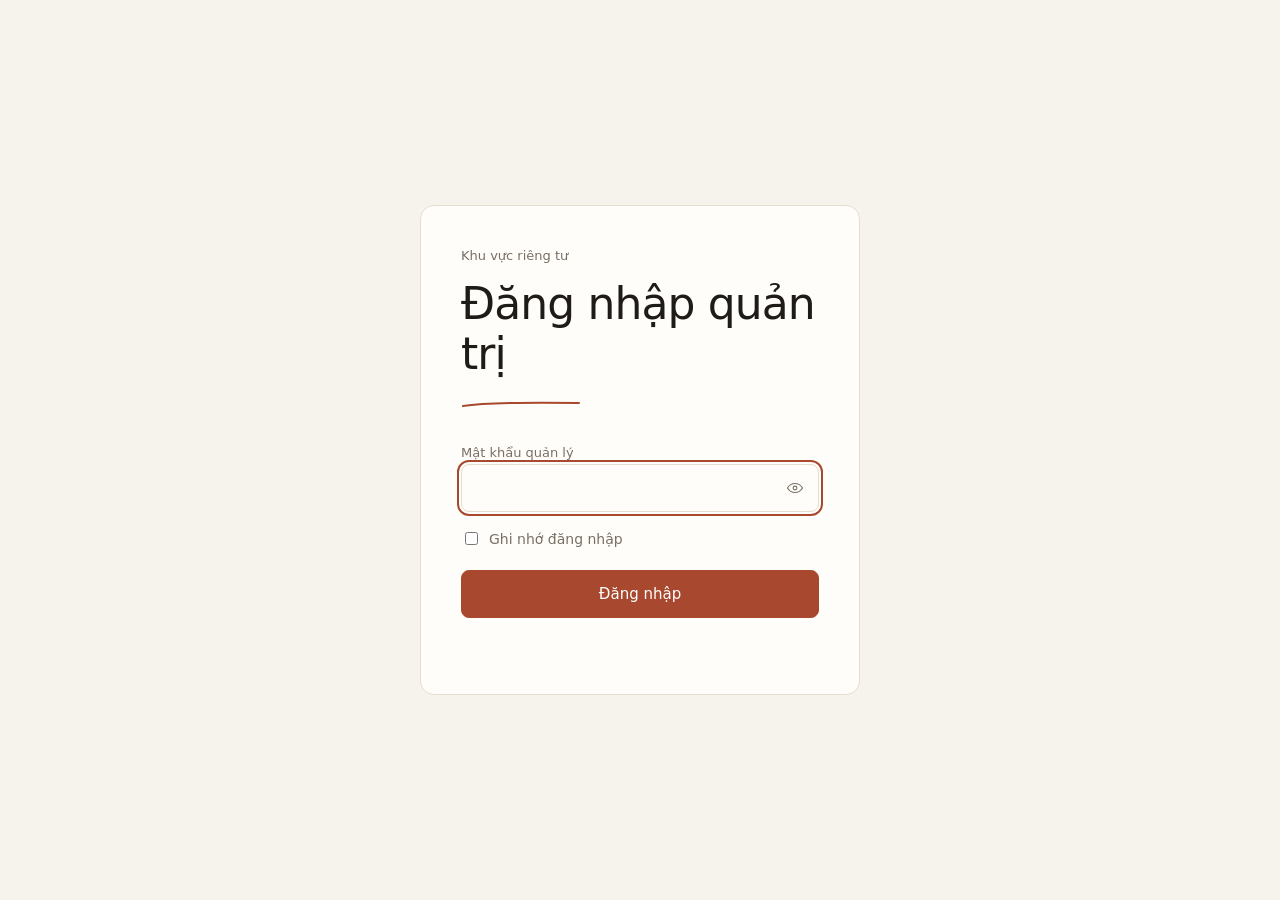
==== frontend/public/admin.html @ e9d1a4f6 "Fix remember-me token storage" ====
<!DOCTYPE html>
<html lang="vi">
<head>
<meta charset="UTF-8">
<meta name="viewport" content="width=device-width, initial-scale=1">
<meta name="robots" content="noindex, nofollow">
<title>Quản trị Inviteflow</title>
<link rel="stylesheet" href="assets/css/style.css">
<script>window.API_BASE = window.API_BASE || 'https://inviteflow-api2.onrender.com';</script>
</head>
<body>

<section class="login-screen" id="login">
  <div class="panel" style="max-width:440px;width:100%">
    <p class="eyebrow">Khu vực riêng tư</p>
    <h1>Đăng nhập quản trị</h1>
    <svg class="signature" viewBox="0 0 120 8" aria-hidden="true"><path d="M2 6c20-3 48-4 116-3" fill="none" stroke="currentColor" stroke-width="2" stroke-linecap="round"/></svg>
    <label class="eyebrow" for="password">Mật khẩu quản lý</label>
    <div class="field-wrap">
      <input class="field" type="password" id="password" autocomplete="current-password" style="padding-right:48px">
      <button type="button" class="eye-btn" id="togglePass" aria-label="Hiện mật khẩu">
        <svg viewBox="0 0 24 24" fill="none" stroke="currentColor" stroke-width="1.5"><path d="M2 12s3.5-6 10-6 10 6 10 6-3.5 6-10 6-10-6-10-6z"/><circle cx="12" cy="12" r="2.5"/></svg>
      </button>
    </div>
    <label class="remember"><input type="checkbox" id="remember"> Ghi nhớ đăng nhập</label>
    <div class="actions" style="margin-top:20px"><button type="button" class="btn btn-primary" id="loginBtn" style="width:100%">Đăng nhập</button></div>
    <p class="status" id="loginStatus" role="status"></p>
  </div>
</section>

<div class="admin-shell" id="shell" hidden>
  <aside class="sidebar">
    <span class="brand">Inviteflow</span>
    <nav class="nav" aria-label="Mục quản trị">
      <button type="button" class="nav-item active" data-section="overview"><span class="num">01</span>Tổng quan</button>
      <button type="button" class="nav-item" data-section="responses"><span class="num">02</span>Lượt trả lời</button>
    </nav>
    <div class="sidebar-foot">
      <span class="meta" id="roleLabel">—</span>
      <button type="button" class="btn" id="logoutBtn">Đăng xuất</button>
    </div>
  </aside>

  <div class="admin-main">
    <header class="admin-topbar">
      <h2 id="pageTitle">Tổng quan</h2>
      <div class="toolbar">
        <button type="button" class="btn" id="addBtn">Thêm lượt</button>
        <button type="button" class="btn" id="exportBtn">Xuất CSV</button>
        <button type="button" class="btn" id="refreshBtn">Làm mới</button>
      </div>
    </header>

    <div class="admin-content">
      <section class="section" id="overview">
        <div class="stat-grid">
          <div class="stat"><span class="stat-label">Tổng lượt</span><strong class="stat-value" id="statTotal">0</strong></div>
          <div class="stat stat-accent"><span class="stat-label">Đồng ý</span><strong class="stat-value" id="statYes">0</strong></div>
          <div class="stat"><span class="stat-label">Từ chối</span><strong class="stat-value" id="statNo">0</strong></div>
          <div class="stat"><span class="stat-label">Hôm nay</span><strong class="stat-value" id="statToday">0</strong></div>
        </div>

        <section class="chart-block">
          <div class="chart-head"><span class="stat-label">Lượt theo ngày</span><span class="meta" id="chartRange"></span></div>
          <div class="chart" id="chart"></div>
        </section>

        <div class="breakdown-grid">
          <div class="breakdown"><h3>Món được chọn nhiều</h3><div id="topFood"></div></div>
          <div class="breakdown"><h3>Nước được chọn nhiều</h3><div id="topDrink"></div></div>
          <div class="breakdown"><h3>Nơi được chọn nhiều</h3><div id="topPlace"></div></div>
        </div>
      </section>

      <section class="section" id="responses" hidden>
        <div class="panel" style="padding:24px">
          <div class="filters" style="margin-top:0">
            <input class="field grow" type="search" id="search" placeholder="Tìm món, nước, nơi, người…" aria-label="Tìm kiếm">
            <select class="field" id="consentFilter" aria-label="Lọc câu trả lời">
              <option value="">Tất cả</option>
              <option value="Vâng">Đồng ý</option>
              <option value="Không Nha">Từ chối</option>
            </select>
            <input class="field" type="date" id="dateFilter" aria-label="Lọc từ ngày">
          </div>
          <div class="table-wrap">
            <table>
              <thead><tr><th>Thời gian</th><th>Kết quả</th><th>Ngày hẹn</th><th>Món</th><th>Nước</th><th>Nơi</th><th>Vị trí</th><th></th></tr></thead>
              <tbody id="rows"></tbody>
            </table>
          </div>
          <p class="status" id="empty" hidden>Chưa có lượt trả lời nào</p>
          <p class="status" id="status" role="status"></p>
        </div>
      </section>
    </div>
  </div>
</div>

<aside class="drawer" id="drawer" hidden aria-label="Chi tiết lượt trả lời">
  <button type="button" class="btn drawer-close" id="drawerClose">Đóng</button>
  <div id="drawerView">
    <p class="eyebrow">Chi tiết lượt</p>
    <h2 id="detailTitle">—</h2>
    <div id="detailRows"></div>
    <div class="actions">
      <button type="button" class="btn btn-primary" id="editFromDetail">Sửa</button>
      <button type="button" class="btn" id="deleteFromDetail">Xóa</button>
    </div>
  </div>
  <form id="drawerForm" hidden>
    <p class="eyebrow" id="formMode">Sửa lượt</p>
    <h2 id="formTitle">—</h2>
    <div class="form-grid" style="margin-top:20px">
      <div class="full">
        <label for="fConsent">Câu trả lời</label>
        <select class="field" id="fConsent">
          <option value="Vâng">Đồng ý</option>
          <option value="Không Nha">Từ chối</option>
        </select>
      </div>
      <div class="full">
        <label for="fDay">Ngày hẹn</label>
        <input class="field" type="date" id="fDay">
      </div>
      <div>
        <label for="fFood">Món</label>
        <input class="field" id="fFood">
      </div>
      <div>
        <label for="fDrink">Nước</label>
        <input class="field" id="fDrink">
      </div>
      <div class="full">
        <label for="fPlace">Nơi</label>
        <input class="field" id="fPlace">
      </div>
    </div>
    <div class="actions">
      <button type="submit" class="btn btn-primary">Lưu</button>
      <button type="button" class="btn" id="formCancel">Hủy</button>
    </div>
    <p class="status" id="formStatus"></p>
  </form>
</aside>

<script type="module">
  import { adminRequest } from './assets/js/api.js';
  import { byId } from './assets/js/app.js';

  const API = String(window.API_BASE || '').replace(/\/$/, '');
  let role = 'viewer';
  let label = '';
  let all = [];
  let filtered = [];
  let editingId = null;

  const pageTitles = { overview: 'Tổng quan', responses: 'Lượt trả lời' };

  function getToken() {
    return sessionStorage.getItem('adminToken') || localStorage.getItem('adminToken') || '';
  }

  function clearAuth() {
    sessionStorage.removeItem('adminToken');
    localStorage.removeItem('adminToken');
  }

  function showLogin(message) {
    byId('shell').hidden = true;
    byId('drawer').hidden = true;
    byId('login').hidden = false;
    byId('loginStatus').textContent = message || '';
    byId('password').focus();
  }

  function locationOf(item) {
    return [item.city, item.region, item.country].filter(Boolean).join(', ') || '—';
  }

  function time(value) {
    const date = new Date(value);
    return Number.isNaN(date.getTime()) ? value : date.toLocaleString('vi-VN');
  }

  function escapeCsv(value) {
    const text = String(value ?? '');
    return /[",\n]/.test(text) ? `"${text.replace(/"/g, '""')}"` : text;
  }

  function stats() {
    const today = new Date().toISOString().slice(0, 10);
    byId('statTotal').textContent = all.length;
    byId('statYes').textContent = all.filter((item) => item.consent === 'Vâng').length;
    byId('statNo').textContent = all.filter((item) => item.consent === 'Không Nha').length;
    byId('statToday').textContent = all.filter((item) => String(item.created_at).startsWith(today)).length;
  }

  function chart() {
    const counts = new Map();
    filtered.forEach((item) => {
      const day = String(item.created_at || '').slice(0, 10);
      if (day) counts.set(day, (counts.get(day) || 0) + 1);
    });
    const days = [...counts.keys()].sort().slice(-14);
    byId('chartRange').textContent = days.length ? `${days[0]} → ${days[days.length - 1]}` : 'Không có dữ liệu';
    const host = byId('chart');
    host.textContent = '';
    const max = Math.max(1, ...days.map((day) => counts.get(day)));
    days.forEach((day) => {
      const count = counts.get(day);
      const column = document.createElement('div');
      column.className = 'chart-day';
      const value = document.createElement('span');
      value.className = 'chart-count';
      value.textContent = count;
      const bar = document.createElement('div');
      bar.className = 'chart-bar';
      bar.style.height = `${Math.max(2, Math.round((count / max) * 64))}px`;
      const name = document.createElement('span');
      name.className = 'chart-label';
      name.textContent = day.slice(5);
      column.append(value, bar, name);
      host.appendChild(column);
    });
  }

  function breakdown(field, hostId) {
    const counts = new Map();
    all.forEach((item) => {
      const value = item[field];
      if (!value) return;
      counts.set(value, (counts.get(value) || 0) + 1);
    });
    const top = [...counts.entries()].sort((a, b) => b[1] - a[1]).slice(0, 5);
    const host = byId(hostId);
    host.textContent = '';
    if (!top.length) {
      const empty = document.createElement('p');
      empty.className = 'muted';
      empty.textContent = 'Chưa có dữ liệu';
      host.appendChild(empty);
      return;
    }
    top.forEach(([name, count]) => {
      const row = document.createElement('div');
      row.className = 'breakdown-row';
      const left = document.createElement('span');
      left.textContent = name;
      const right = document.createElement('span');
      right.className = 'count';
      right.textContent = `${count} lượt`;
      row.append(left, right);
      host.appendChild(row);
    });
  }

  function applyFilters() {
    const term = byId('search').value.trim().toLowerCase();
    const consent = byId('consentFilter').value;
    const from = byId('dateFilter').value;
    filtered = all.filter((item) => {
      if (consent && item.consent !== consent) return false;
      if (from && String(item.created_at).slice(0, 10) < from) return false;
      if (!term) return true;
      return [item.food, item.drink, item.place, item.free_day, item.visitor_id,
        item.ip, item.country, item.region, item.city]
        .some((value) => String(value || '').toLowerCase().includes(term));
    });
    chart();
    render();
  }

  function render() {
    const rows = byId('rows');
    rows.textContent = '';
    byId('empty').hidden = filtered.length > 0;
    byId('status').textContent = '';

    filtered.forEach((item) => {
      const tr = document.createElement('tr');
      [time(item.created_at), item.consent, item.free_day || '—', item.food || '—',
        item.drink || '—', item.place || '—', locationOf(item)]
        .forEach((value) => {
          const td = document.createElement('td');
          td.textContent = value;
          tr.appendChild(td);
        });
      const action = document.createElement('td');
      const edit = document.createElement('button');
      edit.type = 'button';
      edit.className = 'btn';
      edit.textContent = 'Sửa';
      edit.addEventListener('click', () => openForm(item));
      const del = document.createElement('button');
      del.type = 'button';
      del.className = 'btn';
      del.textContent = 'Xóa';
      del.addEventListener('click', async () => {
        if (!confirm(`Xóa lượt trả lời ${item.id.slice(0, 8)}?`)) return;
        try {
          await adminRequest(`/api/responses/${encodeURIComponent(item.id)}`, { method: 'DELETE' });
          await load();
        } catch (error) { byId('status').textContent = error.message; }
      });
      const wrap = document.createElement('span');
      wrap.style.display = 'inline-flex';
      wrap.style.gap = '8px';
      wrap.append(edit, del);
      action.appendChild(wrap);
      tr.appendChild(action);
      tr.addEventListener('click', (event) => {
        if (event.target.closest('button')) return;
        openDetail(item);
      });
      rows.appendChild(tr);
    });
  }

  function openDetail(item) {
    editingId = item.id;
    byId('drawerView').hidden = false;
    byId('drawerForm').hidden = true;
    byId('detailTitle').textContent = time(item.created_at);
    const host = byId('detailRows');
    host.textContent = '';
    [
      ['Mã lượt', item.id], ['Câu trả lời', item.consent], ['Ngày hẹn', item.free_day],
      ['Món', item.food], ['Nước', item.drink], ['Nơi', item.place],
      ['Mã người', item.visitor_id], ['Ngôn ngữ', item.language],
      ['Múi giờ', item.timezone], ['IP', item.ip],
      ['Quốc gia', item.country], ['Khu vực', item.region], ['Thành phố', item.city],
      ['Thiết bị', item.user_agent]
    ].forEach(([name, value]) => {
      const row = document.createElement('div');
      row.className = 'drawer-row';
      const left = document.createElement('span');
      left.textContent = name;
      const right = document.createElement('span');
      right.textContent = value || '—';
      row.append(left, right);
      host.appendChild(row);
    });
    byId('drawer').hidden = false;
  }

  function openForm(item) {
    editingId = item ? item.id : null;
    byId('drawerView').hidden = true;
    byId('drawerForm').hidden = false;
    byId('formMode').textContent = item ? 'Sửa lượt' : 'Thêm lượt';
    byId('formTitle').textContent = item ? time(item.created_at) : 'Lượt mới';
    byId('fConsent').value = item ? item.consent : 'Vâng';
    byId('fDay').value = item && item.free_day ? item.free_day : '';
    byId('fFood').value = item && item.food ? item.food : '';
    byId('fDrink').value = item && item.drink ? item.drink : '';
    byId('fPlace').value = item && item.place ? item.place : '';
    byId('formStatus').textContent = '';
    byId('drawer').hidden = false;
  }

  async function saveForm(event) {
    event.preventDefault();
    const payload = {
      consent: byId('fConsent').value,
      free_day: byId('fDay').value || '',
      food: byId('fFood').value.trim() || '',
      drink: byId('fDrink').value.trim() || '',
      place: byId('fPlace').value.trim() || ''
    };
    try {
      if (editingId) {
        await adminRequest(`/api/responses/${encodeURIComponent(editingId)}`, {
          method: 'PATCH',
          body: JSON.stringify(payload)
        });
      } else {
        await adminRequest('/api/responses', { method: 'POST', body: JSON.stringify(payload) });
      }
      byId('formStatus').textContent = 'Đã lưu';
      byId('drawer').hidden = true;
      await load();
    } catch (error) {
      byId('formStatus').textContent = error.message;
    }
  }

  function exportCsv() {
    const header = ['id', 'created_at', 'consent', 'free_day', 'food', 'drink', 'place',
      'visitor_id', 'language', 'timezone', 'ip', 'country', 'region', 'city', 'user_agent'];
    const lines = [header.join(',')];
    filtered.forEach((item) => lines.push(header.map((key) => escapeCsv(item[key])).join(',')));
    const blob = new Blob([lines.join('\n')], { type: 'text/csv;charset=utf-8' });
    const link = document.createElement('a');
    link.href = URL.createObjectURL(blob);
    link.download = 'inviteflow-responses.csv';
    link.click();
    URL.revokeObjectURL(link.href);
  }

  async function load() {
    if (!getToken()) { showLogin(); return; }
    try {
      const profile = await adminRequest('/api/me');
      role = profile.role;
      label = profile.label;
      byId('roleLabel').textContent = `${label} · ${role}`;
      byId('addBtn').hidden = role === 'viewer';
      all = await adminRequest('/api/responses');
      stats();
      applyFilters();
      breakdown('food', 'topFood');
      breakdown('drink', 'topDrink');
      breakdown('place', 'topPlace');
    } catch (error) { showLogin(error.message); }
  }

  async function login(password, remember) {
    const response = await fetch(`${API}/api/login`, {
      method: 'POST',
      headers: { 'Content-Type': 'application/json' },
      body: JSON.stringify({ password })
    });
    const body = await response.json().catch(() => ({}));
    if (!response.ok) throw new Error(body.error || `Lỗi ${response.status}`);
    if (remember) {
      sessionStorage.removeItem('adminToken');
      localStorage.setItem('adminToken', body.token);
    } else {
      localStorage.removeItem('adminToken');
      sessionStorage.setItem('adminToken', body.token);
    }
  }

  byId('loginBtn').addEventListener('click', async () => {
    const password = byId('password').value;
    if (!password) { byId('loginStatus').textContent = 'Nhập mật khẩu'; return; }
    try {
      await login(password, byId('remember').checked);
      await load();
    } catch (error) { byId('loginStatus').textContent = error.message; }
  });
  byId('password').addEventListener('keydown', (event) => {
    if (event.key === 'Enter') byId('loginBtn').click();
  });
  byId('togglePass').addEventListener('click', () => {
    const input = byId('password');
    input.type = input.type === 'password' ? 'text' : 'password';
    byId('togglePass').setAttribute('aria-label', input.type === 'password' ? 'Hiện mật khẩu' : 'Ẩn mật khẩu');
  });
  byId('logoutBtn').addEventListener('click', () => {
    clearAuth();
    showLogin();
  });
  document.querySelectorAll('.nav-item').forEach((button) => {
    button.addEventListener('click', () => {
      document.querySelectorAll('.nav-item').forEach((item) => item.classList.remove('active'));
      button.classList.add('active');
      const section = button.dataset.section;
      byId('overview').hidden = section !== 'overview';
      byId('responses').hidden = section !== 'responses';
      byId('pageTitle').textContent = pageTitles[section];
    });
  });
  byId('refreshBtn').addEventListener('click', load);
  byId('addBtn').addEventListener('click', () => openForm(null));
  byId('exportBtn').addEventListener('click', exportCsv);
  byId('search').addEventListener('input', applyFilters);
  byId('consentFilter').addEventListener('change', applyFilters);
  byId('dateFilter').addEventListener('change', applyFilters);
  byId('drawerClose').addEventListener('click', () => { byId('drawer').hidden = true; });
  byId('editFromDetail').addEventListener('click', () => {
    const item = all.find((entry) => entry.id === editingId);
    if (item) openForm(item);
  });
  byId('deleteFromDetail').addEventListener('click', async () => {
    if (!confirm('Xóa lượt trả lời này?')) return;
    try {
      await adminRequest(`/api/responses/${encodeURIComponent(editingId)}`, { method: 'DELETE' });
      byId('drawer').hidden = true;
      await load();
    } catch (error) { byId('status').textContent = error.message; }
  });
  byId('formCancel').addEventListener('click', () => { byId('drawer').hidden = true; });
  byId('drawerForm').addEventListener('submit', saveForm);

  load();
</script>
</body>
</html>
---- frontend/public/assets/css/style.css ----
:root {
  --paper: #f6f3ed;
  --surface: #fffdfa;
  --ink: #1f1b16;
  --muted: #796f63;
  --line: #e6ddd1;
  --accent: #a8492f;
  --accent-ink: #8a3d28;
  --accent-soft: #f7eae3;
  --radius: 14px;
  --control: 8px;
  --ease: cubic-bezier(0.22, 1, 0.36, 1);
}

* { box-sizing: border-box; }

[hidden] { display: none !important; }

body {
  margin: 0;
  min-height: 100vh;
  background: var(--paper);
  color: var(--ink);
  font-family: system-ui, -apple-system, "Segoe UI", Roboto, sans-serif;
  font-size: 15px;
  line-height: 1.6;
}

.app {
  max-width: 1140px;
  margin: 0 auto;
  padding: 32px 24px 64px;
}

.topbar {
  display: flex;
  align-items: center;
  justify-content: space-between;
  gap: 24px;
  padding-bottom: 24px;
  border-bottom: 1px solid var(--line);
}

.brand { font-size: 16px; font-weight: 600; letter-spacing: -0.01em; }
.meta { color: var(--muted); font-size: 13px; }

.layout {
  display: grid;
  grid-template-columns: 200px minmax(0, 1fr);
  gap: 48px;
  margin-top: 48px;
}

.rail { padding-top: 8px; }
.step { display: flex; align-items: center; gap: 12px; padding: 8px 0; color: var(--muted); font-size: 13px; }
.step .num { width: 24px; font-variant-numeric: tabular-nums; }
.step.active { color: var(--ink); font-weight: 500; }
.step.active .num { color: var(--accent); }
.step.done .num { color: var(--accent-ink); }

.stage { min-width: 0; }

.panel {
  background: var(--surface);
  border: 1px solid var(--line);
  border-radius: var(--radius);
  padding: 40px;
}

.eyebrow { margin: 0 0 12px; color: var(--muted); font-size: 13px; }

h1 {
  margin: 0 0 16px;
  font-size: clamp(32px, 4vw, 44px);
  font-weight: 500;
  line-height: 1.15;
  letter-spacing: -0.02em;
}

.lead { margin: 0; max-width: 48ch; color: var(--muted); font-size: 16px; }
.signature { display: block; width: 120px; height: 8px; margin: 20px 0 32px; color: var(--accent); }

.split { display: grid; grid-template-columns: 1fr 0.9fr; gap: 48px; align-items: center; }
.hero-img { width: 100%; border: 1px solid var(--line); border-radius: var(--radius); }

.actions { display: flex; flex-wrap: wrap; gap: 12px; margin-top: 32px; }

.btn, .field {
  font-family: inherit;
  font-size: 15px;
  color: var(--ink);
  background: var(--surface);
  border: 1px solid var(--line);
  border-radius: var(--control);
  cursor: pointer;
  transition: background-color 140ms var(--ease), border-color 140ms var(--ease), transform 140ms var(--ease);
}

.btn { min-height: 48px; padding: 12px 24px; font-weight: 500; }
.btn:hover { background: var(--paper); }
.btn:active { transform: scale(0.98); }

.btn-primary { background: var(--accent); border-color: var(--accent); color: #fff; }
.btn-primary:hover { background: var(--accent-ink); border-color: var(--accent-ink); }

.btn:focus-visible, .choice:focus-visible, .field:focus-visible {
  outline: 2px solid var(--accent);
  outline-offset: 2px;
}

#no {
  position: relative;
  transition: transform 180ms var(--ease), background-color 180ms var(--ease);
}

.toast {
  position: fixed;
  left: 50%;
  bottom: 32px;
  z-index: 30;
  padding: 12px 20px;
  background: var(--ink);
  color: #fff;
  border-radius: var(--control);
  font-size: 14px;
  box-shadow: 0 8px 24px rgba(31, 27, 22, 0.16);
  animation: toast-in 200ms var(--ease) both;
}

@keyframes toast-in {
  from { opacity: 0; transform: translate(-50%, 8px); }
  to { opacity: 1; transform: translate(-50%, 0); }
}

.heart-field { position: fixed; inset: 0; z-index: 20; pointer-events: none; overflow: hidden; }
.heart { position: absolute; width: 18px; height: 18px; color: var(--accent); animation: float-up 2000ms var(--ease) forwards; }
.heart svg { width: 100%; height: 100%; display: block; }

@keyframes float-up {
  from { opacity: 0; transform: translateY(0) scale(0.8); }
  20% { opacity: 1; }
  to { opacity: 0; transform: translateY(-180px) scale(1.2); }
}

.scene3d {
  width: 100%;
  height: 360px;
  margin: 0 0 8px;
  border: 1px solid var(--line);
  border-radius: var(--radius);
  background: var(--accent-soft);
  overflow: hidden;
}

.scene3d canvas { display: block; width: 100%; height: 100%; }

.field { width: 100%; min-height: 48px; padding: 10px 14px; }

.choice-grid { display: grid; grid-template-columns: repeat(3, minmax(0, 1fr)); gap: 16px; }

.choice {
  display: flex;
  flex-direction: column;
  gap: 10px;
  padding: 8px;
  background: var(--surface);
  border: 1px solid var(--line);
  border-radius: 12px;
  text-align: left;
  cursor: pointer;
  transition: background-color 140ms var(--ease), border-color 140ms var(--ease), transform 140ms var(--ease);
}

.choice:hover { background: var(--paper); }
.choice:active { transform: scale(0.98); }
.choice img { width: 100%; aspect-ratio: 1; object-fit: cover; border-radius: 8px; background: var(--paper); }
.choice .label { font-size: 14px; font-weight: 500; }

.choice[aria-pressed="true"] { background: var(--accent-soft); border-color: var(--accent); }
.choice[aria-pressed="true"] .label { color: var(--accent-ink); }

.status { min-height: 20px; margin: 16px 0 0; color: var(--accent-ink); font-size: 13px; }

.receipt { margin-top: 32px; border-top: 1px solid var(--line); }
.receipt-row { display: flex; justify-content: space-between; gap: 24px; padding: 14px 0; border-bottom: 1px solid var(--line); }
.receipt-label { color: var(--muted); font-size: 13px; }
.receipt-value { font-weight: 500; }

.status-line { display: flex; align-items: center; gap: 8px; margin-top: 24px; color: var(--muted); font-size: 13px; }
.status-dot { width: 8px; height: 8px; border-radius: 50%; background: var(--line); }
.status-line.done { color: var(--accent-ink); }
.status-line.done .status-dot { background: var(--accent); }

.progress { display: flex; gap: 4px; margin-top: 24px; max-width: 280px; }
.progress span { height: 4px; flex: 1; border-radius: 2px; background: var(--line); }
.progress span.on { background: var(--accent); }

.table-wrap { overflow-x: auto; margin-top: 24px; }
.table-wrap table { width: 100%; min-width: 900px; border-collapse: collapse; font-size: 14px; font-variant-numeric: tabular-nums; }
.table-wrap th, .table-wrap td { padding: 10px 8px; border-bottom: 1px solid var(--line); text-align: left; white-space: nowrap; }
.table-wrap th { color: var(--muted); font-weight: 400; }
.table-wrap tbody tr:hover { background: var(--paper); }

.stat-grid { display: grid; grid-template-columns: repeat(4, minmax(0, 1fr)); gap: 12px; margin-top: 32px; }
.stat { padding: 16px 20px; background: var(--paper); border: 1px solid var(--line); border-radius: var(--radius); }
.stat-label { color: var(--muted); font-size: 13px; }
.stat-value { display: block; margin-top: 4px; font-size: 28px; font-weight: 500; line-height: 1.2; font-variant-numeric: tabular-nums; }
.stat-accent .stat-value { color: var(--accent-ink); }

.chart-block { margin-top: 24px; padding: 16px 20px; background: var(--paper); border: 1px solid var(--line); border-radius: var(--radius); }
.chart-head { display: flex; justify-content: space-between; gap: 16px; margin-bottom: 16px; }
.chart { display: flex; align-items: flex-end; gap: 8px; min-height: 96px; border-bottom: 1px solid var(--line); }
.chart-day { flex: 1 1 0; display: flex; flex-direction: column; align-items: center; gap: 6px; min-width: 0; }
.chart-bar { width: 100%; max-width: 32px; background: var(--accent); border-radius: 4px 4px 0 0; min-height: 2px; }
.chart-label { color: var(--muted); font-size: 11px; white-space: nowrap; }
.chart-count { font-size: 12px; font-variant-numeric: tabular-nums; }

.login-screen {
  min-height: 100vh;
  display: flex;
  align-items: center;
  justify-content: center;
  padding: 24px;
}

.admin-shell { display: grid; grid-template-columns: 240px minmax(0, 1fr); min-height: 100vh; }
.sidebar {
  position: sticky;
  top: 0;
  align-self: start;
  height: 100vh;
  display: flex;
  flex-direction: column;
  gap: 24px;
  padding: 28px 20px;
  background: var(--surface);
  border-right: 1px solid var(--line);
}
.sidebar .brand { display: block; }
.nav { display: flex; flex-direction: column; gap: 4px; }
.nav-item {
  display: flex;
  align-items: center;
  gap: 10px;
  min-height: 40px;
  padding: 8px 12px;
  border: 0;
  border-radius: var(--control);
  background: none;
  color: var(--muted);
  font: inherit;
  font-size: 14px;
  text-align: left;
  cursor: pointer;
}
.nav-item:hover { background: var(--paper); color: var(--ink); }
.nav-item.active { background: var(--accent-soft); color: var(--accent-ink); font-weight: 500; }
.nav-item .num { width: 20px; font-variant-numeric: tabular-nums; }
.sidebar-foot { margin-top: auto; display: flex; flex-direction: column; gap: 8px; }
.sidebar-foot .meta { font-size: 12px; }

.admin-main { display: flex; flex-direction: column; }
.admin-topbar {
  display: flex;
  align-items: center;
  justify-content: space-between;
  gap: 16px;
  padding: 20px 32px;
  border-bottom: 1px solid var(--line);
  background: var(--surface);
}
.admin-topbar h2 { margin: 0; }
.admin-content { padding: 32px; display: flex; flex-direction: column; gap: 24px; }
.toolbar { display: flex; flex-wrap: wrap; gap: 12px; }
.toolbar .spacer { flex: 1 1 auto; }
.breakdown-grid { display: grid; grid-template-columns: repeat(3, minmax(0, 1fr)); gap: 16px; }
.breakdown { padding: 16px 20px; background: var(--paper); border: 1px solid var(--line); border-radius: var(--radius); }
.breakdown h3 { margin: 0 0 12px; font: 500 15px/1.4 system-ui, -apple-system, "Segoe UI", sans-serif; }
.breakdown-row { display: flex; align-items: center; justify-content: space-between; gap: 12px; padding: 6px 0; font-size: 14px; }
.breakdown-row .count { color: var(--muted); font-variant-numeric: tabular-nums; }
.form-grid { display: grid; grid-template-columns: repeat(2, minmax(0, 1fr)); gap: 16px; }
.form-grid .full { grid-column: 1 / -1; }
.form-grid label { display: block; margin-bottom: 6px; color: var(--muted); font-size: 13px; }
.field-wrap { position: relative; }
.eye-btn {
  position: absolute;
  right: 8px;
  top: 50%;
  transform: translateY(-50%);
  width: 32px;
  height: 32px;
  display: flex;
  align-items: center;
  justify-content: center;
  border: 0;
  background: none;
  color: var(--muted);
  cursor: pointer;
}
.eye-btn:hover { color: var(--ink); }
.eye-btn svg { width: 18px; height: 18px; }
.remember { display: flex; align-items: center; gap: 8px; margin: 16px 0 0; color: var(--muted); font-size: 14px; cursor: pointer; }

@media (max-width: 900px) {
  .admin-shell { grid-template-columns: 1fr; }
  .sidebar { position: static; height: auto; flex-direction: row; align-items: center; flex-wrap: wrap; gap: 12px; padding: 16px; border-right: 0; border-bottom: 1px solid var(--line); }
  .nav { flex-direction: row; flex-wrap: wrap; }
  .sidebar-foot { margin-top: 0; flex-direction: row; align-items: center; margin-left: auto; }
  .admin-content { padding: 20px 14px; }
  .admin-topbar { padding: 16px 14px; }
  .breakdown-grid { grid-template-columns: 1fr; }
  .form-grid { grid-template-columns: 1fr; }
}

.filters { display: flex; flex-wrap: wrap; gap: 12px; margin-top: 24px; }
.filters .field { width: auto; min-width: 160px; min-height: 44px; }
.filters .field.grow { flex: 1 1 220px; }

.drawer {
  position: fixed;
  top: 0;
  right: 0;
  bottom: 0;
  width: min(420px, 100%);
  z-index: 40;
  padding: 32px 24px;
  background: var(--surface);
  border-left: 1px solid var(--line);
  box-shadow: -8px 0 24px rgba(31, 27, 22, 0.06);
  overflow-y: auto;
}
.drawer h2 { margin-bottom: 20px; }
.drawer-row { display: flex; justify-content: space-between; gap: 16px; padding: 10px 0; border-bottom: 1px solid var(--line); font-size: 14px; }
.drawer-row span:first-child { color: var(--muted); }
.drawer-row span:last-child { text-align: right; max-width: 60%; overflow-wrap: anywhere; }
.drawer pre { margin: 20px 0 0; padding: 12px; background: var(--paper); border: 1px solid var(--line); border-radius: var(--control); font-size: 12px; white-space: pre-wrap; overflow-wrap: anywhere; }
.drawer-close { float: right; }

@media (max-width: 900px) {
  .layout { grid-template-columns: 1fr; gap: 24px; }
  .rail { display: flex; gap: 16px; flex-wrap: wrap; padding-top: 0; }
  .step { padding: 4px 0; }
  .split { grid-template-columns: 1fr; gap: 32px; }
  .choice-grid { grid-template-columns: repeat(2, minmax(0, 1fr)); }
  .stat-grid { grid-template-columns: repeat(2, minmax(0, 1fr)); }
}

@media (max-width: 560px) {
  .app { padding: 20px 14px 40px; }
  .panel { padding: 24px 20px; }
  .choice-grid { grid-template-columns: 1fr; }
}

@media (prefers-reduced-motion: reduce) {
  .btn, .choice, #no { transition: none; }
  .toast, .heart { animation: none; }
}
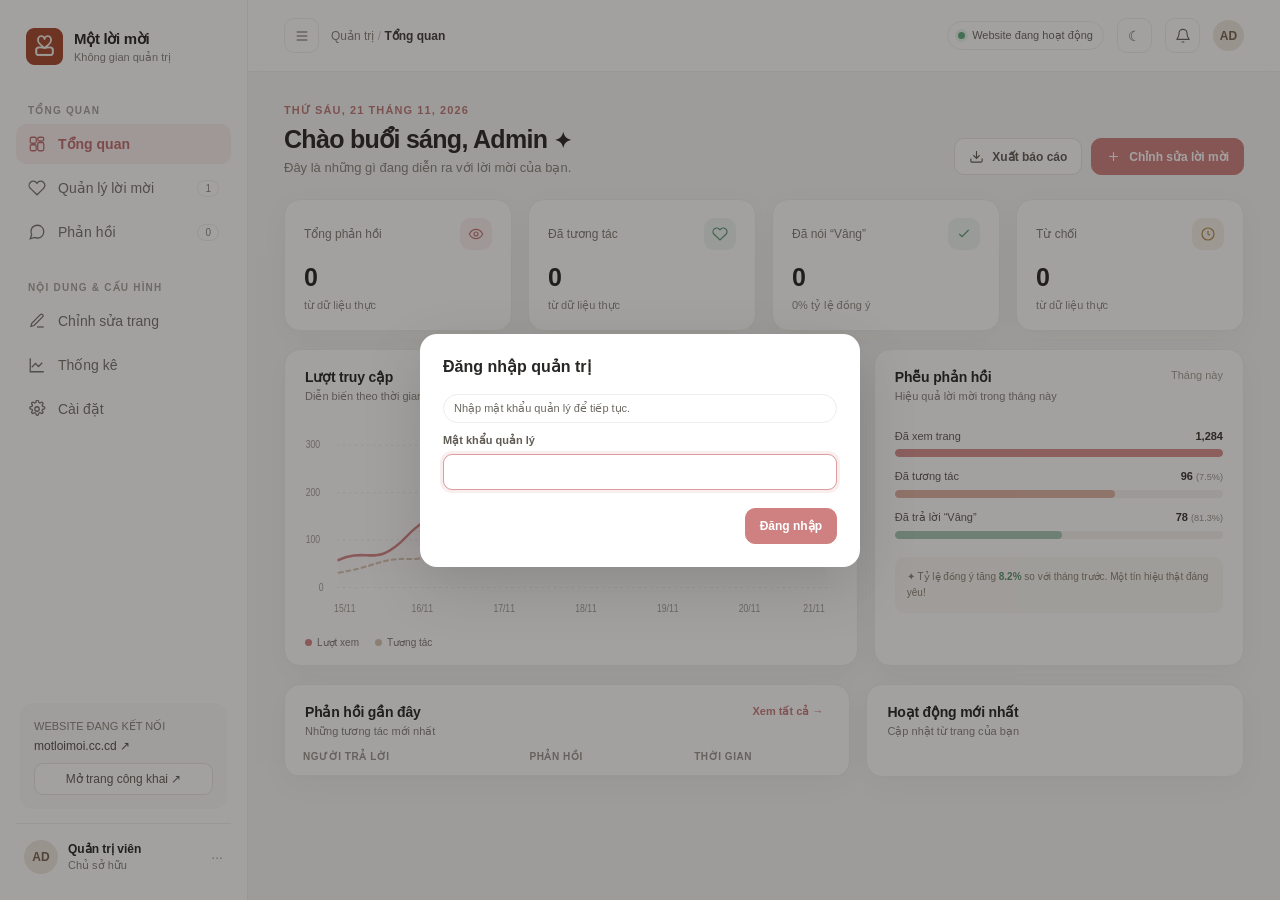
==== commit a3295c51: "Add content API, full admin editor, brand assets and backup script" ====
--- a/frontend/public/admin.html
+++ b/frontend/public/admin.html
@@ -1,490 +1,165 @@
-<!DOCTYPE html>
+<!doctype html>
 <html lang="vi">
 <head>
-<meta charset="UTF-8">
-<meta name="viewport" content="width=device-width, initial-scale=1">
+<meta charset="utf-8"><meta name="viewport" content="width=device-width,initial-scale=1">
 <meta name="robots" content="noindex, nofollow">
-<title>Quản trị Inviteflow</title>
-<link rel="stylesheet" href="assets/css/style.css">
-<script>window.API_BASE = window.API_BASE || 'https://inviteflow-api2.onrender.com';</script>
+<title>Một lời mời — Admin</title>
+<link rel="icon" type="image/png" href="assets/img/favicon.png">
+<script>window.API_BASE=window.API_BASE||'https://inviteflow-api2.onrender.com';</script>
+<style>
+:root{--bg:#f7f6f4;--paper:#fff;--ink:#292725;--muted:#88847e;--line:#efede9;--rose:#dd8f90;--rose2:#f8e9e8;--green:#5e9a7a;--greenbg:#eaf4ee;--amber:#c58d4c;--shadow:0 8px 28px rgba(46,39,34,.045);--radius:16px;font-family:Inter,-apple-system,BlinkMacSystemFont,"Segoe UI",sans-serif}*{box-sizing:border-box}body{margin:0;background:var(--bg);color:var(--ink);font-size:14px}button,input,select,textarea{font:inherit}button{cursor:pointer}.shell{min-height:100vh}.sidebar{position:fixed;inset:0 auto 0 0;width:248px;background:#fff;border-right:1px solid var(--line);padding:24px 16px;display:flex;flex-direction:column;z-index:5}.brand{display:flex;align-items:center;gap:11px;padding:4px 10px 28px}.brandmark{height:37px;width:37px;display:grid;place-items:center;flex-shrink:0}.brandmark img{width:37px;height:37px;display:block}.brand strong{display:block;font-size:15px;letter-spacing:-.3px}.brand small{display:block;color:var(--muted);font-size:11px;margin-top:3px}.navlabel{font-size:10px;letter-spacing:1.2px;color:#a6a19b;padding:12px 12px 8px;font-weight:700}.nav{display:grid;gap:4px}.nav button{display:flex;align-items:center;gap:12px;width:100%;border:0;background:transparent;text-align:left;padding:11px 12px;border-radius:10px;color:#77736d;transition:.2s}.nav button:hover{background:#faf8f6;color:var(--ink)}.nav button.active{background:#fbefee;color:#bd6e70;font-weight:650}.nav svg{width:18px;height:18px;stroke:currentColor;fill:none;stroke-width:1.7}.nav .count{margin-left:auto;background:#fff;border:1px solid var(--line);border-radius:20px;padding:2px 7px;font-size:10px;color:#8d8882}.side-bottom{margin-top:auto}.site-card{margin:8px 4px 14px;padding:14px;background:#faf9f7;border-radius:13px}.site-card small{color:var(--muted);font-size:11px}.site-url{font-size:12px;margin:6px 0 10px;color:#55504a}.visit{width:100%;border:1px solid #e9e5df;background:#fff;border-radius:9px;padding:8px;color:#625c55;font-size:12px}.profile{border-top:1px solid var(--line);padding:16px 8px 2px;display:flex;align-items:center;gap:10px}.avatar{width:34px;height:34px;border-radius:50%;background:#efe7df;color:#78624f;display:grid;place-items:center;font-size:12px;font-weight:700}.profile b{font-size:12px;display:block}.profile small{color:var(--muted);font-size:11px}.more{margin-left:auto;color:#aaa}.main{margin-left:248px;min-height:100vh}.topbar{height:72px;background:rgba(255,255,255,.82);border-bottom:1px solid var(--line);display:flex;align-items:center;justify-content:space-between;padding:0 36px;position:sticky;top:0;z-index:4;backdrop-filter:blur(12px)}.crumb{color:var(--muted);font-size:12px}.crumb b{color:#403d39;font-weight:600}.topright{display:flex;align-items:center;gap:13px}.status{display:flex;align-items:center;gap:7px;border:1px solid var(--line);padding:7px 10px;border-radius:20px;font-size:11px;color:#6c6862;background:#fff}.status:empty{display:none}.dot{width:7px;height:7px;border-radius:50%;background:#64ac80;box-shadow:0 0 0 3px #e8f4ec}.iconbtn{width:35px;height:35px;border:1px solid var(--line);border-radius:10px;background:#fff;color:#68635d;display:grid;place-items:center}.iconbtn svg{width:16px;height:16px;stroke:currentColor;fill:none;stroke-width:1.7}.content{max-width:1380px;margin:auto;padding:32px 36px 48px}.page{display:none;animation:fade .22s ease}.page.show{display:block}@keyframes fade{from{opacity:.4;transform:translateY(3px)}to{opacity:1;transform:none}}.heading{display:flex;justify-content:space-between;align-items:flex-end;margin-bottom:24px}.eyebrow{color:#be7a78;font-size:11px;font-weight:700;letter-spacing:1.1px;text-transform:uppercase;margin-bottom:8px}.heading h1{font-size:25px;letter-spacing:-.7px;margin:0 0 6px}.heading p{margin:0;color:var(--muted);font-size:13px}.actions{display:flex;gap:9px}.btn{border:1px solid #e8e3dd;background:#fff;color:#625c55;padding:10px 14px;border-radius:10px;font-size:12px;font-weight:600;display:inline-flex;align-items:center;gap:8px;transition:.2s}.btn:hover{transform:translateY(-1px);box-shadow:var(--shadow)}.btn.primary{background:#cf8181;color:#fff;border-color:#cf8181}.btn.primary:hover{background:#bb7071}.btn svg{width:15px;height:15px;stroke:currentColor;fill:none;stroke-width:1.8}.grid{display:grid;gap:16px}.stats{grid-template-columns:repeat(4,1fr);margin-bottom:18px}.card{background:var(--paper);border:1px solid #f0eeea;border-radius:var(--radius);box-shadow:var(--shadow)}.stat{padding:18px 19px}.stat-top{display:flex;justify-content:space-between;align-items:center;color:#817c75;font-size:12px}.stat-icon{height:32px;width:32px;border-radius:10px;background:#fbefee;color:#c3797a;display:grid;place-items:center}.stat-icon svg{width:16px;height:16px;stroke:currentColor;fill:none;stroke-width:1.8}.stat-value{font-size:25px;font-weight:700;letter-spacing:-.7px;margin:13px 0 7px}.stat-foot{font-size:11px;color:#918c86}.positive{color:#599573;font-weight:650}.overview-grid{grid-template-columns:1.55fr 1fr;margin-bottom:18px}.card-head{padding:19px 20px 0;display:flex;justify-content:space-between;align-items:flex-start}.card-head h3{margin:0 0 5px;font-size:14px;letter-spacing:-.2px}.card-head p{margin:0;font-size:11px;color:var(--muted)}.select{border:1px solid var(--line);border-radius:8px;background:#fff;color:#706b64;padding:7px 9px;font-size:11px}.chart{padding:16px 19px 18px;height:234px}.chart svg{width:100%;height:100%;overflow:visible}.chart text{font-family:inherit;font-size:10px;fill:#a39e97}.chart .gridline{stroke:#f0eeea;stroke-dasharray:3 4}.chart .area{fill:url(#fill)}.chart .line{fill:none;stroke:#d48787;stroke-width:2.5;stroke-linecap:round;stroke-linejoin:round}.chart .line2{fill:none;stroke:#d8c6b2;stroke-width:2;stroke-dasharray:5 4;stroke-linecap:round}.chart circle{fill:white;stroke:#d48787;stroke-width:2}.mini-legend{display:flex;gap:16px;padding:0 20px 17px;color:#817c75;font-size:10px}.legend-dot{display:inline-block;width:7px;height:7px;border-radius:50%;background:#d48787;margin-right:5px}.legend-dot.b{background:#d8c6b2}.funnel{padding:14px 20px 20px}.funnel-item{margin:13px 0}.funnel-label{display:flex;justify-content:space-between;font-size:11px;color:#625d57;margin-bottom:7px}.funnel-label span:last-child{font-weight:650;color:#37332f}.track{height:8px;background:#f4f1ed;border-radius:8px;overflow:hidden}.bar{height:100%;border-radius:8px;background:#d99191}.bar.b2{background:#dfb3a4}.bar.b3{background:#a8c8b5}.bottom-grid{grid-template-columns:1.2fr .8fr}.table-wrap{overflow:auto}.table{width:100%;border-collapse:collapse;text-align:left}.table th{color:#9a958e;font-size:10px;text-transform:uppercase;letter-spacing:.55px;font-weight:650;padding:13px 18px;border-bottom:1px solid #f1efec;white-space:nowrap}.table td{padding:13px 18px;border-bottom:1px solid #f4f2ef;font-size:12px;color:#625d57;white-space:nowrap}.table tr:last-child td{border-bottom:0}.table td:first-child{font-weight:600;color:#37332f}.badge{display:inline-flex;align-items:center;gap:5px;border-radius:20px;padding:5px 8px;font-size:10px;font-weight:650}.badge.green{background:#ebf4ee;color:#58866a}.badge.gray{background:#f3f1ee;color:#88827c}.badge.rose{background:#fbefee;color:#bd7474}.badge:before{content:'';width:5px;height:5px;border-radius:50%;background:currentColor}.viewall{color:#c77d7d;font-size:11px;background:none;border:0;font-weight:650}.activity{padding:9px 20px 13px}.activity-row{display:flex;gap:11px;padding:12px 0;border-bottom:1px solid #f4f2ef}.activity-row:last-child{border:0}.activity-symbol{width:29px;height:29px;flex-shrink:0;border-radius:9px;background:#edf5ef;color:#5d9977;display:grid;place-items:center;font-size:13px}.activity-symbol.no{background:#fbefee;color:#c47a7a}.activity-copy{font-size:11px;color:#65605a;line-height:1.45;flex:1}.activity-copy b{color:#3b3733}.activity-copy small{display:block;color:#a19b94;margin-top:3px;font-size:10px}.section-card{padding:20px;margin-bottom:16px}.toolbar{display:flex;align-items:center;gap:9px}.search{position:relative}.search input{height:36px;width:210px;border:1px solid var(--line);border-radius:9px;padding:0 12px 0 34px;outline:none;font-size:11px;background:white}.search input:focus,.field input:focus,.field textarea:focus,.field select:focus{border-color:#d99b9b;box-shadow:0 0 0 3px #f9eeee}.search svg{position:absolute;left:11px;top:10px;width:15px;height:15px;stroke:#aaa39a;fill:none;stroke-width:1.8}.row-title{display:flex;align-items:center;gap:9px}.row-title .thumb{width:30px;height:30px;border-radius:9px;background:#faeceb;display:grid;place-items:center;color:#c27a7b}.row-title small{display:block;color:#a49f98;font-weight:400;margin-top:3px;font-size:10px}.table .act{display:flex;gap:5px}.tiny{border:1px solid #ebe8e4;background:#fff;border-radius:7px;height:27px;width:28px;color:#817b74;display:grid;place-items:center}.tiny:hover{color:#bd7474;background:#fcf4f3}.tiny svg{width:13px;height:13px;stroke:currentColor;fill:none;stroke-width:1.7}.pagination{display:flex;align-items:center;justify-content:space-between;color:#99938c;padding:14px 18px 0;font-size:10px}.pages{display:flex;gap:5px}.pages button{height:26px;min-width:26px;border:1px solid var(--line);border-radius:7px;background:#fff;color:#777;font-size:10px}.pages button.current{background:#faeceb;border-color:#f3dada;color:#b96e6f}.editor-grid{grid-template-columns:1.2fr .8fr;align-items:start}.form-card{padding:22px}.form-card h3{font-size:14px;margin:0 0 4px}.form-card>p{font-size:11px;color:var(--muted);margin:0 0 21px}.field{margin-bottom:16px}.item-edit{display:grid;grid-template-columns:1.2fr 1.4fr 1.6fr auto auto;gap:8px;align-items:end;padding-top:8px;border-top:1px solid var(--line)}.item-edit .field{margin:0}.item-edit label{margin-bottom:4px;font-size:12px}.field label{display:block;font-size:11px;font-weight:650;color:#605b55;margin-bottom:7px}.field input,.field textarea,.field select{width:100%;border:1px solid #eae7e2;border-radius:9px;padding:10px 11px;outline:none;font-size:12px;color:#38342f;background:#fff;transition:.2s}.field textarea{min-height:76px;resize:vertical}.hint{color:#a29c95;font-size:10px;margin-top:6px}.two-col{display:grid;grid-template-columns:1fr 1fr;gap:12px}.switchline{display:flex;justify-content:space-between;align-items:center;padding:12px 0;border-top:1px solid #f1efec}.switchline b{display:block;font-size:11px}.switchline small{display:block;color:#99938c;font-size:10px;margin-top:4px}.switch{position:relative;width:36px;height:20px}.switch input{opacity:0;width:0;height:0}.slider{position:absolute;inset:0;background:#d7d2cc;border-radius:20px;transition:.2s}.slider:before{content:'';position:absolute;height:14px;width:14px;left:3px;top:3px;background:#fff;border-radius:50%;transition:.2s}.switch input:checked+.slider{background:#cf8585}.switch input:checked+.slider:before{transform:translateX(16px)}.preview-card{padding:18px;position:sticky;top:92px}.preview-head{display:flex;justify-content:space-between;align-items:center;margin-bottom:14px}.preview-head b{font-size:12px}.live{font-size:10px;color:#5c9673}.live:before{content:'';display:inline-block;width:6px;height:6px;background:#65aa80;border-radius:50%;margin-right:5px}.preview{min-height:330px;border-radius:13px;background:linear-gradient(155deg,#fffaf8,#f7eeee);display:flex;align-items:center;justify-content:center;text-align:center;padding:28px;color:#46403b}.preview-inner{max-width:280px}.preview .spark{font-size:24px;color:#d98a8c;margin-bottom:10px}.preview h2{font-family:Georgia,serif;font-size:27px;font-weight:500;line-height:1.18;margin:0 0 11px}.preview p{font-family:Georgia,serif;font-size:13px;color:#81746d;line-height:1.6;margin:0 auto 20px}.preview-actions{display:flex;justify-content:center;gap:8px}.preview-actions span{border-radius:30px;background:#d48989;color:white;padding:8px 16px;font-size:11px}.preview-actions span+span{background:#fff;color:#81746d;border:1px solid #eee5df}.preview-note{font-size:10px;color:#aaa29b;text-align:center;margin-top:11px}.swatches{display:flex;gap:9px}.swatch{width:29px;height:29px;border-radius:9px;border:2px solid white;box-shadow:0 0 0 1px #e8e3dd}.swatch.selected{box-shadow:0 0 0 2px #c97c7c}.response-kpis{grid-template-columns:repeat(3,1fr);margin-bottom:16px}.metric{padding:16px}.metric small{font-size:10px;color:#969089}.metric strong{font-size:20px;display:block;margin-top:7px}.settings-grid{grid-template-columns:1fr 1fr}.settings-card{padding:21px}.settings-card h3{font-size:14px;margin:0 0 4px}.settings-card>p{font-size:11px;color:var(--muted);margin:0 0 18px}.danger{border-color:#f1dddd}.danger h3{color:#b96363}.empty{display:none;padding:32px;text-align:center;color:#999}.toast{position:fixed;right:24px;bottom:24px;background:#302d2a;color:white;padding:12px 17px;border-radius:11px;box-shadow:0 8px 30px #0002;font-size:12px;z-index:20;opacity:0;transform:translateY(10px);transition:.25s;pointer-events:none}.toast.on{opacity:1;transform:translateY(0)}.modalback{display:none;position:fixed;inset:0;background:#17141266;z-index:15;align-items:center;justify-content:center;padding:20px}.modalback.open{display:flex}.modal{background:#fff;border-radius:17px;width:min(440px,100%);padding:23px;box-shadow:0 20px 60px #0002}.modal.wide{width:min(860px,100%);max-height:calc(100vh - 40px);overflow-y:auto}.modal-top{display:flex;justify-content:space-between;align-items:center;margin-bottom:18px}.modal h3{margin:0;font-size:16px}.close{border:0;background:#f5f3f0;border-radius:8px;width:29px;height:29px;color:#777}.modal-actions{display:flex;justify-content:flex-end;gap:8px;margin-top:18px}.mobile-menu{display:grid}
+body.dark{--bg:#171817;--paper:#212321;--ink:#eeeae5;--muted:#a8a39c;--line:#343634;--shadow:0 8px 28px rgba(0,0,0,.18);color-scheme:dark}body.dark .sidebar,body.dark .topbar{background:rgba(31,33,31,.94)}body.dark .nav button{color:#b5b1aa}body.dark .nav button.active{background:#3a2c2d;color:#e2a0a0}body.dark .nav button:hover,body.dark .site-card{background:#292b29}body.dark .site-url,body.dark .crumb b,body.dark .table td:first-child,body.dark .funnel-label span:last-child,body.dark .activity-copy b{color:#eeeae5}body.dark .visit,body.dark .iconbtn,body.dark .status,body.dark .btn,body.dark .select,body.dark .search input,body.dark .field input,body.dark .field textarea,body.dark .field select,body.dark .tiny,body.dark .pages button{background:#282a28;color:#ddd8d1;border-color:#3b3d3b}body.dark .card{border-color:#323432}body.dark .table th,body.dark .table td,body.dark .activity-row,body.dark .switchline{border-color:#353735}body.dark .track{background:#363836}body.dark .preview{background:linear-gradient(155deg,#342d2b,#302527);color:#eeeae5}body.dark .preview p{color:#d2c2b8}body.dark .preview-actions span+span{background:#292b29;color:#ddd;border-color:#48413d}body.dark .modal{background:#242624;color:#eeeae5}body.dark .close{background:#353735;color:#ddd}body.dark .funnel>div[style*="background:#faf7f3"]{background:#302c28!important}
+.sidebar-scrim{display:none}.sidebar-close{display:none;border:0;background:#f7f4f1;color:#756e67;border-radius:8px;width:30px;height:30px;font-size:18px;margin-left:auto}.sidebar-collapsed .sidebar{width:76px;padding:24px 10px}.sidebar-collapsed .main{margin-left:76px}.sidebar-collapsed .brand{justify-content:center;padding-left:0;padding-right:0}.sidebar-collapsed .brand>div:nth-child(2),.sidebar-collapsed .navlabel,.sidebar-collapsed .site-card,.sidebar-collapsed .profile>div:not(.avatar),.sidebar-collapsed .profile .more{display:none}.sidebar-collapsed .nav button{font-size:0;justify-content:center;padding:12px 0}.sidebar-collapsed .nav .count{display:none}.sidebar-collapsed .profile{justify-content:center;padding:16px 0 2px}.sidebar-collapsed .side-bottom{display:flex;flex-direction:column;align-items:center}
+@media(max-width:1020px){.sidebar{width:216px}.main{margin-left:216px}.content{padding:25px 23px}.topbar{padding:0 23px}.stats{grid-template-columns:repeat(2,1fr)}.overview-grid{grid-template-columns:1fr}.bottom-grid{grid-template-columns:1fr}}
+@media(max-width:760px){.sidebar{width:260px;padding:20px 15px;overflow-y:auto;transform:translateX(-105%);transition:transform .25s ease;box-shadow:none}.sidebar.open{width:260px;transform:translateX(0);box-shadow:14px 0 35px rgba(30,25,20,.12);border-right:1px solid var(--line)}.sidebar .brand{padding-bottom:22px}.sidebar-close{display:block}.sidebar.open~.sidebar-scrim{display:block;position:fixed;inset:0;background:rgba(25,22,20,.38);z-index:4}.sidebar-collapsed .sidebar{width:260px;padding:20px 15px;transform:translateX(-105%)}.sidebar-collapsed .main{margin-left:0}.sidebar-collapsed .sidebar.open{transform:translateX(0)}.main{margin-left:0}.topbar{height:62px;padding:0 16px}.content{padding:23px 15px}.mobile-menu{display:grid}.heading{align-items:flex-start;gap:12px;flex-direction:column}.heading h1{font-size:22px}.actions{width:100%}.actions .btn{flex:1;justify-content:center}.stats{gap:10px}.stat{padding:14px}.stat-value{font-size:22px}.overview-grid,.editor-grid,.settings-grid{grid-template-columns:1fr}.preview-card{position:static}.toolbar{flex-wrap:wrap}.search{flex:1}.search input{width:100%}.table th,.table td{padding:12px 13px}.response-kpis{gap:8px}.metric{padding:12px}.metric strong{font-size:17px}.status{display:none}.item-edit{grid-template-columns:1fr}}
+</style>
 </head>
 <body>
+<div class="shell">
+<aside class="sidebar" id="sidebar">
+ <div class="brand"><div class="brandmark"><img src="assets/img/logo-mark.png" width="37" height="37" alt=""></div><div><strong>Một lời mời</strong><small>Không gian quản trị</small></div><button class="sidebar-close" onclick="closeSidebar()" aria-label="Đóng thanh bên">×</button></div>
+ <div class="navlabel">TỔNG QUAN</div><nav class="nav">
+ <button class="active" data-page="overview" title="Tổng quan"><svg viewBox="0 0 24 24"><rect x="3" y="3" width="8" height="8" rx="2"/><rect x="13" y="3" width="8" height="5" rx="2"/><rect x="13" y="10" width="8" height="11" rx="2"/><rect x="3" y="13" width="8" height="8" rx="2"/></svg>Tổng quan</button>
+ <button data-page="invitations" title="Quản lý lời mời"><svg viewBox="0 0 24 24"><path d="M20.8 4.6a5.5 5.5 0 0 0-7.8 0L12 5.7l-1.1-1.1a5.5 5.5 0 0 0-7.8 7.8l1.1 1.1L12 21l7.8-7.5 1.1-1.1a5.5 5.5 0 0 0-.1-7.8Z"/></svg>Quản lý lời mời<span class="count" id="inviteCount">1</span></button>
+ <button data-page="responses" title="Phản hồi"><svg viewBox="0 0 24 24"><path d="M21 11.5a8.4 8.4 0 0 1-.9 3.8 8.5 8.5 0 0 1-7.6 4.7 8.4 8.4 0 0 1-3.8-.9L3 21l1.9-5.7a8.4 8.4 0 0 1-.9-3.8 8.5 8.5 0 0 1 4.7-7.6 8.4 8.4 0 0 1 3.8-.9h.5a8.5 8.5 0 0 1 8 8v.5Z"/></svg>Phản hồi<span class="count" id="responseCount">0</span></button>
+ </nav>
+ <div class="navlabel" style="margin-top:18px">NỘI DUNG &amp; CẤU HÌNH</div><nav class="nav">
+ <button data-page="editor" title="Chỉnh sửa trang"><svg viewBox="0 0 24 24"><path d="M12 20h9"/><path d="M16.5 3.5a2.1 2.1 0 0 1 3 3L8 18l-4 1 1-4Z"/></svg>Chỉnh sửa trang</button>
+ <button data-page="analytics" title="Thống kê"><svg viewBox="0 0 24 24"><path d="M3 3v18h18"/><path d="m19 9-5 5-4-4-5 5"/></svg>Thống kê</button>
+ <button data-page="settings" title="Cài đặt"><svg viewBox="0 0 24 24"><circle cx="12" cy="12" r="3"/><path d="m19.4 15 .1.1a1.7 1.7 0 0 1-2.4 2.4l-.1-.1a1.7 1.7 0 0 0-2.9 1.2v.2a1.7 1.7 0 0 1-3.4 0v-.2a1.7 1.7 0 0 0-2.9-1.2l-.1.1a1.7 1.7 0 0 1-2.4-2.4l.1-.1a1.7 1.7 0 0 0-1.2-2.9H4a1.7 1.7 0 0 1 0-3.4h.2a1.7 1.7 0 0 0 1.2-2.9l-.1-.1a1.7 1.7 0 0 1 2.4-2.4l.1.1a1.7 1.7 0 0 0 2.9-1.2V2a1.7 1.7 0 0 1 3.4 0v.2a1.7 1.7 0 0 0 2.9 1.2l.1-.1a1.7 1.7 0 0 1 2.4 2.4l-.1.1a1.7 1.7 0 0 0 1.2 2.9h.2a1.7 1.7 0 0 1 0 3.4h-.2a1.7 1.7 0 0 0-1.2 2.9Z"/></svg>Cài đặt</button>
+ </nav>
+ <div class="side-bottom"><div class="site-card"><small>WEBSITE ĐANG KẾT NỐI</small><div class="site-url">motloimoi.cc.cd ↗</div><button class="visit" onclick="window.open('https://motloimoi.cc.cd','_blank')">Mở trang công khai ↗</button></div><div class="profile"><div class="avatar">AD</div><div><b>Quản trị viên</b><small id="roleLabel">Chủ sở hữu</small></div><span class="more">···</span></div></div>
+</aside><div class="sidebar-scrim" id="sidebarScrim" onclick="closeSidebar()"></div>
+<main class="main">
+<header class="topbar"><div style="display:flex;align-items:center;gap:12px"><button class="iconbtn mobile-menu" title="Thu gọn / mở thanh điều hướng" onclick="toggleSidebar()"><svg viewBox="0 0 24 24"><path d="M4 6h16M4 12h16M4 18h16"/></svg></button><div class="crumb">Quản trị <span style="color:#cbc6bf">/</span> <b id="crumb">Tổng quan</b></div></div><div class="topright"><span class="status"><span class="dot"></span>Website đang hoạt động</span><button class="iconbtn" id="themeToggle" title="Đổi giao diện sáng/tối" onclick="toggleTheme()"><span id="themeIcon">☾</span></button><button class="iconbtn" title="Thông báo" onclick="toast('Bạn đã xem hết thông báo mới')"><svg viewBox="0 0 24 24"><path d="M18 8a6 6 0 0 0-12 0c0 7-3 7-3 9h18c0-2-3-2-3-9M10 21h4"/></svg></button><div class="avatar" style="width:31px;height:31px">AD</div></div></header>
+<div class="content">
+<section class="page show" id="page-overview">
+ <div class="heading"><div><div class="eyebrow">Thứ Sáu, 21 tháng 11, 2026</div><h1>Chào buổi sáng, Admin <span style="font-size:21px">✦</span></h1><p>Đây là những gì đang diễn ra với lời mời của bạn.</p></div><div class="actions"><button class="btn" onclick="exportCSV()"><svg viewBox="0 0 24 24"><path d="M21 15v4a2 2 0 0 1-2 2H5a2 2 0 0 1-2-2v-4M7 10l5 5 5-5M12 15V3"/></svg>Xuất báo cáo</button><button class="btn primary" onclick="navigate('editor')"><svg viewBox="0 0 24 24"><path d="M12 5v14M5 12h14"/></svg>Chỉnh sửa lời mời</button></div></div>
+ <div class="grid stats">
+ <div class="card stat"><div class="stat-top">Tổng phản hồi <span class="stat-icon"><svg viewBox="0 0 24 24"><path d="M2 12s3.6-7 10-7 10 7 10 7-3.6 7-10 7-10-7-10-7Z"/><circle cx="12" cy="12" r="3"/></svg></span></div><div class="stat-value" id="statViews">0</div><div class="stat-foot" id="footViews">từ dữ liệu thực</div></div>
+ <div class="card stat"><div class="stat-top">Đã tương tác <span class="stat-icon" style="background:#edf5ef;color:#619778"><svg viewBox="0 0 24 24"><path d="M20.8 4.6a5.5 5.5 0 0 0-7.8 0L12 5.7l-1.1-1.1a5.5 5.5 0 0 0-7.8 7.8L12 21l8.9-8.6a5.5 5.5 0 0 0-.1-7.8Z"/></svg></span></div><div class="stat-value" id="statTouches">0</div><div class="stat-foot" id="footTouches">từ dữ liệu thực</div></div>
+ <div class="card stat"><div class="stat-top">Đã nói “Vâng” <span class="stat-icon" style="background:#edf5ef;color:#619778"><svg viewBox="0 0 24 24"><path d="m5 12 4 4L19 6"/></svg></span></div><div class="stat-value" id="statYes">0</div><div class="stat-foot" id="footYes">0% tỷ lệ đồng ý</div></div>
+ <div class="card stat"><div class="stat-top">Từ chối <span class="stat-icon" style="background:#f6f0e6;color:#b28b50"><svg viewBox="0 0 24 24"><circle cx="12" cy="12" r="9"/><path d="M12 7v5l3 2"/></svg></span></div><div class="stat-value" id="statWait">0</div><div class="stat-foot" id="footWait">từ dữ liệu thực</div></div>
+ </div>
+ <div class="grid overview-grid">
+ <div class="card"><div class="card-head"><div><h3>Lượt truy cập</h3><p>Diễn biến theo thời gian</p></div><select class="select" id="range" onchange="toast('Đã cập nhật khoảng thời gian')"><option>7 ngày qua</option><option>30 ngày qua</option><option>90 ngày qua</option></select></div><div class="chart"><svg viewBox="0 0 620 190" preserveAspectRatio="none"><defs><linearGradient id="fill" x1="0" x2="0" y1="0" y2="1"><stop offset="0" stop-color="#d48787" stop-opacity=".22"/><stop offset="1" stop-color="#d48787" stop-opacity="0"/></linearGradient></defs><line class="gridline" x1="38" y1="25" x2="610" y2="25"/><line class="gridline" x1="38" y1="70" x2="610" y2="70"/><line class="gridline" x1="38" y1="115" x2="610" y2="115"/><line class="gridline" x1="38" y1="160" x2="610" y2="160"/><text x="2" y="28">300</text><text x="2" y="73">200</text><text x="2" y="118">100</text><text x="17" y="163">0</text><path class="area" d="M40 134 C75 121 83 143 120 111 S170 100 200 112 S246 71 285 88 S333 56 365 73 S415 79 445 47 S491 67 520 43 S563 38 607 18 L607 160 L40 160Z"/><path class="line" d="M40 134 C75 121 83 143 120 111 S170 100 200 112 S246 71 285 88 S333 56 365 73 S415 79 445 47 S491 67 520 43 S563 38 607 18"/><path class="line2" d="M40 146 C80 141 90 132 120 133 S168 122 200 130 S250 117 285 121 S334 101 365 110 S415 101 445 93 S487 97 520 83 S566 86 607 68"/><circle cx="607" cy="18" r="4"/><text x="35" y="183">15/11</text><text x="125" y="183">16/11</text><text x="220" y="183">17/11</text><text x="315" y="183">18/11</text><text x="410" y="183">19/11</text><text x="505" y="183">20/11</text><text x="580" y="183">21/11</text></svg></div><div class="mini-legend"><span><i class="legend-dot"></i>Lượt xem</span><span><i class="legend-dot b"></i>Tương tác</span></div></div>
+ <div class="card"><div class="card-head"><div><h3>Phễu phản hồi</h3><p>Hiệu quả lời mời trong tháng này</p></div><span style="font-size:11px;color:#a39d96">Tháng này</span></div><div class="funnel"><div class="funnel-item"><div class="funnel-label"><span>Đã xem trang</span><span>1,284</span></div><div class="track"><div class="bar" style="width:100%"></div></div></div><div class="funnel-item"><div class="funnel-label"><span>Đã tương tác</span><span>96 <small style="font-weight:400;color:#9a948c">(7.5%)</small></span></div><div class="track"><div class="bar b2" style="width:67%"></div></div></div><div class="funnel-item"><div class="funnel-label"><span>Đã trả lời “Vâng”</span><span>78 <small style="font-weight:400;color:#9a948c">(81.3%)</small></span></div><div class="track"><div class="bar b3" style="width:51%"></div></div></div><div style="margin-top:18px;padding:12px;background:#faf7f3;border-radius:10px;color:#8e8175;font-size:10px;line-height:1.6">✦ Tỷ lệ đồng ý tăng <b style="color:#5e9270">8.2%</b> so với tháng trước. Một tín hiệu thật đáng yêu!</div></div></div>
+ </div>
+ <div class="grid bottom-grid"><div class="card"><div class="card-head"><div><h3>Phản hồi gần đây</h3><p>Những tương tác mới nhất</p></div><button class="viewall" onclick="navigate('responses')">Xem tất cả →</button></div><div class="table-wrap"><table class="table"><thead><tr><th>Người trả lời</th><th>Phản hồi</th><th>Thời gian</th></tr></thead><tbody id="recentRows"></tbody></table></div></div><div class="card"><div class="card-head"><div><h3>Hoạt động mới nhất</h3><p>Cập nhật từ trang của bạn</p></div></div><div class="activity" id="activityRows"></div></div></div>
+</section>
+<section class="page" id="page-invitations"><div class="heading"><div><div class="eyebrow">Nội dung</div><h1>Quản lý lời mời</h1><p>Tạo, chỉnh sửa và theo dõi các lời mời của bạn.</p></div><div class="actions"><button class="btn primary" onclick="openModal()"><svg viewBox="0 0 24 24"><path d="M12 5v14M5 12h14"/></svg>Tạo lời mời mới</button></div></div><div class="card section-card"><div class="toolbar" style="justify-content:space-between;margin-bottom:14px"><div class="search"><svg viewBox="0 0 24 24"><circle cx="11" cy="11" r="7"/><path d="m20 20-4-4"/></svg><input placeholder="Tìm lời mời..." oninput="filterTable(this,'inviteTable')"></div><div class="toolbar"><select class="select" onchange="filterStatus(this,'inviteTable')"><option value="">Tất cả trạng thái</option><option>Đang hoạt động</option><option>Bản nháp</option><option>Đã kết thúc</option></select><button class="btn" onclick="exportCSV()">Xuất CSV</button></div></div><div class="table-wrap"><table class="table" id="inviteTable"><thead><tr><th>Tên lời mời</th><th>Liên kết</th><th>Trạng thái</th><th>Lượt xem</th><th>Phản hồi</th><th>Cập nhật</th><th></th></tr></thead><tbody id="inviteRows"></tbody></table></div><div class="pagination"><span id="invitePager">Hiển thị 1 trên 1 lời mời</span><div class="pages"><button class="current">1</button><button onclick="toast('Bạn đang xem tất cả lời mời')">→</button></div></div></div></section>
+<section class="page" id="page-responses"><div class="heading"><div><div class="eyebrow">Tương tác</div><h1>Phản hồi</h1><p>Xem những người đã trả lời lời mời của bạn.</p></div><div class="actions"><button class="btn" onclick="openResponseModal()"><svg viewBox="0 0 24 24"><path d="M12 5v14M5 12h14"/></svg>Thêm phản hồi</button><button class="btn" onclick="exportCSV()"><svg viewBox="0 0 24 24"><path d="M21 15v4a2 2 0 0 1-2 2H5a2 2 0 0 1-2-2v-4M7 10l5 5 5-5M12 15V3"/></svg>Xuất danh sách</button></div></div><div class="grid response-kpis"><div class="card metric"><small>Tổng phản hồi</small><strong id="kpiTotal">0</strong></div><div class="card metric"><small>Đồng ý</small><strong style="color:#5e9876" id="kpiYes">0</strong></div><div class="card metric"><small>Từ chối</small><strong style="color:#c47b7b" id="kpiNo">0</strong></div></div><div class="card section-card"><div class="toolbar" style="justify-content:space-between;margin-bottom:14px"><div class="search"><svg viewBox="0 0 24 24"><circle cx="11" cy="11" r="7"/><path d="m20 20-4-4"/></svg><input placeholder="Tìm tên, món, nước, nơi..." oninput="filterTable(this,'responseTable')"></div><div class="toolbar"><select class="select" onchange="filterStatus(this,'responseTable')"><option value="">Tất cả phản hồi</option><option>Vâng</option><option>Không nha</option></select></div></div><div class="table-wrap"><table class="table" id="responseTable"><thead><tr><th>Người trả lời</th><th>Phản hồi</th><th>Lời mời</th><th>Ghi chú</th><th>Thời gian</th><th></th></tr></thead><tbody id="responseRows"></tbody></table></div><div class="pagination"><span id="responsePager">Hiển thị 0 trên 0 phản hồi</span><div class="pages" id="responsePages"></div></div></div></section>
+<section class="page" id="page-editor"><div class="heading"><div><div class="eyebrow">Tùy biến</div><h1>Chỉnh sửa trang</h1><p>Cá nhân hóa lời mời và xem trước thay đổi ngay lập tức.</p></div><div class="actions"><button class="btn" onclick="resetEditor()">Đặt lại</button><button class="btn primary" onclick="saveEditor()"><svg viewBox="0 0 24 24"><path d="M19 21H5a2 2 0 0 1-2-2V5a2 2 0 0 1 2-2h11l5 5v11a2 2 0 0 1-2 2Z"/><path d="M17 21v-8H7v8M7 3v5h8"/></svg>Lưu thay đổi</button></div></div><div class="grid editor-grid"><div class="card form-card"><h3>Nội dung lời mời</h3><p>Viết lời mời thật tự nhiên theo cách của bạn.</p><div class="field"><label for="titleInput">Tiêu đề trang</label><input id="titleInput" value="Một lời mời" oninput="updatePreview()"></div><div class="field"><label for="headlineInput">Câu hỏi chính</label><input id="headlineInput" value="Làm người yêu anh nhé?" oninput="updatePreview()"></div><div class="field"><label for="descInput">Lời nhắn</label><textarea id="descInput" oninput="updatePreview()">Mình cùng nhau đi chơi nha. Một buổi chiều, một ly nước, và một câu hỏi.</textarea><div class="hint">Gợi ý: viết ngắn gọn để hiển thị đẹp trên điện thoại.</div></div><div class="two-col"><div class="field"><label>Nút đồng ý</label><input id="yesInput" value="Vâng" oninput="updatePreview()"></div><div class="field"><label>Nút từ chối</label><input id="noInput" value="Không Nha" oninput="updatePreview()"></div></div><div class="field"><label>Màu chủ đạo</label><div class="swatches"><button class="swatch selected" data-color="#d48989" style="background:#d48989" onclick="pickColor('#d48989',this)"></button><button class="swatch" data-color="#839c85" style="background:#839c85" onclick="pickColor('#839c85',this)"></button><button class="swatch" data-color="#8298ae" style="background:#8298ae" onclick="pickColor('#8298ae',this)"></button><button class="swatch" data-color="#c69a61" style="background:#c69a61" onclick="pickColor('#c69a61',this)"></button><input type="color" id="colorInput" value="#d48989" style="height:29px;width:35px;border:0;padding:0;background:none" onchange="pickColor(this.value,this)"></div></div><div class="switchline"><div><b>Hiển thị hiệu ứng trái tim</b><small>Thêm chút lãng mạn khi mở trang</small></div><label class="switch"><input type="checkbox" id="heartsSwitch" checked onchange="toast('Đã cập nhật hiệu ứng')"><span class="slider"></span></label></div><div class="switchline"><div><b>Cho phép khách để lại lời nhắn</b><small>Hiển thị ô ghi chú sau khi trả lời</small></div><label class="switch"><input type="checkbox" id="noteSwitch" checked><span class="slider"></span></label></div><div style="margin-top:20px;border-top:1px solid var(--line);padding-top:4px"><div class="eyebrow">Nội dung website</div><div class="table-wrap"><table class="table"><thead><tr><th>Trang</th><th>Tiêu đề</th><th>Chi tiết</th><th></th></tr></thead><tbody id="contentRows"></tbody></table></div></div></div><div><div class="card preview-card"><div class="preview-head"><b>Xem trước trang</b><span class="live">Trực tiếp</span></div><div class="preview"><div class="preview-inner"><div class="spark">♡</div><h2 id="prevHeadline">Làm người yêu anh nhé?</h2><p id="prevDesc">Mình cùng nhau đi chơi nha. Một buổi chiều, một ly nước, và một câu hỏi.</p><div class="preview-actions"><span id="prevYes">Vâng</span><span id="prevNo">Không Nha</span></div></div></div><div class="preview-note">Bản xem trước mô phỏng giao diện trên trang công khai</div></div><div class="card section-card" style="margin-top:15px"><div class="field" style="margin:0"><label>URL trang công khai</label><div style="display:flex;gap:8px"><input id="publicUrl" value="https://motloimoi.cc.cd" readonly><button class="btn" onclick="copyLink()">Sao chép</button></div></div></div></div></div></section>
+<section class="page" id="page-analytics"><div class="heading"><div><div class="eyebrow">Dữ liệu</div><h1>Thống kê chi tiết</h1><p>Hiểu rõ hơn về lượt truy cập và hiệu quả lời mời.</p></div><div class="actions"><select class="select" onchange="toast('Đã cập nhật dữ liệu thống kê')"><option>30 ngày qua</option><option>7 ngày qua</option><option>90 ngày qua</option></select><button class="btn" onclick="exportCSV()">Tải báo cáo</button></div></div><div class="grid stats"><div class="card stat"><div class="stat-top">Tổng lượt xem<span class="stat-icon">◉</span></div><div class="stat-value" id="anaViews">0</div><div class="stat-foot"><span class="positive" id="anaViewFoot">0</span> phản hồi ghi nhận</div></div><div class="card stat"><div class="stat-top">Khách truy cập duy nhất<span class="stat-icon" style="background:#edf5ef;color:#619778">♙</span></div><div class="stat-value" id="anaUnique">0</div><div class="stat-foot" id="anaUniqueFoot">theo mã người ghé thăm</div></div><div class="card stat"><div class="stat-top">Tỷ lệ tương tác<span class="stat-icon" style="background:#f6f0e6;color:#b28b50">↗</span></div><div class="stat-value" id="anaRate">0%</div><div class="stat-foot" id="anaRateFoot">0 phản hồi</div></div><div class="card stat"><div class="stat-top">Tỷ lệ đồng ý<span class="stat-icon" style="background:#edf5ef;color:#619778">♡</span></div><div class="stat-value" id="anaYesRate">0%</div><div class="stat-foot" id="anaYesFoot">0 câu trả lời “Vâng”</div></div></div><div class="grid overview-grid"><div class="card"><div class="card-head"><div><h3>Lượt truy cập theo ngày</h3><p>Xu hướng 7 ngày gần nhất</p></div></div><div class="chart"><svg viewBox="0 0 620 190" preserveAspectRatio="none"><line class="gridline" x1="38" y1="25" x2="610" y2="25"/><line class="gridline" x1="38" y1="70" x2="610" y2="70"/><line class="gridline" x1="38" y1="115" x2="610" y2="115"/><line class="gridline" x1="38" y1="160" x2="610" y2="160"/><text x="2" y="28">300</text><text x="2" y="73">200</text><text x="2" y="118">100</text><text x="17" y="163">0</text><path class="area" d="M40 134 C75 121 83 143 120 111 S170 100 200 112 S246 71 285 88 S333 56 365 73 S415 79 445 47 S491 67 520 43 S563 38 607 18 L607 160 L40 160Z"/><path class="line" d="M40 134 C75 121 83 143 120 111 S170 100 200 112 S246 71 285 88 S333 56 365 73 S415 79 445 47 S491 67 520 43 S563 38 607 18"/><text x="35" y="183">15/11</text><text x="125" y="183">16/11</text><text x="220" y="183">17/11</text><text x="315" y="183">18/11</text><text x="410" y="183">19/11</text><text x="505" y="183">20/11</text><text x="580" y="183">21/11</text></svg></div></div><div class="card"><div class="card-head"><div><h3>Thiết bị truy cập</h3><p>Phân bổ theo thiết bị</p></div></div><div class="funnel"><div class="funnel-item"><div class="funnel-label"><span>Điện thoại</span><b>72%</b></div><div class="track"><div class="bar" style="width:72%"></div></div></div><div class="funnel-item"><div class="funnel-label"><span>Máy tính</span><b>23%</b></div><div class="track"><div class="bar b2" style="width:23%"></div></div></div><div class="funnel-item"><div class="funnel-label"><span>Máy tính bảng</span><b>5%</b></div><div class="track"><div class="bar b3" style="width:5%"></div></div></div><div style="margin-top:22px;color:#999;font-size:10px">Phân tích dựa trên 1,284 lượt truy cập ghi nhận.</div></div></div></div><div class="card section-card"><h3 style="font-size:14px;margin:0 0 14px">Nguồn truy cập hàng đầu</h3><div class="table-wrap"><table class="table"><thead><tr><th>Nguồn</th><th>Lượt truy cập</th><th>Tỷ trọng</th><th>Thay đổi</th></tr></thead><tbody><tr><td>Chia sẻ trực tiếp</td><td>526</td><td>41%</td><td class="positive">↗ 12.4%</td></tr><tr><td>Facebook / Messenger</td><td>398</td><td>31%</td><td class="positive">↗ 8.1%</td></tr><tr><td>Zalo</td><td>231</td><td>18%</td><td class="positive">↗ 15.2%</td></tr><tr><td>Khác</td><td>129</td><td>10%</td><td style="color:#999">—</td></tr></tbody></table></div></div></section>
+<section class="page" id="page-settings"><div class="heading"><div><div class="eyebrow">Tùy chỉnh</div><h1>Cài đặt</h1><p>Quản lý thông tin trang web và tùy chọn của bạn.</p></div><div class="actions"><button class="btn primary" onclick="saveSettings()">Lưu cài đặt</button></div></div><div class="grid settings-grid"><div class="card settings-card"><h3>Thông tin website</h3><p>Thông tin cơ bản hiển thị trên trang.</p><div class="field"><label>Tên website</label><input id="setName" value="Một lời mời"></div><div class="field"><label>Địa chỉ website</label><input id="setUrl" value="https://motloimoi.cc.cd" readonly></div><div class="field"><label>Mô tả ngắn</label><textarea id="setDesc">Một lời mời nhỏ, một câu hỏi chân thành.</textarea></div><div class="field"><label>Ngôn ngữ mặc định</label><select id="setLang"><option>Tiếng Việt</option><option>English</option></select></div></div><div class="card settings-card"><h3>Thông báo</h3><p>Chọn cách bạn muốn được cập nhật.</p><div class="switchline"><div><b>Phản hồi mới</b><small>Thông báo khi có người trả lời</small></div><label class="switch"><input type="checkbox" id="setNotifyNew" checked><span class="slider"></span></label></div><div class="switchline"><div><b>Báo cáo hàng tuần</b><small>Tóm tắt lượt xem và tương tác</small></div><label class="switch"><input type="checkbox" id="setNotifyWeek" checked><span class="slider"></span></label></div><div class="switchline"><div><b>Cảnh báo hoạt động bất thường</b><small>Phát hiện lưu lượng truy cập đột biến</small></div><label class="switch"><input type="checkbox" id="setNotifyAlert"><span class="slider"></span></label></div></div><div class="card settings-card"><h3>Quyền riêng tư</h3><p>Kiểm soát cách thu thập và hiển thị dữ liệu.</p><div class="switchline"><div><b>Cho phép phản hồi ẩn danh</b><small>Khách có thể trả lời mà không cần tên</small></div><label class="switch"><input type="checkbox" id="setAnon" checked><span class="slider"></span></label></div><div class="switchline"><div><b>Ghi nhận thống kê truy cập</b><small>Giúp bạn hiểu hiệu quả trang</small></div><label class="switch"><input type="checkbox" id="setTrack" checked><span class="slider"></span></label></div><div class="field" style="margin-top:15px"><label>Thời gian lưu phản hồi</label><select id="setRetention"><option>Lưu vô thời hạn</option><option>12 tháng</option><option>6 tháng</option></select></div></div><div class="card settings-card"><h3>Tài khoản quản trị</h3><p>Quản lý quyền truy cập vào trang admin.</p><div class="field"><label>Email quản trị</label><input id="setEmail" value="admin@motloimoi.cc.cd"></div><div class="field"><label>Múi giờ</label><select id="setTz"><option>(GMT+07:00) Bangkok, Hanoi, Jakarta</option><option>(GMT+00:00) UTC</option></select></div><button class="btn" onclick="toast('Đổi mật khẩu cần cập nhật trên máy chủ')">Đổi mật khẩu</button></div><div class="card settings-card danger" style="grid-column:1/-1"><h3>Khu vực nguy hiểm</h3><p>Các thao tác dưới đây không thể hoàn tác.</p><div style="display:flex;justify-content:space-between;align-items:center;gap:18px"><div><b style="font-size:12px">Xóa toàn bộ dữ liệu phản hồi</b><div style="font-size:10px;color:#9a928b;margin-top:4px">Tải dữ liệu xuống trước khi xóa để tránh mất thông tin.</div></div><button class="btn" style="color:#bb6262;border-color:#efdbdb" onclick="clearAll()">Xóa dữ liệu</button></div></div></div></section>
+</div></main></div>
+<div class="toast" id="toast"></div>
+<div class="modalback" id="modalback" onclick="if(event.target===this)closeModal()"><div class="modal"><div class="modal-top"><h3>Tạo lời mời mới</h3><button class="close" onclick="closeModal()">×</button></div><div class="field"><label>Tên lời mời</label><input id="newInvite" placeholder="Ví dụ: Đi chơi cuối tuần nhé?"></div><div class="field"><label>Trạng thái ban đầu</label><select id="newStatus"><option>Bản nháp</option><option>Đang hoạt động</option></select></div><div class="modal-actions"><button class="btn" onclick="closeModal()">Hủy</button><button class="btn primary" onclick="createInvite()">Tạo lời mời</button></div></div></div>
+<div class="modalback" id="responseback" onclick="if(event.target===this)closeResponseModal()"><div class="modal"><div class="modal-top"><h3 id="responseModalTitle">Thêm phản hồi</h3><button class="close" onclick="closeResponseModal()">×</button></div><div class="field"><label>Câu trả lời</label><select id="rConsent"><option>Vâng</option><option>Không nha</option></select></div><div class="two-col"><div class="field"><label>Ngày hẹn</label><input type="date" id="rDay"></div><div class="field"><label>Người ghé thăm</label><input id="rVisitor" placeholder="Ẩn danh"></div></div><div class="two-col"><div class="field"><label>Món</label><input id="rFood"></div><div class="field"><label>Nước</label><input id="rDrink"></div></div><div class="field"><label>Nơi</label><input id="rPlace"></div><p class="status" id="responseStatus" role="status"></p><div class="modal-actions"><button class="btn" onclick="closeResponseModal()">Hủy</button><button class="btn primary" onclick="saveResponse()">Lưu phản hồi</button></div></div></div>
+<div class="modalback" id="contentback" onclick="if(event.target===this)closeContentModal()"><div class="modal wide"><div class="modal-top"><h3 id="contentModalTitle">Chỉnh sửa nội dung</h3><button class="close" onclick="closeContentModal()">×</button></div><div id="contentModalBody"></div><p class="status" id="contentModalStatus" role="status"></p><div class="modal-actions"><button class="btn" onclick="closeContentModal()">Hủy</button><button class="btn primary" onclick="saveContentEntry()">Lưu nội dung</button></div></div></div>
+<div class="modalback" id="loginback"><div class="modal"><div class="modal-top"><h3>Đăng nhập quản trị</h3></div><p class="status" id="loginMsg">Nhập mật khẩu quản lý để tiếp tục.</p><div class="field"><label>Mật khẩu quản lý</label><input type="password" id="loginPass" autocomplete="current-password"></div><div class="modal-actions"><button class="btn primary" onclick="doLogin()">Đăng nhập</button></div></div></div>
+<script>
+const API=(window.API_BASE||location.origin).replace(/\/$/,'');
+const PUB='https://motloimoi.cc.cd';
+const labels={overview:'Tổng quan',invitations:'Quản lý lời mời',responses:'Phản hồi',editor:'Chỉnh sửa trang',analytics:'Thống kê',settings:'Cài đặt'};
+const DEFAULT_HOME={eyebrow:'Một lời mời',title:'Làm người yêu anh nhé?',lead:'Mình cùng nhau đi chơi nha. Một buổi chiều, một ly nước, và một câu hỏi.',yes:'Vâng',no:'Không Nha',color:'#d48989',pageTitle:'Một lời mời',hearts:true,allowNote:true};
+const it=(name,image,message,special=false)=>({name,image,message,special});
+const DEFAULT_LISTS={
+ home:{images:['https://i.pinimg.com/originals/54/22/99/54229922820d7c505a7ab53d783b310b.gif','https://i.pinimg.com/originals/44/06/b8/4406b868368695db27f93d9780e67f6b.gif','https://i.pinimg.com/736x/a1/9c/1a/a19c1a969a8a82f5cde6a7848feaa807.jpg','https://i.pinimg.com/736x/b8/d1/ae/b8d1ae6b9861b6e625b95e3b89bf9313.jpg']},
+ thanks:{title:'Cảm ơn bạn đã bấm nút',lead:'Chọn một ngày mình cùng rảnh, rồi tính tiếp nhé.',spam:['Bấm đi mà','Click đi','Thử đi','Đừng ngại','Bấm mạnh vào']},
+ date:{title:'Em rảnh vào hàm nè',lead:'Ngày nào: chọn một ngày nha'},
+ food:{title:'Em muốn ăn món gì?',items:[it('Cơm','https://i.pinimg.com/736x/ac/f2/14/acf21487e6638097f8e8922b153c1ffa.jpg','Một Cơm sẽ được phục vụ'),it('Bún Bò','https://i.pinimg.com/736x/f4/41/e4/f441e4d163c5cc83ce64f29098ad34fa.jpg','Một Bún Bò sẽ được phục vụ'),it('Phở Cuốn','https://i.pinimg.com/736x/6e/06/fe/6e06fe0a41b99505ebd6eec9175251f8.jpg','Một Phở Cuốn sẽ được phục vụ'),it('Nem Nướng','https://i.pinimg.com/736x/dc/c9/c2/dcc9c227c62d5146b7f4785d5788dc35.jpg','Một Nem Nướng sẽ được phục vụ'),it('Bún Cá','https://i.pinimg.com/736x/b8/ae/1e/b8ae1e54f6f0a340c9ab911c55983f07.jpg','Một Bún Cá sẽ được phục vụ'),it('Mì Cay','https://i.pinimg.com/736x/4e/a7/c2/4ea7c29e0afdbed1ac53d914a617a7fc.jpg','Một Mì Cay sẽ được phục vụ'),it('Ăn Gì Cũng Được','https://i.pinimg.com/736x/15/c5/36/15c536783014eb6fa4bbc953021b3eb6.jpg','Ăn gì cho em tự chọn nha. Không nữa thì ăn anh nè',true)]},
+ drink:{title:'Em muốn uống gì?',items:[it('Trà Sữa','https://i.pinimg.com/736x/87/2a/09/872a0953896df1c6e757fd54b845da23.jpg','Một ly Trà Sữa tuyệt vời sắp được phục vụ'),it('Cafe Sữa Đá','https://i.pinimg.com/736x/1f/c8/72/1fc872840630055919672fce03723af9.jpg','Một ly Cafe Sữa Đá tuyệt vời sắp được phục vụ'),it('Nước Ép Cam','https://i.pinimg.com/736x/3b/5c/fc/3b5cfc41457081509f53f280020e6cd9.jpg','Một ly Nước Ép Cam tuyệt vời sắp được phục vụ'),it('Sinh Tố Bơ','https://i.pinimg.com/736x/00/d4/29/00d4296dc338a1b18c6d15ba68d9d0d3.jpg','Một ly Sinh Tố Bơ tuyệt vời sắp được phục vụ'),it('Nước Dừa','https://i.pinimg.com/736x/f7/46/76/f74676e64d0ccd46daf08d419c0fbe5d.jpg','Một ly Nước Dừa tuyệt vời sắp được phục vụ'),it('Trà Chanh','https://i.pinimg.com/736x/c6/4d/26/c64d26e91c7c1a09916bcc3223da561b.jpg','Một ly Trà Chanh tuyệt vời sắp được phục vụ'),it('Uống Gì Cũng Được','https://i.pinimg.com/736x/6f/36/c8/6f36c874861a46b8e4208454157a1d6b.jpg','Cho em chọn nhé :33',true)]},
+ place:{title:'Xong em muốn đi chơi đâu nữa nà?',items:[it('Công Viên','https://i.pinimg.com/736x/c9/64/58/c9645891fc4c84d400a93c00c8dc42a2.jpg','Một buổi đi chơi Công Viên thật tuyệt vời nhé'),it('Rạp Phim','https://i.pinimg.com/736x/1f/5e/cc/1f5ecca4b80819393a320a95d14c51d0.jpg','Một buổi đi chơi Rạp Phim thật tuyệt vời nhé'),it('Quán Cafe','https://i.pinimg.com/736x/c7/b8/fc/c7b8fcfc09f0c709458ba1e657405c15.jpg','Một buổi đi chơi Quán Cafe thật tuyệt vời nhé'),it('Nhà Ma','https://dulich9.com/wp-content/uploads/2024/01/Dia-chi-cac-nha-ma-o-Ha-Noi-03.webp','Một buổi đi chơi Nhà Ma thật tuyệt vời nhé'),it('Dạo Quanh VNUA','https://www.vnua.edu.vn/DATA/0/IMAGES/2017/07/hocvien/2017-2707hocvien004.JPG','Một buổi đi chơi Dạo Quanh VNUA thật tuyệt vời nhé'),it('Nơi Có Chúng Ta','https://i.pinimg.com/736x/b6/08/3c/b6083cc8a66ab145ec71efce64ad96b2.jpg','Đi đâu miễn đi cùng em là được',true)]},
+ done:{title:'Hẹn gặp bạn',closing:'Đi đâu miễn đi cùng em là được'}
+};
+const PAGE_SIZE=6;
+let responses=[],content=null,role='',pageNo=1,editingResponseId=null,chosenColor='#d48989',toastTimer;
+const $=id=>document.getElementById(id);
+const esc=v=>String(v??'').replace(/[&<>"']/g,c=>({'&':'&amp;','<':'&lt;','>':'&gt;','"':'&quot;',"'":'&#39;'}[c]));
+const fmt=v=>{const d=new Date(v);return Number.isNaN(d.getTime())?String(v||'—'):d.toLocaleString('vi-VN')};
+const token=()=>sessionStorage.getItem('inviteflow_admin_token')||'';
+const pct=(a,b)=>b?Math.round((a/b)*100):0;
 
-<section class="login-screen" id="login">
-  <div class="panel" style="max-width:440px;width:100%">
-    <p class="eyebrow">Khu vực riêng tư</p>
-    <h1>Đăng nhập quản trị</h1>
-    <svg class="signature" viewBox="0 0 120 8" aria-hidden="true"><path d="M2 6c20-3 48-4 116-3" fill="none" stroke="currentColor" stroke-width="2" stroke-linecap="round"/></svg>
-    <label class="eyebrow" for="password">Mật khẩu quản lý</label>
-    <div class="field-wrap">
-      <input class="field" type="password" id="password" autocomplete="current-password" style="padding-right:48px">
-      <button type="button" class="eye-btn" id="togglePass" aria-label="Hiện mật khẩu">
-        <svg viewBox="0 0 24 24" fill="none" stroke="currentColor" stroke-width="1.5"><path d="M2 12s3.5-6 10-6 10 6 10 6-3.5 6-10 6-10-6-10-6z"/><circle cx="12" cy="12" r="2.5"/></svg>
-      </button>
-    </div>
-    <label class="remember"><input type="checkbox" id="remember"> Ghi nhớ đăng nhập</label>
-    <div class="actions" style="margin-top:20px"><button type="button" class="btn btn-primary" id="loginBtn" style="width:100%">Đăng nhập</button></div>
-    <p class="status" id="loginStatus" role="status"></p>
-  </div>
-</section>
+async function raw(path,opt={}){const r=await fetch(API+path,{...opt,headers:{'Content-Type':'application/json',...(opt.headers||{})}});const b=await r.json().catch(()=>({}));if(!r.ok)throw new Error(b.error||('Lỗi '+r.status));return b}
+async function api(path,opt={}){const r=await fetch(API+path,{...opt,headers:{'Content-Type':'application/json',Authorization:'Bearer '+token(),...(opt.headers||{})}});if(r.status===401){sessionStorage.removeItem('inviteflow_admin_token');openLogin('Phiên đăng nhập hết hạn, nhập lại mật khẩu');throw new Error('Cần đăng nhập lại')}const b=await r.json().catch(()=>({}));if(!r.ok)throw new Error(b.error||('Lỗi '+r.status));return b}
+async function publicContent(){const r=await fetch(API+'/api/content');if(!r.ok)throw new Error('Không tải được nội dung');return r.json()}
+async function saveContent(next){await api('/api/content',{method:'PUT',body:JSON.stringify(next)});content=next;return next}
+async function reload(){responses=await api('/api/responses');content=await publicContent();renderAll()}
 
-<div class="admin-shell" id="shell" hidden>
-  <aside class="sidebar">
-    <span class="brand">Inviteflow</span>
-    <nav class="nav" aria-label="Mục quản trị">
-      <button type="button" class="nav-item active" data-section="overview"><span class="num">01</span>Tổng quan</button>
-      <button type="button" class="nav-item" data-section="responses"><span class="num">02</span>Lượt trả lời</button>
-    </nav>
-    <div class="sidebar-foot">
-      <span class="meta" id="roleLabel">—</span>
-      <button type="button" class="btn" id="logoutBtn">Đăng xuất</button>
-    </div>
-  </aside>
+function toast(msg){const t=$('toast');t.textContent=msg;t.classList.add('on');clearTimeout(toastTimer);toastTimer=setTimeout(()=>t.classList.remove('on'),2600)}
+function navigate(page){document.querySelectorAll('.page').forEach(x=>x.classList.remove('show'));$('page-'+page).classList.add('show');document.querySelectorAll('.nav button').forEach(b=>b.classList.toggle('active',b.dataset.page===page));$('crumb').textContent=labels[page];$('sidebar').classList.remove('open');window.scrollTo({top:0,behavior:'smooth'});history.replaceState(null,'','#'+page)}
+document.querySelectorAll('.nav button').forEach(b=>b.addEventListener('click',()=>navigate(b.dataset.page)));
+function toggleSidebar(){const side=$('sidebar');if(matchMedia('(max-width: 760px)').matches)side.classList.toggle('open');else document.body.classList.toggle('sidebar-collapsed')}
+function closeSidebar(){$('sidebar').classList.remove('open')}
+function toggleTheme(){document.body.classList.toggle('dark');const dark=document.body.classList.contains('dark');$('themeIcon').textContent=dark?'☀':'☾';toast(dark?'Đã bật giao diện tối':'Đã bật giao diện sáng')}
+function filterTable(input,id){const q=input.value.toLowerCase();document.querySelectorAll('#'+id+' tbody tr').forEach(r=>r.style.display=r.innerText.toLowerCase().includes(q)?'':'none')}
+function filterStatus(sel,id){document.querySelectorAll('#'+id+' tbody tr').forEach(r=>r.style.display=(!sel.value||r.innerText.includes(sel.value))?'':'none')}
+function openModal(){$('modalback').classList.add('open');$('newInvite').focus()}
+function closeModal(){$('modalback').classList.remove('open')}
+function openLogin(msg){if(msg)$('loginMsg').textContent=msg;$('loginback').classList.add('open');$('loginPass').focus()}
+function closeLogin(){if(token())$('loginback').classList.remove('open')}
+async function doLogin(){const password=$('loginPass').value.trim();if(!password){$('loginMsg').textContent='Nhập mật khẩu';return}try{const b=await raw('/api/login',{method:'POST',body:JSON.stringify({password})});sessionStorage.setItem('inviteflow_admin_token',b.token);role=b.role;$('loginPass').value='';$('roleLabel').textContent=b.label+' · '+b.role;closeLogin();await reload();toast('Đăng nhập thành công')}catch(e){$('loginMsg').textContent=e.message}}
+$('loginPass').addEventListener('keydown',e=>{if(e.key==='Enter')doLogin()});
 
-  <div class="admin-main">
-    <header class="admin-topbar">
-      <h2 id="pageTitle">Tổng quan</h2>
-      <div class="toolbar">
-        <button type="button" class="btn" id="addBtn">Thêm lượt</button>
-        <button type="button" class="btn" id="exportBtn">Xuất CSV</button>
-        <button type="button" class="btn" id="refreshBtn">Làm mới</button>
-      </div>
-    </header>
+function who(r){return r.visitor_id?('Ẩn danh #'+String(r.visitor_id).slice(-3).toUpperCase()):'Ẩn danh'}
+function badge(v){return v==='Vâng'?'<span class="badge green">Vâng</span>':'<span class="badge rose">Không nha</span>'}
+function inviteName(){return (content&&content.home&&content.home.title)||DEFAULT_HOME.title}
 
-    <div class="admin-content">
-      <section class="section" id="overview">
-        <div class="stat-grid">
-          <div class="stat"><span class="stat-label">Tổng lượt</span><strong class="stat-value" id="statTotal">0</strong></div>
-          <div class="stat stat-accent"><span class="stat-label">Đồng ý</span><strong class="stat-value" id="statYes">0</strong></div>
-          <div class="stat"><span class="stat-label">Từ chối</span><strong class="stat-value" id="statNo">0</strong></div>
-          <div class="stat"><span class="stat-label">Hôm nay</span><strong class="stat-value" id="statToday">0</strong></div>
-        </div>
+function renderOverview(){const yes=responses.filter(r=>r.consent==='Vâng').length,no=responses.filter(r=>r.consent==='Không Nha').length;$('statViews').textContent=responses.length;$('statTouches').textContent=yes+no;$('statYes').textContent=yes;$('statWait').textContent=no;$('footYes').textContent=pct(yes,responses.length)+'% tỷ lệ đồng ý';$('footTouches').textContent=pct(yes+no,responses.length)+'% lượt phản hồi';$('responseCount').textContent=responses.length;
+ const recent=responses.slice(-3).reverse();$('recentRows').innerHTML=recent.length?recent.map(r=>`<tr><td>${esc(who(r))}</td><td>${badge(r.consent)}</td><td>${esc(fmt(r.created_at))}</td></tr>`).join(''):'<tr><td colspan="3" style="color:#999">Chưa có phản hồi nào</td></tr>';
+ $('activityRows').innerHTML=recent.length?recent.map(r=>`<div class="activity-row"><div class="activity-symbol ${r.consent==='Vâng'?'':'no'}">${r.consent==='Vâng'?'♡':'↗'}</div><div class="activity-copy"><b>${esc(who(r))}</b> đã trả lời lời mời<small>${esc(fmt(r.created_at))} · ${esc(r.consent)}</small></div></div>`).join(''):'<div class="activity-row"><div class="activity-copy">Chưa có hoạt động nào</div></div>'}
 
-        <section class="chart-block">
-          <div class="chart-head"><span class="stat-label">Lượt theo ngày</span><span class="meta" id="chartRange"></span></div>
-          <div class="chart" id="chart"></div>
-        </section>
+function renderInvitations(){const name=inviteName();$('inviteRows').innerHTML=`<tr><td><div class="row-title"><span class="thumb">♡</span><span>${esc(name)}<small>Chính · Một lời mời</small></span></div></td><td>motloimoi.cc.cd</td><td><span class="badge green">Đang hoạt động</span></td><td>—</td><td>${responses.length}</td><td>${responses.length?esc(String(responses[responses.length-1].created_at||'').slice(0,10)):'—'}</td><td><div class="act"><button class="tiny" title="Chỉnh sửa" onclick="navigate('editor')"><svg viewBox="0 0 24 24"><path d="M12 20h9M16.5 3.5a2.1 2.1 0 0 1 3 3L8 18l-4 1 1-4Z"/></svg></button><button class="tiny" title="Sao chép liên kết" onclick="copyLink()"><svg viewBox="0 0 24 24"><rect x="8" y="8" width="13" height="13" rx="2"/><path d="M16 8V5a2 2 0 0 0-2-2H5a2 2 0 0 0-2 2v9a2 2 0 0 0 2 2h3"/></svg></button><button class="tiny" title="Xóa" onclick="deleteInvite()"><svg viewBox="0 0 24 24"><path d="M3 6h18M8 6V4h8v2m3 0-1 14H6L5 6m4 4v6m6-6v6"/></svg></button></div></td></tr>`;$('inviteCount').textContent='1';$('invitePager').textContent='Hiển thị 1 trên 1 lời mời'}
 
-        <div class="breakdown-grid">
-          <div class="breakdown"><h3>Món được chọn nhiều</h3><div id="topFood"></div></div>
-          <div class="breakdown"><h3>Nước được chọn nhiều</h3><div id="topDrink"></div></div>
-          <div class="breakdown"><h3>Nơi được chọn nhiều</h3><div id="topPlace"></div></div>
-        </div>
-      </section>
+function renderResponses(){const yes=responses.filter(r=>r.consent==='Vâng').length,no=responses.filter(r=>r.consent==='Không Nha').length;$('kpiTotal').textContent=responses.length;$('kpiYes').innerHTML=yes+' <small style="font-size:11px">('+pct(yes,responses.length)+'%)</small>';$('kpiNo').innerHTML=no+' <small style="font-size:11px">('+pct(no,responses.length)+'%)</small>';
+ const pages=Math.max(1,Math.ceil(responses.length/PAGE_SIZE));pageNo=Math.min(pageNo,pages);const slice=responses.slice((pageNo-1)*PAGE_SIZE,pageNo*PAGE_SIZE);
+ $('responseRows').innerHTML=slice.length?slice.map(r=>`<tr><td>${esc(who(r))}<small style="display:block;color:#a49e97;font-weight:400;margin-top:3px">${esc(r.visitor_id||'không có mã')}</small></td><td>${badge(r.consent)}</td><td>${esc(inviteName())}</td><td>${esc([r.food,r.drink,r.place].filter(Boolean).join(' · ')||'—')}</td><td>${esc(fmt(r.created_at))}</td><td><div class="act"><button class="tiny" title="Sửa" onclick="editResponse('${esc(r.id)}')"><svg viewBox="0 0 24 24"><path d="M12 20h9M16.5 3.5a2.1 2.1 0 0 1 3 3L8 18l-4 1 1-4Z"/></svg></button><button class="tiny" title="Xóa" onclick="deleteResponse('${esc(r.id)}')"><svg viewBox="0 0 24 24"><path d="M3 6h18M8 6V4h8v2m3 0-1 14H6L5 6m4 4v6m6-6v6"/></svg></button></div></td></tr>`).join(''):'<tr><td colspan="6" style="color:#999">Chưa có phản hồi nào</td></tr>';
+ $('responsePager').textContent=`Hiển thị ${slice.length} trên ${responses.length} phản hồi`;$('responsePages').innerHTML=Array.from({length:pages},(_,i)=>`<button class="${i+1===pageNo?'current':''}" onclick="gotoPage(${i+1})">${i+1}</button>`).join('')}
 
-      <section class="section" id="responses" hidden>
-        <div class="panel" style="padding:24px">
-          <div class="filters" style="margin-top:0">
-            <input class="field grow" type="search" id="search" placeholder="Tìm món, nước, nơi, người…" aria-label="Tìm kiếm">
-            <select class="field" id="consentFilter" aria-label="Lọc câu trả lời">
-              <option value="">Tất cả</option>
-              <option value="Vâng">Đồng ý</option>
-              <option value="Không Nha">Từ chối</option>
-            </select>
-            <input class="field" type="date" id="dateFilter" aria-label="Lọc từ ngày">
-          </div>
-          <div class="table-wrap">
-            <table>
-              <thead><tr><th>Thời gian</th><th>Kết quả</th><th>Ngày hẹn</th><th>Món</th><th>Nước</th><th>Nơi</th><th>Vị trí</th><th></th></tr></thead>
-              <tbody id="rows"></tbody>
-            </table>
-          </div>
-          <p class="status" id="empty" hidden>Chưa có lượt trả lời nào</p>
-          <p class="status" id="status" role="status"></p>
-        </div>
-      </section>
-    </div>
-  </div>
-</div>
+function gotoPage(n){pageNo=n;renderResponses()}
+function openResponseModal(item){editingResponseId=item?item.id:null;$('responseModalTitle').textContent=item?'Sửa phản hồi':'Thêm phản hồi';$('rConsent').value=item?item.consent:'Vâng';$('rDay').value=item?(item.free_day||''):'';$('rVisitor').value=item?(item.visitor_id||''):'';$('rFood').value=item?(item.food||''):'';$('rDrink').value=item?(item.drink||''):'';$('rPlace').value=item?(item.place||''):'';$('responseStatus').textContent='';$('responseback').classList.add('open')}
+function closeResponseModal(){$('responseback').classList.remove('open')}
+function editResponse(id){const item=responses.find(r=>r.id===id);if(item)openResponseModal(item)}
+async function saveResponse(){const payload={consent:$('rConsent').value,free_day:$('rDay').value,food:$('rFood').value.trim(),drink:$('rDrink').value.trim(),place:$('rPlace').value.trim(),visitor_id:$('rVisitor').value.trim()||undefined};try{if(editingResponseId)await api('/api/responses/'+encodeURIComponent(editingResponseId),{method:'PATCH',body:JSON.stringify(payload)});else await api('/api/responses',{method:'POST',body:JSON.stringify(payload)});closeResponseModal();await reload();toast(editingResponseId?'Đã cập nhật phản hồi':'Đã thêm phản hồi')}catch(e){$('responseStatus').textContent=e.message}}
+async function deleteResponse(id){if(!confirm('Xóa phản hồi này?'))return;try{await api('/api/responses/'+encodeURIComponent(id),{method:'DELETE'});await reload();toast('Đã xóa phản hồi')}catch(e){toast(e.message)}}
 
-<aside class="drawer" id="drawer" hidden aria-label="Chi tiết lượt trả lời">
-  <button type="button" class="btn drawer-close" id="drawerClose">Đóng</button>
-  <div id="drawerView">
-    <p class="eyebrow">Chi tiết lượt</p>
-    <h2 id="detailTitle">—</h2>
-    <div id="detailRows"></div>
-    <div class="actions">
-      <button type="button" class="btn btn-primary" id="editFromDetail">Sửa</button>
-      <button type="button" class="btn" id="deleteFromDetail">Xóa</button>
-    </div>
-  </div>
-  <form id="drawerForm" hidden>
-    <p class="eyebrow" id="formMode">Sửa lượt</p>
-    <h2 id="formTitle">—</h2>
-    <div class="form-grid" style="margin-top:20px">
-      <div class="full">
-        <label for="fConsent">Câu trả lời</label>
-        <select class="field" id="fConsent">
-          <option value="Vâng">Đồng ý</option>
-          <option value="Không Nha">Từ chối</option>
-        </select>
-      </div>
-      <div class="full">
-        <label for="fDay">Ngày hẹn</label>
-        <input class="field" type="date" id="fDay">
-      </div>
-      <div>
-        <label for="fFood">Món</label>
-        <input class="field" id="fFood">
-      </div>
-      <div>
-        <label for="fDrink">Nước</label>
-        <input class="field" id="fDrink">
-      </div>
-      <div class="full">
-        <label for="fPlace">Nơi</label>
-        <input class="field" id="fPlace">
-      </div>
-    </div>
-    <div class="actions">
-      <button type="submit" class="btn btn-primary">Lưu</button>
-      <button type="button" class="btn" id="formCancel">Hủy</button>
-    </div>
-    <p class="status" id="formStatus"></p>
-  </form>
-</aside>
+function updatePreview(){$('prevHeadline').textContent=$('headlineInput').value||'Câu hỏi của bạn';$('prevDesc').textContent=$('descInput').value;$('prevYes').textContent=$('yesInput').value;$('prevNo').textContent=$('noInput').value;document.title=($('titleInput').value||'Một lời mời')+' — Admin'}
+function pickColor(color,el){chosenColor=color;document.querySelectorAll('.swatch').forEach(x=>x.classList.remove('selected'));if(el.classList.contains('swatch'))el.classList.add('selected');document.querySelector('.preview-actions span').style.background=color;document.querySelector('.preview .spark').style.color=color;const pick=$('colorInput');if(pick&&/^#[0-9a-f]{6}$/i.test(color))pick.value=color}
+function renderEditor(){const home=(content&&content.home)||DEFAULT_HOME;$('titleInput').value=home.pageTitle||'Một lời mời';$('headlineInput').value=home.title||'';$('descInput').value=home.lead||'';$('yesInput').value=home.yes||'Vâng';$('noInput').value=home.no||'Không Nha';$('heartsSwitch').checked=home.hearts!==false;$('noteSwitch').checked=home.allowNote!==false;chosenColor=/^#[0-9a-f]{6}$/i.test(home.color||'')?home.color:'#d48989';document.querySelectorAll('.swatch').forEach(x=>x.classList.toggle('selected',(x.dataset.color||'').toLowerCase()===chosenColor.toLowerCase()));$('colorInput').value=chosenColor;updatePreview();document.querySelector('.preview-actions span').style.background=chosenColor;renderContentList()}
+function contentField(page,key,label,area){const wrap=document.createElement('div');wrap.className='field';const lab=document.createElement('label');lab.textContent=label;const input=document.createElement(area?'textarea':'input');input.value=(content[page]&&content[page][key])||'';input.dataset.page=page;input.dataset.key=key;wrap.append(lab,input);return wrap}
+function textList(page,key,label,max,placeholder){const wrap=document.createElement('div');wrap.className='field';const lab=document.createElement('label');lab.textContent=label;wrap.appendChild(lab);const rows=document.createElement('div');rows.style.display='grid';rows.style.gap='8px';((content[page]&&content[page][key])||[]).forEach((value,index)=>{const line=document.createElement('div');line.style.display='flex';line.style.gap='8px';const input=document.createElement('input');input.value=value;input.placeholder=placeholder;input.dataset.page=page;input.dataset.listKey=key;input.dataset.index=String(index);const del=document.createElement('button');del.type='button';del.className='tiny';del.textContent='×';del.dataset.removeList='1';del.dataset.page=page;del.dataset.key=key;del.dataset.index=String(index);line.append(input,del);rows.appendChild(line)});const add=document.createElement('button');add.type='button';add.className='btn';add.textContent='Thêm';add.dataset.addList='1';add.dataset.page=page;add.dataset.key=key;add.dataset.max=String(max);wrap.append(rows,add);return wrap}
+function itemRow(page,item,index){const row=document.createElement('div');row.className='item-edit';[['name','Tên'],['image','Ảnh (URL)'],['message','Tin nhắn']].forEach(([field,label])=>{const box=document.createElement('div');box.className='field';const lab=document.createElement('label');lab.textContent=label;const input=document.createElement('input');input.value=item[field]||'';input.dataset.itemPage=page;input.dataset.index=String(index);input.dataset.field=field;box.append(lab,input);row.appendChild(box)});const sw=document.createElement('div');sw.className='field';const swl=document.createElement('label');swl.textContent='Đặc biệt';const chk=document.createElement('input');chk.type='checkbox';chk.checked=!!item.special;chk.dataset.itemPage=page;chk.dataset.index=String(index);chk.dataset.field='special';sw.append(swl,chk);row.appendChild(sw);const del=document.createElement('button');del.type='button';del.className='tiny';del.textContent='×';del.dataset.removeItem='1';del.dataset.page=page;del.dataset.index=String(index);row.appendChild(del);return row}
+function itemBlock(page,label){const wrap=document.createElement('div');wrap.className='field';const h=document.createElement('label');h.textContent=label;wrap.appendChild(h);const host=document.createElement('div');host.style.display='grid';host.style.gap='8px';host.dataset.itemsFor=page;((content[page]&&content[page].items)||[]).forEach((item,index)=>host.appendChild(itemRow(page,item,index)));const add=document.createElement('button');add.type='button';add.className='btn';add.textContent='Thêm lựa chọn';add.dataset.addItem='1';add.dataset.page=page;wrap.append(host,add);return wrap}
+const CONTENT_ENTRIES=[['home','Trang mở đầu'],['thanks','Trang cảm ơn'],['date','Chọn ngày'],['food','Danh sách món ăn'],['drink','Danh sách nước uống'],['place','Danh sách địa điểm'],['done','Trang kết thúc']];
+let currentContentKey=null,contentBefore=null;
+function renderContentList(){const host=$('contentRows');if(!host||!content)return;host.innerHTML=CONTENT_ENTRIES.map(([key,label])=>{const page=content[key]||{};const detail=Array.isArray(page.items)?(page.items.length+' lựa chọn'):Array.isArray(page.spam)?(page.spam.length+' câu chố'):Array.isArray(page.images)?(page.images.length+' ảnh'):String(page.lead||page.closing||'').slice(0,48);return '<tr><td><div class="row-title"><span class="thumb">✎</span><span>'+esc(label)+'<small>'+esc(key)+'</small></span></div></td><td>'+esc(page.title||page.pageTitle||'—')+'</td><td>'+esc(detail||'—')+'</td><td><button class="tiny" title="Chỉnh sửa" onclick="openContentEntry(\''+key+'\')"><svg viewBox="0 0 24 24"><path d="M12 20h9M16.5 3.5a2.1 2.1 0 0 1 3 3L8 18l-4 1 1-4Z"/></svg></button></td></tr>'}).join('')}
+function renderContentModalBody(){const host=$('contentModalBody');if(!host||!content)return;const key=currentContentKey;host.textContent='';if(key==='home'){[['pageTitle','Tiêu đề trang'],['eyebrow','Dòng nhỏ'],['title','Câu hỏi chính'],['lead','Lời nhắn',true],['yes','Nút đồng ý'],['no','Nút từ chối']].forEach(([k,l,a])=>host.appendChild(contentField(key,k,l,a)));const color=document.createElement('div');color.className='field';const cl=document.createElement('label');cl.textContent='Màu chủ đạo';const ci=document.createElement('input');ci.type='color';ci.dataset.page=key;ci.dataset.key='color';ci.value=/^#[0-9a-f]{6}$/i.test(content.home.color||'')?content.home.color:'#d48989';color.append(cl,ci);host.appendChild(color);[['hearts','Hiển thị hiệu ứng trái tim'],['allowNote','Cho phép khách để lại lời nhắn']].forEach(([k,l])=>{const line=document.createElement('div');line.className='switchline';const box=document.createElement('div');const b=document.createElement('b');b.textContent=l;box.appendChild(b);const sw=document.createElement('label');sw.className='switch';const cb=document.createElement('input');cb.type='checkbox';cb.checked=content.home[k]!==false;cb.dataset.page=key;cb.dataset.key=k;const sl=document.createElement('span');sl.className='slider';sw.append(cb,sl);line.append(box,sw);host.appendChild(line)});host.appendChild(textList('home','images','Ảnh trang chủ (mỗi dòng một URL)',8,'https://…'));return}const fields=key==='thanks'?[['title','Tiêu đề'],['lead','Lời mở đầu',true]]:key==='date'?[['title','Tiêu đề'],['lead','Lời mở đầu',true]]:key==='done'?[['title','Tiêu đề'],['closing','Câu kết',true]]:[['title','Tiêu đề']];fields.forEach(([k,l,a])=>host.appendChild(contentField(key,k,l,a)));if(key==='thanks')host.appendChild(textList('thanks','spam','Câu chố (mỗi dòng một)',10,'Câu chố'));if(['food','drink','place'].includes(key))host.appendChild(itemBlock(key,'Lựa chọn'))}
+function openContentEntry(key){if(!content)return;contentBefore=JSON.stringify(content);content=JSON.parse(contentBefore);currentContentKey=key;$('contentModalTitle').textContent=(CONTENT_ENTRIES.find(x=>x[0]===key)||[key,key])[1];$('contentModalStatus').textContent='';renderContentModalBody();$('contentback').classList.add('open')}
+function closeContentModal(){if(contentBefore){content=JSON.parse(contentBefore);contentBefore=null;currentContentKey=null;renderAll()}$('contentback').classList.remove('open')}
+async function saveContentEntry(){const err=validateLists();if(err){$('contentModalStatus').textContent=err;return}try{await saveContent(content);contentBefore=null;currentContentKey=null;$('contentback').classList.remove('open');renderAll();toast('Đã lưu nội dung')}catch(e){$('contentModalStatus').textContent=e.message}}
+function onContentInput(e){if(!content)return;const t=e.target;if(t.dataset.page&&t.dataset.key){content[t.dataset.page][t.dataset.key]=t.type==='checkbox'?t.checked:t.value;return}if(t.dataset.listKey){const arr=content[t.dataset.page][t.dataset.listKey];if(arr)arr[Number(t.dataset.index)]=t.value;return}if(t.dataset.itemPage){const item=content[t.dataset.itemPage].items[Number(t.dataset.index)];if(item)item[t.dataset.field]=t.type==='checkbox'?t.checked:t.value}}
+function onContentClick(e){if(!content)return;const b=e.target.closest('button');if(!b)return;if(b.dataset.addList){const key=b.dataset.key,max=Number(b.dataset.max),arr=content[b.dataset.page][key]||[];if(arr.length>=max){toast('Đã đạt giới hạn');return}arr.push('');content[b.dataset.page][key]=arr;renderContentModalBody();return}if(b.dataset.removeList){content[b.dataset.page][b.dataset.key].splice(Number(b.dataset.index),1);renderContentModalBody();return}if(b.dataset.addItem){const arr=content[b.dataset.page].items||[];if(arr.length>=30){toast('Tối đa 30 lựa chọn');return}arr.push(it('Lựa chọn mới','','Tin nhắn mới'));content[b.dataset.page].items=arr;renderContentModalBody();return}if(b.dataset.removeItem){const arr=content[b.dataset.page].items;if(arr.length<=1){toast('Cần ít nhất 1 lựa chọn');return}arr.splice(Number(b.dataset.index),1);renderContentModalBody();return}}
+function validateLists(){for(const page of ['food','drink','place']){const arr=(content[page]&&content[page].items)||[];if(!arr.length)return 'Cần ít nhất 1 lựa chọn cho '+page;if(arr.length>30)return 'Tối đa 30 lựa chọn';for(const item of arr){if(!String(item.name||'').trim())return 'Tên lựa chọn không được trống';if(String(item.name).length>100)return 'Tên lựa chọn quá dài';if(String(item.image||'').length>500)return 'URL ảnh quá dài';if(String(item.message||'').length>200)return 'Tin nhắn quá dài'}}if(((content.thanks&&content.thanks.spam)||[]).length>10)return 'Tối đa 10 câu chố';if(((content.home&&content.home.images)||[]).length>8)return 'Tối đa 8 ảnh';return ''}
+async function saveEditor(){if(!/^#[0-9a-f]{6}$/i.test(chosenColor)){toast('Màu không hợp lệ');return}const listError=validateLists();if(listError){toast(listError);return}const next={...content,home:{...((content&&content.home)||{}),pageTitle:$('titleInput').value.trim()||'Một lời mời',title:$('headlineInput').value.trim(),lead:$('descInput').value.trim(),yes:$('yesInput').value.trim()||'Vâng',no:$('noInput').value.trim()||'Không Nha',color:chosenColor,hearts:$('heartsSwitch').checked,allowNote:$('noteSwitch').checked}};try{await saveContent(next);renderInvitations();toast('Đã lưu thay đổi')}catch(e){toast(e.message)}}
+async function resetEditor(){if(!confirm('Khôi phục nội dung mẫu?'))return;const defaults=JSON.parse(JSON.stringify(DEFAULT_LISTS));const next={...content,...defaults,home:{...defaults.home,...DEFAULT_HOME}};try{await saveContent(next);renderEditor();renderInvitations();toast('Đã khôi phục nội dung mẫu')}catch(e){toast(e.message)}}
 
-<script type="module">
-  import { adminRequest } from './assets/js/api.js';
-  import { byId } from './assets/js/app.js';
+function renderAnalytics(){const yes=responses.filter(r=>r.consent==='Vâng').length,unique=new Set(responses.map(r=>r.visitor_id).filter(Boolean)).size;$('anaViews').textContent=responses.length;$('anaViewFoot').textContent=responses.length;$('anaUnique').textContent=unique||responses.length;$('anaUniqueFoot').textContent='theo mã người ghé thăm';$('anaRate').textContent='100%';$('anaRateFoot').textContent=responses.length+' phản hồi';$('anaYesRate').textContent=pct(yes,responses.length)+'%';$('anaYesFoot').textContent=yes+' câu trả lời “Vâng”'}
+function renderSettings(){const s=(content&&content.settings)||{};$('setName').value=s.name||'Một lời mời';$('setDesc').value=s.description||'Một lời mời nhỏ, một câu hỏi chân thành.';$('setLang').value=s.language||'Tiếng Việt';$('setNotifyNew').checked=s.notifyNew!==false;$('setNotifyWeek').checked=s.notifyWeek!==false;$('setNotifyAlert').checked=!!s.notifyAlert;$('setAnon').checked=s.anon!==false;$('setTrack').checked=s.track!==false;$('setRetention').value=s.retention||'Lưu vô thời hạn';$('setEmail').value=s.email||'admin@motloimoi.cc.cd';$('setTz').value=s.timezone||'(GMT+07:00) Bangkok, Hanoi, Jakarta'}
+async function saveSettings(){const settings={name:$('setName').value.trim(),description:$('setDesc').value.trim(),language:$('setLang').value,notifyNew:$('setNotifyNew').checked,notifyWeek:$('setNotifyWeek').checked,notifyAlert:$('setNotifyAlert').checked,anon:$('setAnon').checked,track:$('setTrack').checked,retention:$('setRetention').value,email:$('setEmail').value.trim(),timezone:$('setTz').value};try{await saveContent({...content,settings});toast('Đã lưu cài đặt')}catch(e){toast(e.message)}}
+async function clearAll(){if(!confirm('Xóa toàn bộ phản hồi? Hành động này không thể hoàn tác.'))return;try{await api('/api/responses',{method:'DELETE'});await reload();toast('Đã xóa toàn bộ phản hồi')}catch(e){toast(e.message)}}
 
-  const API = String(window.API_BASE || '').replace(/\/$/, '');
-  let role = 'viewer';
-  let label = '';
-  let all = [];
-  let filtered = [];
-  let editingId = null;
+async function createInvite(){const name=$('newInvite').value.trim();if(!name){toast('Bạn hãy nhập tên lời mời trước nhé');return}const next={...content,home:{...((content&&content.home)||{}),title:name}};try{await saveContent(next);closeModal();$('newInvite').value='';renderAll();toast('Đã tạo lời mời mới')}catch(e){toast(e.message)}}
+async function deleteInvite(){if(!confirm('Xóa lời mời hiện tại và khôi phục nội dung mẫu?'))return;const next={...content,home:{...DEFAULT_HOME}};try{await saveContent(next);renderAll();toast('Đã xóa lời mời')}catch(e){toast(e.message)}}
+function copyLink(){const url=($('publicUrl')&&$('publicUrl').value)||PUB;if(navigator.clipboard&&navigator.clipboard.writeText)navigator.clipboard.writeText(url).then(()=>toast('Đã sao chép liên kết')).catch(()=>toast('Liên kết: '+url));else toast('Liên kết: '+url)}
+function exportCSV(){const rows=[['Thời gian','Kết quả','Người ghé thăm','Lời mời','Món','Nước','Nơi']];responses.forEach(r=>rows.push([r.created_at||'',r.consent||'',r.visitor_id||'',inviteName(),r.food||'',r.drink||'',r.place||'']));const csv='\ufeff'+rows.map(r=>r.map(v=>'"'+String(v).replaceAll('"','""')+'"').join(',')).join('\n');const active=$('crumb').textContent;const a=document.createElement('a');a.href=URL.createObjectURL(new Blob([csv],{type:'text/csv;charset=utf-8'}));a.download=(active==='Quản lý lời mời'?'loi-moi':'phan-hoi')+'-mot-loi-moi.csv';a.click();URL.revokeObjectURL(a.href);toast('Đã tải dữ liệu CSV')}
 
-  const pageTitles = { overview: 'Tổng quan', responses: 'Lượt trả lời' };
-
-  function getToken() {
-    return sessionStorage.getItem('adminToken') || localStorage.getItem('adminToken') || '';
-  }
-
-  function clearAuth() {
-    sessionStorage.removeItem('adminToken');
-    localStorage.removeItem('adminToken');
-  }
-
-  function showLogin(message) {
-    byId('shell').hidden = true;
-    byId('drawer').hidden = true;
-    byId('login').hidden = false;
-    byId('loginStatus').textContent = message || '';
-    byId('password').focus();
-  }
-
-  function locationOf(item) {
-    return [item.city, item.region, item.country].filter(Boolean).join(', ') || '—';
-  }
-
-  function time(value) {
-    const date = new Date(value);
-    return Number.isNaN(date.getTime()) ? value : date.toLocaleString('vi-VN');
-  }
-
-  function escapeCsv(value) {
-    const text = String(value ?? '');
-    return /[",\n]/.test(text) ? `"${text.replace(/"/g, '""')}"` : text;
-  }
-
-  function stats() {
-    const today = new Date().toISOString().slice(0, 10);
-    byId('statTotal').textContent = all.length;
-    byId('statYes').textContent = all.filter((item) => item.consent === 'Vâng').length;
-    byId('statNo').textContent = all.filter((item) => item.consent === 'Không Nha').length;
-    byId('statToday').textContent = all.filter((item) => String(item.created_at).startsWith(today)).length;
-  }
-
-  function chart() {
-    const counts = new Map();
-    filtered.forEach((item) => {
-      const day = String(item.created_at || '').slice(0, 10);
-      if (day) counts.set(day, (counts.get(day) || 0) + 1);
-    });
-    const days = [...counts.keys()].sort().slice(-14);
-    byId('chartRange').textContent = days.length ? `${days[0]} → ${days[days.length - 1]}` : 'Không có dữ liệu';
-    const host = byId('chart');
-    host.textContent = '';
-    const max = Math.max(1, ...days.map((day) => counts.get(day)));
-    days.forEach((day) => {
-      const count = counts.get(day);
-      const column = document.createElement('div');
-      column.className = 'chart-day';
-      const value = document.createElement('span');
-      value.className = 'chart-count';
-      value.textContent = count;
-      const bar = document.createElement('div');
-      bar.className = 'chart-bar';
-      bar.style.height = `${Math.max(2, Math.round((count / max) * 64))}px`;
-      const name = document.createElement('span');
-      name.className = 'chart-label';
-      name.textContent = day.slice(5);
-      column.append(value, bar, name);
-      host.appendChild(column);
-    });
-  }
-
-  function breakdown(field, hostId) {
-    const counts = new Map();
-    all.forEach((item) => {
-      const value = item[field];
-      if (!value) return;
-      counts.set(value, (counts.get(value) || 0) + 1);
-    });
-    const top = [...counts.entries()].sort((a, b) => b[1] - a[1]).slice(0, 5);
-    const host = byId(hostId);
-    host.textContent = '';
-    if (!top.length) {
-      const empty = document.createElement('p');
-      empty.className = 'muted';
-      empty.textContent = 'Chưa có dữ liệu';
-      host.appendChild(empty);
-      return;
-    }
-    top.forEach(([name, count]) => {
-      const row = document.createElement('div');
-      row.className = 'breakdown-row';
-      const left = document.createElement('span');
-      left.textContent = name;
-      const right = document.createElement('span');
-      right.className = 'count';
-      right.textContent = `${count} lượt`;
-      row.append(left, right);
-      host.appendChild(row);
-    });
-  }
-
-  function applyFilters() {
-    const term = byId('search').value.trim().toLowerCase();
-    const consent = byId('consentFilter').value;
-    const from = byId('dateFilter').value;
-    filtered = all.filter((item) => {
-      if (consent && item.consent !== consent) return false;
-      if (from && String(item.created_at).slice(0, 10) < from) return false;
-      if (!term) return true;
-      return [item.food, item.drink, item.place, item.free_day, item.visitor_id,
-        item.ip, item.country, item.region, item.city]
-        .some((value) => String(value || '').toLowerCase().includes(term));
-    });
-    chart();
-    render();
-  }
-
-  function render() {
-    const rows = byId('rows');
-    rows.textContent = '';
-    byId('empty').hidden = filtered.length > 0;
-    byId('status').textContent = '';
-
-    filtered.forEach((item) => {
-      const tr = document.createElement('tr');
-      [time(item.created_at), item.consent, item.free_day || '—', item.food || '—',
-        item.drink || '—', item.place || '—', locationOf(item)]
-        .forEach((value) => {
-          const td = document.createElement('td');
-          td.textContent = value;
-          tr.appendChild(td);
-        });
-      const action = document.createElement('td');
-      const edit = document.createElement('button');
-      edit.type = 'button';
-      edit.className = 'btn';
-      edit.textContent = 'Sửa';
-      edit.addEventListener('click', () => openForm(item));
-      const del = document.createElement('button');
-      del.type = 'button';
-      del.className = 'btn';
-      del.textContent = 'Xóa';
-      del.addEventListener('click', async () => {
-        if (!confirm(`Xóa lượt trả lời ${item.id.slice(0, 8)}?`)) return;
-        try {
-          await adminRequest(`/api/responses/${encodeURIComponent(item.id)}`, { method: 'DELETE' });
-          await load();
-        } catch (error) { byId('status').textContent = error.message; }
-      });
-      const wrap = document.createElement('span');
-      wrap.style.display = 'inline-flex';
-      wrap.style.gap = '8px';
-      wrap.append(edit, del);
-      action.appendChild(wrap);
-      tr.appendChild(action);
-      tr.addEventListener('click', (event) => {
-        if (event.target.closest('button')) return;
-        openDetail(item);
-      });
-      rows.appendChild(tr);
-    });
-  }
-
-  function openDetail(item) {
-    editingId = item.id;
-    byId('drawerView').hidden = false;
-    byId('drawerForm').hidden = true;
-    byId('detailTitle').textContent = time(item.created_at);
-    const host = byId('detailRows');
-    host.textContent = '';
-    [
-      ['Mã lượt', item.id], ['Câu trả lời', item.consent], ['Ngày hẹn', item.free_day],
-      ['Món', item.food], ['Nước', item.drink], ['Nơi', item.place],
-      ['Mã người', item.visitor_id], ['Ngôn ngữ', item.language],
-      ['Múi giờ', item.timezone], ['IP', item.ip],
-      ['Quốc gia', item.country], ['Khu vực', item.region], ['Thành phố', item.city],
-      ['Thiết bị', item.user_agent]
-    ].forEach(([name, value]) => {
-      const row = document.createElement('div');
-      row.className = 'drawer-row';
-      const left = document.createElement('span');
-      left.textContent = name;
-      const right = document.createElement('span');
-      right.textContent = value || '—';
-      row.append(left, right);
-      host.appendChild(row);
-    });
-    byId('drawer').hidden = false;
-  }
-
-  function openForm(item) {
-    editingId = item ? item.id : null;
-    byId('drawerView').hidden = true;
-    byId('drawerForm').hidden = false;
-    byId('formMode').textContent = item ? 'Sửa lượt' : 'Thêm lượt';
-    byId('formTitle').textContent = item ? time(item.created_at) : 'Lượt mới';
-    byId('fConsent').value = item ? item.consent : 'Vâng';
-    byId('fDay').value = item && item.free_day ? item.free_day : '';
-    byId('fFood').value = item && item.food ? item.food : '';
-    byId('fDrink').value = item && item.drink ? item.drink : '';
-    byId('fPlace').value = item && item.place ? item.place : '';
-    byId('formStatus').textContent = '';
-    byId('drawer').hidden = false;
-  }
-
-  async function saveForm(event) {
-    event.preventDefault();
-    const payload = {
-      consent: byId('fConsent').value,
-      free_day: byId('fDay').value || '',
-      food: byId('fFood').value.trim() || '',
-      drink: byId('fDrink').value.trim() || '',
-      place: byId('fPlace').value.trim() || ''
-    };
-    try {
-      if (editingId) {
-        await adminRequest(`/api/responses/${encodeURIComponent(editingId)}`, {
-          method: 'PATCH',
-          body: JSON.stringify(payload)
-        });
-      } else {
-        await adminRequest('/api/responses', { method: 'POST', body: JSON.stringify(payload) });
-      }
-      byId('formStatus').textContent = 'Đã lưu';
-      byId('drawer').hidden = true;
-      await load();
-    } catch (error) {
-      byId('formStatus').textContent = error.message;
-    }
-  }
-
-  function exportCsv() {
-    const header = ['id', 'created_at', 'consent', 'free_day', 'food', 'drink', 'place',
-      'visitor_id', 'language', 'timezone', 'ip', 'country', 'region', 'city', 'user_agent'];
-    const lines = [header.join(',')];
-    filtered.forEach((item) => lines.push(header.map((key) => escapeCsv(item[key])).join(',')));
-    const blob = new Blob([lines.join('\n')], { type: 'text/csv;charset=utf-8' });
-    const link = document.createElement('a');
-    link.href = URL.createObjectURL(blob);
-    link.download = 'inviteflow-responses.csv';
-    link.click();
-    URL.revokeObjectURL(link.href);
-  }
-
-  async function load() {
-    if (!getToken()) { showLogin(); return; }
-    try {
-      const profile = await adminRequest('/api/me');
-      role = profile.role;
-      label = profile.label;
-      byId('roleLabel').textContent = `${label} · ${role}`;
-      byId('addBtn').hidden = role === 'viewer';
-      all = await adminRequest('/api/responses');
-      stats();
-      applyFilters();
-      breakdown('food', 'topFood');
-      breakdown('drink', 'topDrink');
-      breakdown('place', 'topPlace');
-    } catch (error) { showLogin(error.message); }
-  }
-
-  async function login(password, remember) {
-    const response = await fetch(`${API}/api/login`, {
-      method: 'POST',
-      headers: { 'Content-Type': 'application/json' },
-      body: JSON.stringify({ password })
-    });
-    const body = await response.json().catch(() => ({}));
-    if (!response.ok) throw new Error(body.error || `Lỗi ${response.status}`);
-    if (remember) {
-      sessionStorage.removeItem('adminToken');
-      localStorage.setItem('adminToken', body.token);
-    } else {
-      localStorage.removeItem('adminToken');
-      sessionStorage.setItem('adminToken', body.token);
-    }
-  }
-
-  byId('loginBtn').addEventListener('click', async () => {
-    const password = byId('password').value;
-    if (!password) { byId('loginStatus').textContent = 'Nhập mật khẩu'; return; }
-    try {
-      await login(password, byId('remember').checked);
-      await load();
-    } catch (error) { byId('loginStatus').textContent = error.message; }
-  });
-  byId('password').addEventListener('keydown', (event) => {
-    if (event.key === 'Enter') byId('loginBtn').click();
-  });
-  byId('togglePass').addEventListener('click', () => {
-    const input = byId('password');
-    input.type = input.type === 'password' ? 'text' : 'password';
-    byId('togglePass').setAttribute('aria-label', input.type === 'password' ? 'Hiện mật khẩu' : 'Ẩn mật khẩu');
-  });
-  byId('logoutBtn').addEventListener('click', () => {
-    clearAuth();
-    showLogin();
-  });
-  document.querySelectorAll('.nav-item').forEach((button) => {
-    button.addEventListener('click', () => {
-      document.querySelectorAll('.nav-item').forEach((item) => item.classList.remove('active'));
-      button.classList.add('active');
-      const section = button.dataset.section;
-      byId('overview').hidden = section !== 'overview';
-      byId('responses').hidden = section !== 'responses';
-      byId('pageTitle').textContent = pageTitles[section];
-    });
-  });
-  byId('refreshBtn').addEventListener('click', load);
-  byId('addBtn').addEventListener('click', () => openForm(null));
-  byId('exportBtn').addEventListener('click', exportCsv);
-  byId('search').addEventListener('input', applyFilters);
-  byId('consentFilter').addEventListener('change', applyFilters);
-  byId('dateFilter').addEventListener('change', applyFilters);
-  byId('drawerClose').addEventListener('click', () => { byId('drawer').hidden = true; });
-  byId('editFromDetail').addEventListener('click', () => {
-    const item = all.find((entry) => entry.id === editingId);
-    if (item) openForm(item);
-  });
-  byId('deleteFromDetail').addEventListener('click', async () => {
-    if (!confirm('Xóa lượt trả lời này?')) return;
-    try {
-      await adminRequest(`/api/responses/${encodeURIComponent(editingId)}`, { method: 'DELETE' });
-      byId('drawer').hidden = true;
-      await load();
-    } catch (error) { byId('status').textContent = error.message; }
-  });
-  byId('formCancel').addEventListener('click', () => { byId('drawer').hidden = true; });
-  byId('drawerForm').addEventListener('submit', saveForm);
-
-  load();
+function renderAll(){renderOverview();renderInvitations();renderResponses();renderEditor();renderAnalytics();renderSettings()}
+async function boot(){if(!token()){openLogin();return}try{await reload()}catch(e){if(e.message!=='Cần đăng nhập lại')toast(e.message)}}
+$('contentModalBody').addEventListener('input',onContentInput);
+$('contentModalBody').addEventListener('change',onContentInput);
+$('contentModalBody').addEventListener('click',onContentClick);
+boot();
+if(location.hash&&labels[location.hash.slice(1)])navigate(location.hash.slice(1));
 </script>
-</body>
-</html>
+</body></html>
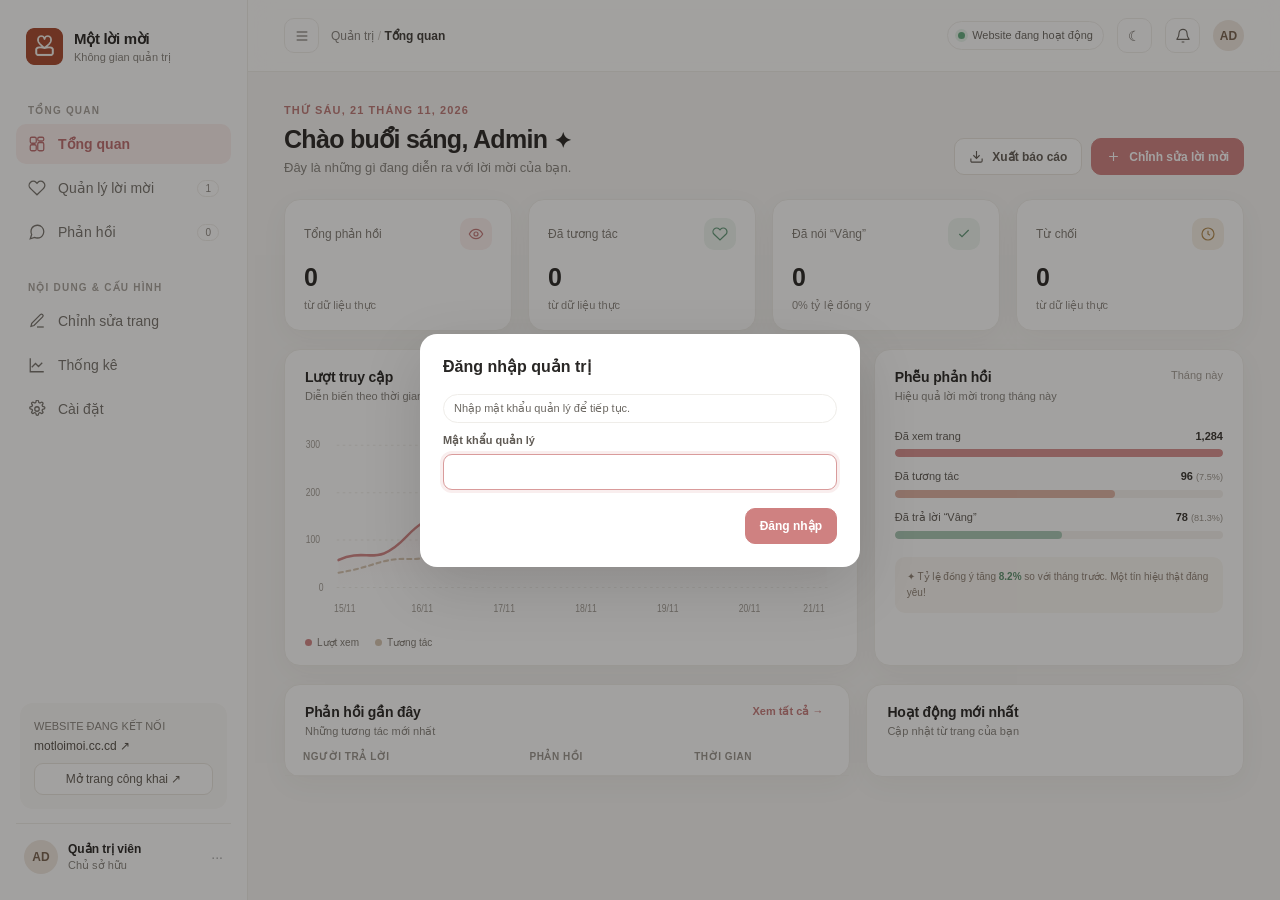
==== commit 6693c284: "Add delete-all action and live notifications in admin" ====
--- a/frontend/public/admin.html
+++ b/frontend/public/admin.html
@@ -7,7 +7,7 @@
 <link rel="icon" type="image/png" href="assets/img/favicon.png">
 <script>window.API_BASE=window.API_BASE||'https://inviteflow-api2.onrender.com';</script>
 <style>
-:root{--bg:#f7f6f4;--paper:#fff;--ink:#292725;--muted:#88847e;--line:#efede9;--rose:#dd8f90;--rose2:#f8e9e8;--green:#5e9a7a;--greenbg:#eaf4ee;--amber:#c58d4c;--shadow:0 8px 28px rgba(46,39,34,.045);--radius:16px;font-family:Inter,-apple-system,BlinkMacSystemFont,"Segoe UI",sans-serif}*{box-sizing:border-box}body{margin:0;background:var(--bg);color:var(--ink);font-size:14px}button,input,select,textarea{font:inherit}button{cursor:pointer}.shell{min-height:100vh}.sidebar{position:fixed;inset:0 auto 0 0;width:248px;background:#fff;border-right:1px solid var(--line);padding:24px 16px;display:flex;flex-direction:column;z-index:5}.brand{display:flex;align-items:center;gap:11px;padding:4px 10px 28px}.brandmark{height:37px;width:37px;display:grid;place-items:center;flex-shrink:0}.brandmark img{width:37px;height:37px;display:block}.brand strong{display:block;font-size:15px;letter-spacing:-.3px}.brand small{display:block;color:var(--muted);font-size:11px;margin-top:3px}.navlabel{font-size:10px;letter-spacing:1.2px;color:#a6a19b;padding:12px 12px 8px;font-weight:700}.nav{display:grid;gap:4px}.nav button{display:flex;align-items:center;gap:12px;width:100%;border:0;background:transparent;text-align:left;padding:11px 12px;border-radius:10px;color:#77736d;transition:.2s}.nav button:hover{background:#faf8f6;color:var(--ink)}.nav button.active{background:#fbefee;color:#bd6e70;font-weight:650}.nav svg{width:18px;height:18px;stroke:currentColor;fill:none;stroke-width:1.7}.nav .count{margin-left:auto;background:#fff;border:1px solid var(--line);border-radius:20px;padding:2px 7px;font-size:10px;color:#8d8882}.side-bottom{margin-top:auto}.site-card{margin:8px 4px 14px;padding:14px;background:#faf9f7;border-radius:13px}.site-card small{color:var(--muted);font-size:11px}.site-url{font-size:12px;margin:6px 0 10px;color:#55504a}.visit{width:100%;border:1px solid #e9e5df;background:#fff;border-radius:9px;padding:8px;color:#625c55;font-size:12px}.profile{border-top:1px solid var(--line);padding:16px 8px 2px;display:flex;align-items:center;gap:10px}.avatar{width:34px;height:34px;border-radius:50%;background:#efe7df;color:#78624f;display:grid;place-items:center;font-size:12px;font-weight:700}.profile b{font-size:12px;display:block}.profile small{color:var(--muted);font-size:11px}.more{margin-left:auto;color:#aaa}.main{margin-left:248px;min-height:100vh}.topbar{height:72px;background:rgba(255,255,255,.82);border-bottom:1px solid var(--line);display:flex;align-items:center;justify-content:space-between;padding:0 36px;position:sticky;top:0;z-index:4;backdrop-filter:blur(12px)}.crumb{color:var(--muted);font-size:12px}.crumb b{color:#403d39;font-weight:600}.topright{display:flex;align-items:center;gap:13px}.status{display:flex;align-items:center;gap:7px;border:1px solid var(--line);padding:7px 10px;border-radius:20px;font-size:11px;color:#6c6862;background:#fff}.status:empty{display:none}.dot{width:7px;height:7px;border-radius:50%;background:#64ac80;box-shadow:0 0 0 3px #e8f4ec}.iconbtn{width:35px;height:35px;border:1px solid var(--line);border-radius:10px;background:#fff;color:#68635d;display:grid;place-items:center}.iconbtn svg{width:16px;height:16px;stroke:currentColor;fill:none;stroke-width:1.7}.content{max-width:1380px;margin:auto;padding:32px 36px 48px}.page{display:none;animation:fade .22s ease}.page.show{display:block}@keyframes fade{from{opacity:.4;transform:translateY(3px)}to{opacity:1;transform:none}}.heading{display:flex;justify-content:space-between;align-items:flex-end;margin-bottom:24px}.eyebrow{color:#be7a78;font-size:11px;font-weight:700;letter-spacing:1.1px;text-transform:uppercase;margin-bottom:8px}.heading h1{font-size:25px;letter-spacing:-.7px;margin:0 0 6px}.heading p{margin:0;color:var(--muted);font-size:13px}.actions{display:flex;gap:9px}.btn{border:1px solid #e8e3dd;background:#fff;color:#625c55;padding:10px 14px;border-radius:10px;font-size:12px;font-weight:600;display:inline-flex;align-items:center;gap:8px;transition:.2s}.btn:hover{transform:translateY(-1px);box-shadow:var(--shadow)}.btn.primary{background:#cf8181;color:#fff;border-color:#cf8181}.btn.primary:hover{background:#bb7071}.btn svg{width:15px;height:15px;stroke:currentColor;fill:none;stroke-width:1.8}.grid{display:grid;gap:16px}.stats{grid-template-columns:repeat(4,1fr);margin-bottom:18px}.card{background:var(--paper);border:1px solid #f0eeea;border-radius:var(--radius);box-shadow:var(--shadow)}.stat{padding:18px 19px}.stat-top{display:flex;justify-content:space-between;align-items:center;color:#817c75;font-size:12px}.stat-icon{height:32px;width:32px;border-radius:10px;background:#fbefee;color:#c3797a;display:grid;place-items:center}.stat-icon svg{width:16px;height:16px;stroke:currentColor;fill:none;stroke-width:1.8}.stat-value{font-size:25px;font-weight:700;letter-spacing:-.7px;margin:13px 0 7px}.stat-foot{font-size:11px;color:#918c86}.positive{color:#599573;font-weight:650}.overview-grid{grid-template-columns:1.55fr 1fr;margin-bottom:18px}.card-head{padding:19px 20px 0;display:flex;justify-content:space-between;align-items:flex-start}.card-head h3{margin:0 0 5px;font-size:14px;letter-spacing:-.2px}.card-head p{margin:0;font-size:11px;color:var(--muted)}.select{border:1px solid var(--line);border-radius:8px;background:#fff;color:#706b64;padding:7px 9px;font-size:11px}.chart{padding:16px 19px 18px;height:234px}.chart svg{width:100%;height:100%;overflow:visible}.chart text{font-family:inherit;font-size:10px;fill:#a39e97}.chart .gridline{stroke:#f0eeea;stroke-dasharray:3 4}.chart .area{fill:url(#fill)}.chart .line{fill:none;stroke:#d48787;stroke-width:2.5;stroke-linecap:round;stroke-linejoin:round}.chart .line2{fill:none;stroke:#d8c6b2;stroke-width:2;stroke-dasharray:5 4;stroke-linecap:round}.chart circle{fill:white;stroke:#d48787;stroke-width:2}.mini-legend{display:flex;gap:16px;padding:0 20px 17px;color:#817c75;font-size:10px}.legend-dot{display:inline-block;width:7px;height:7px;border-radius:50%;background:#d48787;margin-right:5px}.legend-dot.b{background:#d8c6b2}.funnel{padding:14px 20px 20px}.funnel-item{margin:13px 0}.funnel-label{display:flex;justify-content:space-between;font-size:11px;color:#625d57;margin-bottom:7px}.funnel-label span:last-child{font-weight:650;color:#37332f}.track{height:8px;background:#f4f1ed;border-radius:8px;overflow:hidden}.bar{height:100%;border-radius:8px;background:#d99191}.bar.b2{background:#dfb3a4}.bar.b3{background:#a8c8b5}.bottom-grid{grid-template-columns:1.2fr .8fr}.table-wrap{overflow:auto}.table{width:100%;border-collapse:collapse;text-align:left}.table th{color:#9a958e;font-size:10px;text-transform:uppercase;letter-spacing:.55px;font-weight:650;padding:13px 18px;border-bottom:1px solid #f1efec;white-space:nowrap}.table td{padding:13px 18px;border-bottom:1px solid #f4f2ef;font-size:12px;color:#625d57;white-space:nowrap}.table tr:last-child td{border-bottom:0}.table td:first-child{font-weight:600;color:#37332f}.badge{display:inline-flex;align-items:center;gap:5px;border-radius:20px;padding:5px 8px;font-size:10px;font-weight:650}.badge.green{background:#ebf4ee;color:#58866a}.badge.gray{background:#f3f1ee;color:#88827c}.badge.rose{background:#fbefee;color:#bd7474}.badge:before{content:'';width:5px;height:5px;border-radius:50%;background:currentColor}.viewall{color:#c77d7d;font-size:11px;background:none;border:0;font-weight:650}.activity{padding:9px 20px 13px}.activity-row{display:flex;gap:11px;padding:12px 0;border-bottom:1px solid #f4f2ef}.activity-row:last-child{border:0}.activity-symbol{width:29px;height:29px;flex-shrink:0;border-radius:9px;background:#edf5ef;color:#5d9977;display:grid;place-items:center;font-size:13px}.activity-symbol.no{background:#fbefee;color:#c47a7a}.activity-copy{font-size:11px;color:#65605a;line-height:1.45;flex:1}.activity-copy b{color:#3b3733}.activity-copy small{display:block;color:#a19b94;margin-top:3px;font-size:10px}.section-card{padding:20px;margin-bottom:16px}.toolbar{display:flex;align-items:center;gap:9px}.search{position:relative}.search input{height:36px;width:210px;border:1px solid var(--line);border-radius:9px;padding:0 12px 0 34px;outline:none;font-size:11px;background:white}.search input:focus,.field input:focus,.field textarea:focus,.field select:focus{border-color:#d99b9b;box-shadow:0 0 0 3px #f9eeee}.search svg{position:absolute;left:11px;top:10px;width:15px;height:15px;stroke:#aaa39a;fill:none;stroke-width:1.8}.row-title{display:flex;align-items:center;gap:9px}.row-title .thumb{width:30px;height:30px;border-radius:9px;background:#faeceb;display:grid;place-items:center;color:#c27a7b}.row-title small{display:block;color:#a49f98;font-weight:400;margin-top:3px;font-size:10px}.table .act{display:flex;gap:5px}.tiny{border:1px solid #ebe8e4;background:#fff;border-radius:7px;height:27px;width:28px;color:#817b74;display:grid;place-items:center}.tiny:hover{color:#bd7474;background:#fcf4f3}.tiny svg{width:13px;height:13px;stroke:currentColor;fill:none;stroke-width:1.7}.pagination{display:flex;align-items:center;justify-content:space-between;color:#99938c;padding:14px 18px 0;font-size:10px}.pages{display:flex;gap:5px}.pages button{height:26px;min-width:26px;border:1px solid var(--line);border-radius:7px;background:#fff;color:#777;font-size:10px}.pages button.current{background:#faeceb;border-color:#f3dada;color:#b96e6f}.editor-grid{grid-template-columns:1.2fr .8fr;align-items:start}.form-card{padding:22px}.form-card h3{font-size:14px;margin:0 0 4px}.form-card>p{font-size:11px;color:var(--muted);margin:0 0 21px}.field{margin-bottom:16px}.item-edit{display:grid;grid-template-columns:1.2fr 1.4fr 1.6fr auto auto;gap:8px;align-items:end;padding-top:8px;border-top:1px solid var(--line)}.item-edit .field{margin:0}.item-edit label{margin-bottom:4px;font-size:12px}.field label{display:block;font-size:11px;font-weight:650;color:#605b55;margin-bottom:7px}.field input,.field textarea,.field select{width:100%;border:1px solid #eae7e2;border-radius:9px;padding:10px 11px;outline:none;font-size:12px;color:#38342f;background:#fff;transition:.2s}.field textarea{min-height:76px;resize:vertical}.hint{color:#a29c95;font-size:10px;margin-top:6px}.two-col{display:grid;grid-template-columns:1fr 1fr;gap:12px}.switchline{display:flex;justify-content:space-between;align-items:center;padding:12px 0;border-top:1px solid #f1efec}.switchline b{display:block;font-size:11px}.switchline small{display:block;color:#99938c;font-size:10px;margin-top:4px}.switch{position:relative;width:36px;height:20px}.switch input{opacity:0;width:0;height:0}.slider{position:absolute;inset:0;background:#d7d2cc;border-radius:20px;transition:.2s}.slider:before{content:'';position:absolute;height:14px;width:14px;left:3px;top:3px;background:#fff;border-radius:50%;transition:.2s}.switch input:checked+.slider{background:#cf8585}.switch input:checked+.slider:before{transform:translateX(16px)}.preview-card{padding:18px;position:sticky;top:92px}.preview-head{display:flex;justify-content:space-between;align-items:center;margin-bottom:14px}.preview-head b{font-size:12px}.live{font-size:10px;color:#5c9673}.live:before{content:'';display:inline-block;width:6px;height:6px;background:#65aa80;border-radius:50%;margin-right:5px}.preview{min-height:330px;border-radius:13px;background:linear-gradient(155deg,#fffaf8,#f7eeee);display:flex;align-items:center;justify-content:center;text-align:center;padding:28px;color:#46403b}.preview-inner{max-width:280px}.preview .spark{font-size:24px;color:#d98a8c;margin-bottom:10px}.preview h2{font-family:Georgia,serif;font-size:27px;font-weight:500;line-height:1.18;margin:0 0 11px}.preview p{font-family:Georgia,serif;font-size:13px;color:#81746d;line-height:1.6;margin:0 auto 20px}.preview-actions{display:flex;justify-content:center;gap:8px}.preview-actions span{border-radius:30px;background:#d48989;color:white;padding:8px 16px;font-size:11px}.preview-actions span+span{background:#fff;color:#81746d;border:1px solid #eee5df}.preview-note{font-size:10px;color:#aaa29b;text-align:center;margin-top:11px}.swatches{display:flex;gap:9px}.swatch{width:29px;height:29px;border-radius:9px;border:2px solid white;box-shadow:0 0 0 1px #e8e3dd}.swatch.selected{box-shadow:0 0 0 2px #c97c7c}.response-kpis{grid-template-columns:repeat(3,1fr);margin-bottom:16px}.metric{padding:16px}.metric small{font-size:10px;color:#969089}.metric strong{font-size:20px;display:block;margin-top:7px}.settings-grid{grid-template-columns:1fr 1fr}.settings-card{padding:21px}.settings-card h3{font-size:14px;margin:0 0 4px}.settings-card>p{font-size:11px;color:var(--muted);margin:0 0 18px}.danger{border-color:#f1dddd}.danger h3{color:#b96363}.empty{display:none;padding:32px;text-align:center;color:#999}.toast{position:fixed;right:24px;bottom:24px;background:#302d2a;color:white;padding:12px 17px;border-radius:11px;box-shadow:0 8px 30px #0002;font-size:12px;z-index:20;opacity:0;transform:translateY(10px);transition:.25s;pointer-events:none}.toast.on{opacity:1;transform:translateY(0)}.modalback{display:none;position:fixed;inset:0;background:#17141266;z-index:15;align-items:center;justify-content:center;padding:20px}.modalback.open{display:flex}.modal{background:#fff;border-radius:17px;width:min(440px,100%);padding:23px;box-shadow:0 20px 60px #0002}.modal.wide{width:min(860px,100%);max-height:calc(100vh - 40px);overflow-y:auto}.modal-top{display:flex;justify-content:space-between;align-items:center;margin-bottom:18px}.modal h3{margin:0;font-size:16px}.close{border:0;background:#f5f3f0;border-radius:8px;width:29px;height:29px;color:#777}.modal-actions{display:flex;justify-content:flex-end;gap:8px;margin-top:18px}.mobile-menu{display:grid}
+:root{--bg:#f7f6f4;--paper:#fff;--ink:#292725;--muted:#88847e;--line:#efede9;--rose:#dd8f90;--rose2:#f8e9e8;--green:#5e9a7a;--greenbg:#eaf4ee;--amber:#c58d4c;--shadow:0 8px 28px rgba(46,39,34,.045);--radius:16px;font-family:Inter,-apple-system,BlinkMacSystemFont,"Segoe UI",sans-serif}*{box-sizing:border-box}body{margin:0;background:var(--bg);color:var(--ink);font-size:14px}button,input,select,textarea{font:inherit}button{cursor:pointer}.shell{min-height:100vh}.sidebar{position:fixed;inset:0 auto 0 0;width:248px;background:#fff;border-right:1px solid var(--line);padding:24px 16px;display:flex;flex-direction:column;z-index:5}.brand{display:flex;align-items:center;gap:11px;padding:4px 10px 28px}.brandmark{height:37px;width:37px;display:grid;place-items:center;flex-shrink:0}.brandmark img{width:37px;height:37px;display:block}.brand strong{display:block;font-size:15px;letter-spacing:-.3px}.brand small{display:block;color:var(--muted);font-size:11px;margin-top:3px}.navlabel{font-size:10px;letter-spacing:1.2px;color:#a6a19b;padding:12px 12px 8px;font-weight:700}.nav{display:grid;gap:4px}.nav button{display:flex;align-items:center;gap:12px;width:100%;border:0;background:transparent;text-align:left;padding:11px 12px;border-radius:10px;color:#77736d;transition:.2s}.nav button:hover{background:#faf8f6;color:var(--ink)}.nav button.active{background:#fbefee;color:#bd6e70;font-weight:650}.nav svg{width:18px;height:18px;stroke:currentColor;fill:none;stroke-width:1.7}.nav .count{margin-left:auto;background:#fff;border:1px solid var(--line);border-radius:20px;padding:2px 7px;font-size:10px;color:#8d8882}.side-bottom{margin-top:auto}.site-card{margin:8px 4px 14px;padding:14px;background:#faf9f7;border-radius:13px}.site-card small{color:var(--muted);font-size:11px}.site-url{font-size:12px;margin:6px 0 10px;color:#55504a}.visit{width:100%;border:1px solid #e9e5df;background:#fff;border-radius:9px;padding:8px;color:#625c55;font-size:12px}.profile{border-top:1px solid var(--line);padding:16px 8px 2px;display:flex;align-items:center;gap:10px}.avatar{width:34px;height:34px;border-radius:50%;background:#efe7df;color:#78624f;display:grid;place-items:center;font-size:12px;font-weight:700}.profile b{font-size:12px;display:block}.profile small{color:var(--muted);font-size:11px}.more{margin-left:auto;color:#aaa}.main{margin-left:248px;min-height:100vh}.topbar{height:72px;background:rgba(255,255,255,.82);border-bottom:1px solid var(--line);display:flex;align-items:center;justify-content:space-between;padding:0 36px;position:sticky;top:0;z-index:4;backdrop-filter:blur(12px)}.crumb{color:var(--muted);font-size:12px}.crumb b{color:#403d39;font-weight:600}.topright{display:flex;align-items:center;gap:13px}.status{display:flex;align-items:center;gap:7px;border:1px solid var(--line);padding:7px 10px;border-radius:20px;font-size:11px;color:#6c6862;background:#fff}.status:empty{display:none}.dot{width:7px;height:7px;border-radius:50%;background:#64ac80;box-shadow:0 0 0 3px #e8f4ec}.iconbtn{width:35px;height:35px;border:1px solid var(--line);border-radius:10px;background:#fff;color:#68635d;display:grid;place-items:center;position:relative}.badge-count{position:absolute;top:-5px;right:-5px;min-width:16px;height:16px;border-radius:8px;background:#cf8181;color:#fff;font-size:9px;font-weight:700;display:grid;place-items:center;padding:0 3px;line-height:1}.badge-count[hidden]{display:none}.iconbtn svg{width:16px;height:16px;stroke:currentColor;fill:none;stroke-width:1.7}.content{max-width:1380px;margin:auto;padding:32px 36px 48px}.page{display:none;animation:fade .22s ease}.page.show{display:block}@keyframes fade{from{opacity:.4;transform:translateY(3px)}to{opacity:1;transform:none}}.heading{display:flex;justify-content:space-between;align-items:flex-end;margin-bottom:24px}.eyebrow{color:#be7a78;font-size:11px;font-weight:700;letter-spacing:1.1px;text-transform:uppercase;margin-bottom:8px}.heading h1{font-size:25px;letter-spacing:-.7px;margin:0 0 6px}.heading p{margin:0;color:var(--muted);font-size:13px}.actions{display:flex;gap:9px}.btn{border:1px solid #e8e3dd;background:#fff;color:#625c55;padding:10px 14px;border-radius:10px;font-size:12px;font-weight:600;display:inline-flex;align-items:center;gap:8px;transition:.2s}.btn:hover{transform:translateY(-1px);box-shadow:var(--shadow)}.btn.primary{background:#cf8181;color:#fff;border-color:#cf8181}.btn.primary:hover{background:#bb7071}.btn svg{width:15px;height:15px;stroke:currentColor;fill:none;stroke-width:1.8}.grid{display:grid;gap:16px}.stats{grid-template-columns:repeat(4,1fr);margin-bottom:18px}.card{background:var(--paper);border:1px solid #f0eeea;border-radius:var(--radius);box-shadow:var(--shadow)}.stat{padding:18px 19px}.stat-top{display:flex;justify-content:space-between;align-items:center;color:#817c75;font-size:12px}.stat-icon{height:32px;width:32px;border-radius:10px;background:#fbefee;color:#c3797a;display:grid;place-items:center}.stat-icon svg{width:16px;height:16px;stroke:currentColor;fill:none;stroke-width:1.8}.stat-value{font-size:25px;font-weight:700;letter-spacing:-.7px;margin:13px 0 7px}.stat-foot{font-size:11px;color:#918c86}.positive{color:#599573;font-weight:650}.overview-grid{grid-template-columns:1.55fr 1fr;margin-bottom:18px}.card-head{padding:19px 20px 0;display:flex;justify-content:space-between;align-items:flex-start}.card-head h3{margin:0 0 5px;font-size:14px;letter-spacing:-.2px}.card-head p{margin:0;font-size:11px;color:var(--muted)}.select{border:1px solid var(--line);border-radius:8px;background:#fff;color:#706b64;padding:7px 9px;font-size:11px}.chart{padding:16px 19px 18px;height:234px}.chart svg{width:100%;height:100%;overflow:visible}.chart text{font-family:inherit;font-size:10px;fill:#a39e97}.chart .gridline{stroke:#f0eeea;stroke-dasharray:3 4}.chart .area{fill:url(#fill)}.chart .line{fill:none;stroke:#d48787;stroke-width:2.5;stroke-linecap:round;stroke-linejoin:round}.chart .line2{fill:none;stroke:#d8c6b2;stroke-width:2;stroke-dasharray:5 4;stroke-linecap:round}.chart circle{fill:white;stroke:#d48787;stroke-width:2}.mini-legend{display:flex;gap:16px;padding:0 20px 17px;color:#817c75;font-size:10px}.legend-dot{display:inline-block;width:7px;height:7px;border-radius:50%;background:#d48787;margin-right:5px}.legend-dot.b{background:#d8c6b2}.funnel{padding:14px 20px 20px}.funnel-item{margin:13px 0}.funnel-label{display:flex;justify-content:space-between;font-size:11px;color:#625d57;margin-bottom:7px}.funnel-label span:last-child{font-weight:650;color:#37332f}.track{height:8px;background:#f4f1ed;border-radius:8px;overflow:hidden}.bar{height:100%;border-radius:8px;background:#d99191}.bar.b2{background:#dfb3a4}.bar.b3{background:#a8c8b5}.bottom-grid{grid-template-columns:1.2fr .8fr}.table-wrap{overflow:auto}.table{width:100%;border-collapse:collapse;text-align:left}.table th{color:#9a958e;font-size:10px;text-transform:uppercase;letter-spacing:.55px;font-weight:650;padding:13px 18px;border-bottom:1px solid #f1efec;white-space:nowrap}.table td{padding:13px 18px;border-bottom:1px solid #f4f2ef;font-size:12px;color:#625d57;white-space:nowrap}.table tr:last-child td{border-bottom:0}.table td:first-child{font-weight:600;color:#37332f}.badge{display:inline-flex;align-items:center;gap:5px;border-radius:20px;padding:5px 8px;font-size:10px;font-weight:650}.badge.green{background:#ebf4ee;color:#58866a}.badge.gray{background:#f3f1ee;color:#88827c}.badge.rose{background:#fbefee;color:#bd7474}.badge:before{content:'';width:5px;height:5px;border-radius:50%;background:currentColor}.viewall{color:#c77d7d;font-size:11px;background:none;border:0;font-weight:650}.activity{padding:9px 20px 13px}.activity-row{display:flex;gap:11px;padding:12px 0;border-bottom:1px solid #f4f2ef}.activity-row:last-child{border:0}.activity-symbol{width:29px;height:29px;flex-shrink:0;border-radius:9px;background:#edf5ef;color:#5d9977;display:grid;place-items:center;font-size:13px}.activity-symbol.no{background:#fbefee;color:#c47a7a}.activity-copy{font-size:11px;color:#65605a;line-height:1.45;flex:1}.activity-copy b{color:#3b3733}.activity-copy small{display:block;color:#a19b94;margin-top:3px;font-size:10px}.section-card{padding:20px;margin-bottom:16px}.toolbar{display:flex;align-items:center;gap:9px}.search{position:relative}.search input{height:36px;width:210px;border:1px solid var(--line);border-radius:9px;padding:0 12px 0 34px;outline:none;font-size:11px;background:white}.search input:focus,.field input:focus,.field textarea:focus,.field select:focus{border-color:#d99b9b;box-shadow:0 0 0 3px #f9eeee}.search svg{position:absolute;left:11px;top:10px;width:15px;height:15px;stroke:#aaa39a;fill:none;stroke-width:1.8}.row-title{display:flex;align-items:center;gap:9px}.row-title .thumb{width:30px;height:30px;border-radius:9px;background:#faeceb;display:grid;place-items:center;color:#c27a7b}.row-title small{display:block;color:#a49f98;font-weight:400;margin-top:3px;font-size:10px}.table .act{display:flex;gap:5px}.tiny{border:1px solid #ebe8e4;background:#fff;border-radius:7px;height:27px;width:28px;color:#817b74;display:grid;place-items:center}.tiny:hover{color:#bd7474;background:#fcf4f3}.tiny svg{width:13px;height:13px;stroke:currentColor;fill:none;stroke-width:1.7}.pagination{display:flex;align-items:center;justify-content:space-between;color:#99938c;padding:14px 18px 0;font-size:10px}.pages{display:flex;gap:5px}.pages button{height:26px;min-width:26px;border:1px solid var(--line);border-radius:7px;background:#fff;color:#777;font-size:10px}.pages button.current{background:#faeceb;border-color:#f3dada;color:#b96e6f}.editor-grid{grid-template-columns:1.2fr .8fr;align-items:start}.form-card{padding:22px}.form-card h3{font-size:14px;margin:0 0 4px}.form-card>p{font-size:11px;color:var(--muted);margin:0 0 21px}.field{margin-bottom:16px}.item-edit{display:grid;grid-template-columns:1.2fr 1.4fr 1.6fr auto auto;gap:8px;align-items:end;padding-top:8px;border-top:1px solid var(--line)}.item-edit .field{margin:0}.item-edit label{margin-bottom:4px;font-size:12px}.field label{display:block;font-size:11px;font-weight:650;color:#605b55;margin-bottom:7px}.field input,.field textarea,.field select{width:100%;border:1px solid #eae7e2;border-radius:9px;padding:10px 11px;outline:none;font-size:12px;color:#38342f;background:#fff;transition:.2s}.field textarea{min-height:76px;resize:vertical}.hint{color:#a29c95;font-size:10px;margin-top:6px}.two-col{display:grid;grid-template-columns:1fr 1fr;gap:12px}.switchline{display:flex;justify-content:space-between;align-items:center;padding:12px 0;border-top:1px solid #f1efec}.switchline b{display:block;font-size:11px}.switchline small{display:block;color:#99938c;font-size:10px;margin-top:4px}.switch{position:relative;width:36px;height:20px}.switch input{opacity:0;width:0;height:0}.slider{position:absolute;inset:0;background:#d7d2cc;border-radius:20px;transition:.2s}.slider:before{content:'';position:absolute;height:14px;width:14px;left:3px;top:3px;background:#fff;border-radius:50%;transition:.2s}.switch input:checked+.slider{background:#cf8585}.switch input:checked+.slider:before{transform:translateX(16px)}.preview-card{padding:18px;position:sticky;top:92px}.preview-head{display:flex;justify-content:space-between;align-items:center;margin-bottom:14px}.preview-head b{font-size:12px}.live{font-size:10px;color:#5c9673}.live:before{content:'';display:inline-block;width:6px;height:6px;background:#65aa80;border-radius:50%;margin-right:5px}.preview{min-height:330px;border-radius:13px;background:linear-gradient(155deg,#fffaf8,#f7eeee);display:flex;align-items:center;justify-content:center;text-align:center;padding:28px;color:#46403b}.preview-inner{max-width:280px}.preview .spark{font-size:24px;color:#d98a8c;margin-bottom:10px}.preview h2{font-family:Georgia,serif;font-size:27px;font-weight:500;line-height:1.18;margin:0 0 11px}.preview p{font-family:Georgia,serif;font-size:13px;color:#81746d;line-height:1.6;margin:0 auto 20px}.preview-actions{display:flex;justify-content:center;gap:8px}.preview-actions span{border-radius:30px;background:#d48989;color:white;padding:8px 16px;font-size:11px}.preview-actions span+span{background:#fff;color:#81746d;border:1px solid #eee5df}.preview-note{font-size:10px;color:#aaa29b;text-align:center;margin-top:11px}.swatches{display:flex;gap:9px}.swatch{width:29px;height:29px;border-radius:9px;border:2px solid white;box-shadow:0 0 0 1px #e8e3dd}.swatch.selected{box-shadow:0 0 0 2px #c97c7c}.response-kpis{grid-template-columns:repeat(3,1fr);margin-bottom:16px}.metric{padding:16px}.metric small{font-size:10px;color:#969089}.metric strong{font-size:20px;display:block;margin-top:7px}.settings-grid{grid-template-columns:1fr 1fr}.settings-card{padding:21px}.settings-card h3{font-size:14px;margin:0 0 4px}.settings-card>p{font-size:11px;color:var(--muted);margin:0 0 18px}.danger{border-color:#f1dddd}.danger h3{color:#b96363}.empty{display:none;padding:32px;text-align:center;color:#999}.toast{position:fixed;right:24px;bottom:24px;background:#302d2a;color:white;padding:12px 17px;border-radius:11px;box-shadow:0 8px 30px #0002;font-size:12px;z-index:20;opacity:0;transform:translateY(10px);transition:.25s;pointer-events:none}.toast.on{opacity:1;transform:translateY(0)}.modalback{display:none;position:fixed;inset:0;background:#17141266;z-index:15;align-items:center;justify-content:center;padding:20px}.modalback.open{display:flex}.modal{background:#fff;border-radius:17px;width:min(440px,100%);padding:23px;box-shadow:0 20px 60px #0002}.modal.wide{width:min(860px,100%);max-height:calc(100vh - 40px);overflow-y:auto}.modal-top{display:flex;justify-content:space-between;align-items:center;margin-bottom:18px}.modal h3{margin:0;font-size:16px}.close{border:0;background:#f5f3f0;border-radius:8px;width:29px;height:29px;color:#777}.modal-actions{display:flex;justify-content:flex-end;gap:8px;margin-top:18px}.mobile-menu{display:grid}
 body.dark{--bg:#171817;--paper:#212321;--ink:#eeeae5;--muted:#a8a39c;--line:#343634;--shadow:0 8px 28px rgba(0,0,0,.18);color-scheme:dark}body.dark .sidebar,body.dark .topbar{background:rgba(31,33,31,.94)}body.dark .nav button{color:#b5b1aa}body.dark .nav button.active{background:#3a2c2d;color:#e2a0a0}body.dark .nav button:hover,body.dark .site-card{background:#292b29}body.dark .site-url,body.dark .crumb b,body.dark .table td:first-child,body.dark .funnel-label span:last-child,body.dark .activity-copy b{color:#eeeae5}body.dark .visit,body.dark .iconbtn,body.dark .status,body.dark .btn,body.dark .select,body.dark .search input,body.dark .field input,body.dark .field textarea,body.dark .field select,body.dark .tiny,body.dark .pages button{background:#282a28;color:#ddd8d1;border-color:#3b3d3b}body.dark .card{border-color:#323432}body.dark .table th,body.dark .table td,body.dark .activity-row,body.dark .switchline{border-color:#353735}body.dark .track{background:#363836}body.dark .preview{background:linear-gradient(155deg,#342d2b,#302527);color:#eeeae5}body.dark .preview p{color:#d2c2b8}body.dark .preview-actions span+span{background:#292b29;color:#ddd;border-color:#48413d}body.dark .modal{background:#242624;color:#eeeae5}body.dark .close{background:#353735;color:#ddd}body.dark .funnel>div[style*="background:#faf7f3"]{background:#302c28!important}
 .sidebar-scrim{display:none}.sidebar-close{display:none;border:0;background:#f7f4f1;color:#756e67;border-radius:8px;width:30px;height:30px;font-size:18px;margin-left:auto}.sidebar-collapsed .sidebar{width:76px;padding:24px 10px}.sidebar-collapsed .main{margin-left:76px}.sidebar-collapsed .brand{justify-content:center;padding-left:0;padding-right:0}.sidebar-collapsed .brand>div:nth-child(2),.sidebar-collapsed .navlabel,.sidebar-collapsed .site-card,.sidebar-collapsed .profile>div:not(.avatar),.sidebar-collapsed .profile .more{display:none}.sidebar-collapsed .nav button{font-size:0;justify-content:center;padding:12px 0}.sidebar-collapsed .nav .count{display:none}.sidebar-collapsed .profile{justify-content:center;padding:16px 0 2px}.sidebar-collapsed .side-bottom{display:flex;flex-direction:column;align-items:center}
 @media(max-width:1020px){.sidebar{width:216px}.main{margin-left:216px}.content{padding:25px 23px}.topbar{padding:0 23px}.stats{grid-template-columns:repeat(2,1fr)}.overview-grid{grid-template-columns:1fr}.bottom-grid{grid-template-columns:1fr}}
@@ -31,7 +31,7 @@
  <div class="side-bottom"><div class="site-card"><small>WEBSITE ĐANG KẾT NỐI</small><div class="site-url">motloimoi.cc.cd ↗</div><button class="visit" onclick="window.open('https://motloimoi.cc.cd','_blank')">Mở trang công khai ↗</button></div><div class="profile"><div class="avatar">AD</div><div><b>Quản trị viên</b><small id="roleLabel">Chủ sở hữu</small></div><span class="more">···</span></div></div>
 </aside><div class="sidebar-scrim" id="sidebarScrim" onclick="closeSidebar()"></div>
 <main class="main">
-<header class="topbar"><div style="display:flex;align-items:center;gap:12px"><button class="iconbtn mobile-menu" title="Thu gọn / mở thanh điều hướng" onclick="toggleSidebar()"><svg viewBox="0 0 24 24"><path d="M4 6h16M4 12h16M4 18h16"/></svg></button><div class="crumb">Quản trị <span style="color:#cbc6bf">/</span> <b id="crumb">Tổng quan</b></div></div><div class="topright"><span class="status"><span class="dot"></span>Website đang hoạt động</span><button class="iconbtn" id="themeToggle" title="Đổi giao diện sáng/tối" onclick="toggleTheme()"><span id="themeIcon">☾</span></button><button class="iconbtn" title="Thông báo" onclick="toast('Bạn đã xem hết thông báo mới')"><svg viewBox="0 0 24 24"><path d="M18 8a6 6 0 0 0-12 0c0 7-3 7-3 9h18c0-2-3-2-3-9M10 21h4"/></svg></button><div class="avatar" style="width:31px;height:31px">AD</div></div></header>
+<header class="topbar"><div style="display:flex;align-items:center;gap:12px"><button class="iconbtn mobile-menu" title="Thu gọn / mở thanh điều hướng" onclick="toggleSidebar()"><svg viewBox="0 0 24 24"><path d="M4 6h16M4 12h16M4 18h16"/></svg></button><div class="crumb">Quản trị <span style="color:#cbc6bf">/</span> <b id="crumb">Tổng quan</b></div></div><div class="topright"><span class="status"><span class="dot"></span>Website đang hoạt động</span><button class="iconbtn" id="themeToggle" title="Đổi giao diện sáng/tối" onclick="toggleTheme()"><span id="themeIcon">☾</span></button><button class="iconbtn" title="Thông báo" onclick="openNotifications()"><svg viewBox="0 0 24 24"><path d="M18 8a6 6 0 0 0-12 0c0 7-3 7-3 9h18c0-2-3-2-3-9M10 21h4"/></svg><span class="badge-count" id="notifCount" hidden>0</span></button><div class="avatar" style="width:31px;height:31px">AD</div></div></header>
 <div class="content">
 <section class="page show" id="page-overview">
  <div class="heading"><div><div class="eyebrow">Thứ Sáu, 21 tháng 11, 2026</div><h1>Chào buổi sáng, Admin <span style="font-size:21px">✦</span></h1><p>Đây là những gì đang diễn ra với lời mời của bạn.</p></div><div class="actions"><button class="btn" onclick="exportCSV()"><svg viewBox="0 0 24 24"><path d="M21 15v4a2 2 0 0 1-2 2H5a2 2 0 0 1-2-2v-4M7 10l5 5 5-5M12 15V3"/></svg>Xuất báo cáo</button><button class="btn primary" onclick="navigate('editor')"><svg viewBox="0 0 24 24"><path d="M12 5v14M5 12h14"/></svg>Chỉnh sửa lời mời</button></div></div>
@@ -48,7 +48,7 @@
  <div class="grid bottom-grid"><div class="card"><div class="card-head"><div><h3>Phản hồi gần đây</h3><p>Những tương tác mới nhất</p></div><button class="viewall" onclick="navigate('responses')">Xem tất cả →</button></div><div class="table-wrap"><table class="table"><thead><tr><th>Người trả lời</th><th>Phản hồi</th><th>Thời gian</th></tr></thead><tbody id="recentRows"></tbody></table></div></div><div class="card"><div class="card-head"><div><h3>Hoạt động mới nhất</h3><p>Cập nhật từ trang của bạn</p></div></div><div class="activity" id="activityRows"></div></div></div>
 </section>
 <section class="page" id="page-invitations"><div class="heading"><div><div class="eyebrow">Nội dung</div><h1>Quản lý lời mời</h1><p>Tạo, chỉnh sửa và theo dõi các lời mời của bạn.</p></div><div class="actions"><button class="btn primary" onclick="openModal()"><svg viewBox="0 0 24 24"><path d="M12 5v14M5 12h14"/></svg>Tạo lời mời mới</button></div></div><div class="card section-card"><div class="toolbar" style="justify-content:space-between;margin-bottom:14px"><div class="search"><svg viewBox="0 0 24 24"><circle cx="11" cy="11" r="7"/><path d="m20 20-4-4"/></svg><input placeholder="Tìm lời mời..." oninput="filterTable(this,'inviteTable')"></div><div class="toolbar"><select class="select" onchange="filterStatus(this,'inviteTable')"><option value="">Tất cả trạng thái</option><option>Đang hoạt động</option><option>Bản nháp</option><option>Đã kết thúc</option></select><button class="btn" onclick="exportCSV()">Xuất CSV</button></div></div><div class="table-wrap"><table class="table" id="inviteTable"><thead><tr><th>Tên lời mời</th><th>Liên kết</th><th>Trạng thái</th><th>Lượt xem</th><th>Phản hồi</th><th>Cập nhật</th><th></th></tr></thead><tbody id="inviteRows"></tbody></table></div><div class="pagination"><span id="invitePager">Hiển thị 1 trên 1 lời mời</span><div class="pages"><button class="current">1</button><button onclick="toast('Bạn đang xem tất cả lời mời')">→</button></div></div></div></section>
-<section class="page" id="page-responses"><div class="heading"><div><div class="eyebrow">Tương tác</div><h1>Phản hồi</h1><p>Xem những người đã trả lời lời mời của bạn.</p></div><div class="actions"><button class="btn" onclick="openResponseModal()"><svg viewBox="0 0 24 24"><path d="M12 5v14M5 12h14"/></svg>Thêm phản hồi</button><button class="btn" onclick="exportCSV()"><svg viewBox="0 0 24 24"><path d="M21 15v4a2 2 0 0 1-2 2H5a2 2 0 0 1-2-2v-4M7 10l5 5 5-5M12 15V3"/></svg>Xuất danh sách</button></div></div><div class="grid response-kpis"><div class="card metric"><small>Tổng phản hồi</small><strong id="kpiTotal">0</strong></div><div class="card metric"><small>Đồng ý</small><strong style="color:#5e9876" id="kpiYes">0</strong></div><div class="card metric"><small>Từ chối</small><strong style="color:#c47b7b" id="kpiNo">0</strong></div></div><div class="card section-card"><div class="toolbar" style="justify-content:space-between;margin-bottom:14px"><div class="search"><svg viewBox="0 0 24 24"><circle cx="11" cy="11" r="7"/><path d="m20 20-4-4"/></svg><input placeholder="Tìm tên, món, nước, nơi..." oninput="filterTable(this,'responseTable')"></div><div class="toolbar"><select class="select" onchange="filterStatus(this,'responseTable')"><option value="">Tất cả phản hồi</option><option>Vâng</option><option>Không nha</option></select></div></div><div class="table-wrap"><table class="table" id="responseTable"><thead><tr><th>Người trả lời</th><th>Phản hồi</th><th>Lời mời</th><th>Ghi chú</th><th>Thời gian</th><th></th></tr></thead><tbody id="responseRows"></tbody></table></div><div class="pagination"><span id="responsePager">Hiển thị 0 trên 0 phản hồi</span><div class="pages" id="responsePages"></div></div></div></section>
+<section class="page" id="page-responses"><div class="heading"><div><div class="eyebrow">Tương tác</div><h1>Phản hồi</h1><p>Xem những người đã trả lời lời mời của bạn.</p></div><div class="actions"><button class="btn" onclick="openResponseModal()"><svg viewBox="0 0 24 24"><path d="M12 5v14M5 12h14"/></svg>Thêm phản hồi</button><button class="btn" onclick="exportCSV()"><svg viewBox="0 0 24 24"><path d="M21 15v4a2 2 0 0 1-2 2H5a2 2 0 0 1-2-2v-4M7 10l5 5 5-5M12 15V3"/></svg>Xuất danh sách</button><button class="btn" style="color:#bb6262;border-color:#efdbdb" onclick="clearAll()"><svg viewBox="0 0 24 24"><path d="M3 6h18M8 6V4h8v2m3 0-1 14H6L5 6m4 4v6m6-6v6"/></svg>Xóa tất cả</button></div></div><div class="grid response-kpis"><div class="card metric"><small>Tổng phản hồi</small><strong id="kpiTotal">0</strong></div><div class="card metric"><small>Đồng ý</small><strong style="color:#5e9876" id="kpiYes">0</strong></div><div class="card metric"><small>Từ chối</small><strong style="color:#c47b7b" id="kpiNo">0</strong></div></div><div class="card section-card"><div class="toolbar" style="justify-content:space-between;margin-bottom:14px"><div class="search"><svg viewBox="0 0 24 24"><circle cx="11" cy="11" r="7"/><path d="m20 20-4-4"/></svg><input placeholder="Tìm tên, món, nước, nơi..." oninput="filterTable(this,'responseTable')"></div><div class="toolbar"><select class="select" onchange="filterStatus(this,'responseTable')"><option value="">Tất cả phản hồi</option><option>Vâng</option><option>Không nha</option></select></div></div><div class="table-wrap"><table class="table" id="responseTable"><thead><tr><th>Người trả lời</th><th>Phản hồi</th><th>Lời mời</th><th>Ghi chú</th><th>Thời gian</th><th></th></tr></thead><tbody id="responseRows"></tbody></table></div><div class="pagination"><span id="responsePager">Hiển thị 0 trên 0 phản hồi</span><div class="pages" id="responsePages"></div></div></div></section>
 <section class="page" id="page-editor"><div class="heading"><div><div class="eyebrow">Tùy biến</div><h1>Chỉnh sửa trang</h1><p>Cá nhân hóa lời mời và xem trước thay đổi ngay lập tức.</p></div><div class="actions"><button class="btn" onclick="resetEditor()">Đặt lại</button><button class="btn primary" onclick="saveEditor()"><svg viewBox="0 0 24 24"><path d="M19 21H5a2 2 0 0 1-2-2V5a2 2 0 0 1 2-2h11l5 5v11a2 2 0 0 1-2 2Z"/><path d="M17 21v-8H7v8M7 3v5h8"/></svg>Lưu thay đổi</button></div></div><div class="grid editor-grid"><div class="card form-card"><h3>Nội dung lời mời</h3><p>Viết lời mời thật tự nhiên theo cách của bạn.</p><div class="field"><label for="titleInput">Tiêu đề trang</label><input id="titleInput" value="Một lời mời" oninput="updatePreview()"></div><div class="field"><label for="headlineInput">Câu hỏi chính</label><input id="headlineInput" value="Làm người yêu anh nhé?" oninput="updatePreview()"></div><div class="field"><label for="descInput">Lời nhắn</label><textarea id="descInput" oninput="updatePreview()">Mình cùng nhau đi chơi nha. Một buổi chiều, một ly nước, và một câu hỏi.</textarea><div class="hint">Gợi ý: viết ngắn gọn để hiển thị đẹp trên điện thoại.</div></div><div class="two-col"><div class="field"><label>Nút đồng ý</label><input id="yesInput" value="Vâng" oninput="updatePreview()"></div><div class="field"><label>Nút từ chối</label><input id="noInput" value="Không Nha" oninput="updatePreview()"></div></div><div class="field"><label>Màu chủ đạo</label><div class="swatches"><button class="swatch selected" data-color="#d48989" style="background:#d48989" onclick="pickColor('#d48989',this)"></button><button class="swatch" data-color="#839c85" style="background:#839c85" onclick="pickColor('#839c85',this)"></button><button class="swatch" data-color="#8298ae" style="background:#8298ae" onclick="pickColor('#8298ae',this)"></button><button class="swatch" data-color="#c69a61" style="background:#c69a61" onclick="pickColor('#c69a61',this)"></button><input type="color" id="colorInput" value="#d48989" style="height:29px;width:35px;border:0;padding:0;background:none" onchange="pickColor(this.value,this)"></div></div><div class="switchline"><div><b>Hiển thị hiệu ứng trái tim</b><small>Thêm chút lãng mạn khi mở trang</small></div><label class="switch"><input type="checkbox" id="heartsSwitch" checked onchange="toast('Đã cập nhật hiệu ứng')"><span class="slider"></span></label></div><div class="switchline"><div><b>Cho phép khách để lại lời nhắn</b><small>Hiển thị ô ghi chú sau khi trả lời</small></div><label class="switch"><input type="checkbox" id="noteSwitch" checked><span class="slider"></span></label></div><div style="margin-top:20px;border-top:1px solid var(--line);padding-top:4px"><div class="eyebrow">Nội dung website</div><div class="table-wrap"><table class="table"><thead><tr><th>Trang</th><th>Tiêu đề</th><th>Chi tiết</th><th></th></tr></thead><tbody id="contentRows"></tbody></table></div></div></div><div><div class="card preview-card"><div class="preview-head"><b>Xem trước trang</b><span class="live">Trực tiếp</span></div><div class="preview"><div class="preview-inner"><div class="spark">♡</div><h2 id="prevHeadline">Làm người yêu anh nhé?</h2><p id="prevDesc">Mình cùng nhau đi chơi nha. Một buổi chiều, một ly nước, và một câu hỏi.</p><div class="preview-actions"><span id="prevYes">Vâng</span><span id="prevNo">Không Nha</span></div></div></div><div class="preview-note">Bản xem trước mô phỏng giao diện trên trang công khai</div></div><div class="card section-card" style="margin-top:15px"><div class="field" style="margin:0"><label>URL trang công khai</label><div style="display:flex;gap:8px"><input id="publicUrl" value="https://motloimoi.cc.cd" readonly><button class="btn" onclick="copyLink()">Sao chép</button></div></div></div></div></div></section>
 <section class="page" id="page-analytics"><div class="heading"><div><div class="eyebrow">Dữ liệu</div><h1>Thống kê chi tiết</h1><p>Hiểu rõ hơn về lượt truy cập và hiệu quả lời mời.</p></div><div class="actions"><select class="select" onchange="toast('Đã cập nhật dữ liệu thống kê')"><option>30 ngày qua</option><option>7 ngày qua</option><option>90 ngày qua</option></select><button class="btn" onclick="exportCSV()">Tải báo cáo</button></div></div><div class="grid stats"><div class="card stat"><div class="stat-top">Tổng lượt xem<span class="stat-icon">◉</span></div><div class="stat-value" id="anaViews">0</div><div class="stat-foot"><span class="positive" id="anaViewFoot">0</span> phản hồi ghi nhận</div></div><div class="card stat"><div class="stat-top">Khách truy cập duy nhất<span class="stat-icon" style="background:#edf5ef;color:#619778">♙</span></div><div class="stat-value" id="anaUnique">0</div><div class="stat-foot" id="anaUniqueFoot">theo mã người ghé thăm</div></div><div class="card stat"><div class="stat-top">Tỷ lệ tương tác<span class="stat-icon" style="background:#f6f0e6;color:#b28b50">↗</span></div><div class="stat-value" id="anaRate">0%</div><div class="stat-foot" id="anaRateFoot">0 phản hồi</div></div><div class="card stat"><div class="stat-top">Tỷ lệ đồng ý<span class="stat-icon" style="background:#edf5ef;color:#619778">♡</span></div><div class="stat-value" id="anaYesRate">0%</div><div class="stat-foot" id="anaYesFoot">0 câu trả lời “Vâng”</div></div></div><div class="grid overview-grid"><div class="card"><div class="card-head"><div><h3>Lượt truy cập theo ngày</h3><p>Xu hướng 7 ngày gần nhất</p></div></div><div class="chart"><svg viewBox="0 0 620 190" preserveAspectRatio="none"><line class="gridline" x1="38" y1="25" x2="610" y2="25"/><line class="gridline" x1="38" y1="70" x2="610" y2="70"/><line class="gridline" x1="38" y1="115" x2="610" y2="115"/><line class="gridline" x1="38" y1="160" x2="610" y2="160"/><text x="2" y="28">300</text><text x="2" y="73">200</text><text x="2" y="118">100</text><text x="17" y="163">0</text><path class="area" d="M40 134 C75 121 83 143 120 111 S170 100 200 112 S246 71 285 88 S333 56 365 73 S415 79 445 47 S491 67 520 43 S563 38 607 18 L607 160 L40 160Z"/><path class="line" d="M40 134 C75 121 83 143 120 111 S170 100 200 112 S246 71 285 88 S333 56 365 73 S415 79 445 47 S491 67 520 43 S563 38 607 18"/><text x="35" y="183">15/11</text><text x="125" y="183">16/11</text><text x="220" y="183">17/11</text><text x="315" y="183">18/11</text><text x="410" y="183">19/11</text><text x="505" y="183">20/11</text><text x="580" y="183">21/11</text></svg></div></div><div class="card"><div class="card-head"><div><h3>Thiết bị truy cập</h3><p>Phân bổ theo thiết bị</p></div></div><div class="funnel"><div class="funnel-item"><div class="funnel-label"><span>Điện thoại</span><b>72%</b></div><div class="track"><div class="bar" style="width:72%"></div></div></div><div class="funnel-item"><div class="funnel-label"><span>Máy tính</span><b>23%</b></div><div class="track"><div class="bar b2" style="width:23%"></div></div></div><div class="funnel-item"><div class="funnel-label"><span>Máy tính bảng</span><b>5%</b></div><div class="track"><div class="bar b3" style="width:5%"></div></div></div><div style="margin-top:22px;color:#999;font-size:10px">Phân tích dựa trên 1,284 lượt truy cập ghi nhận.</div></div></div></div><div class="card section-card"><h3 style="font-size:14px;margin:0 0 14px">Nguồn truy cập hàng đầu</h3><div class="table-wrap"><table class="table"><thead><tr><th>Nguồn</th><th>Lượt truy cập</th><th>Tỷ trọng</th><th>Thay đổi</th></tr></thead><tbody><tr><td>Chia sẻ trực tiếp</td><td>526</td><td>41%</td><td class="positive">↗ 12.4%</td></tr><tr><td>Facebook / Messenger</td><td>398</td><td>31%</td><td class="positive">↗ 8.1%</td></tr><tr><td>Zalo</td><td>231</td><td>18%</td><td class="positive">↗ 15.2%</td></tr><tr><td>Khác</td><td>129</td><td>10%</td><td style="color:#999">—</td></tr></tbody></table></div></div></section>
 <section class="page" id="page-settings"><div class="heading"><div><div class="eyebrow">Tùy chỉnh</div><h1>Cài đặt</h1><p>Quản lý thông tin trang web và tùy chọn của bạn.</p></div><div class="actions"><button class="btn primary" onclick="saveSettings()">Lưu cài đặt</button></div></div><div class="grid settings-grid"><div class="card settings-card"><h3>Thông tin website</h3><p>Thông tin cơ bản hiển thị trên trang.</p><div class="field"><label>Tên website</label><input id="setName" value="Một lời mời"></div><div class="field"><label>Địa chỉ website</label><input id="setUrl" value="https://motloimoi.cc.cd" readonly></div><div class="field"><label>Mô tả ngắn</label><textarea id="setDesc">Một lời mời nhỏ, một câu hỏi chân thành.</textarea></div><div class="field"><label>Ngôn ngữ mặc định</label><select id="setLang"><option>Tiếng Việt</option><option>English</option></select></div></div><div class="card settings-card"><h3>Thông báo</h3><p>Chọn cách bạn muốn được cập nhật.</p><div class="switchline"><div><b>Phản hồi mới</b><small>Thông báo khi có người trả lời</small></div><label class="switch"><input type="checkbox" id="setNotifyNew" checked><span class="slider"></span></label></div><div class="switchline"><div><b>Báo cáo hàng tuần</b><small>Tóm tắt lượt xem và tương tác</small></div><label class="switch"><input type="checkbox" id="setNotifyWeek" checked><span class="slider"></span></label></div><div class="switchline"><div><b>Cảnh báo hoạt động bất thường</b><small>Phát hiện lưu lượng truy cập đột biến</small></div><label class="switch"><input type="checkbox" id="setNotifyAlert"><span class="slider"></span></label></div></div><div class="card settings-card"><h3>Quyền riêng tư</h3><p>Kiểm soát cách thu thập và hiển thị dữ liệu.</p><div class="switchline"><div><b>Cho phép phản hồi ẩn danh</b><small>Khách có thể trả lời mà không cần tên</small></div><label class="switch"><input type="checkbox" id="setAnon" checked><span class="slider"></span></label></div><div class="switchline"><div><b>Ghi nhận thống kê truy cập</b><small>Giúp bạn hiểu hiệu quả trang</small></div><label class="switch"><input type="checkbox" id="setTrack" checked><span class="slider"></span></label></div><div class="field" style="margin-top:15px"><label>Thời gian lưu phản hồi</label><select id="setRetention"><option>Lưu vô thời hạn</option><option>12 tháng</option><option>6 tháng</option></select></div></div><div class="card settings-card"><h3>Tài khoản quản trị</h3><p>Quản lý quyền truy cập vào trang admin.</p><div class="field"><label>Email quản trị</label><input id="setEmail" value="admin@motloimoi.cc.cd"></div><div class="field"><label>Múi giờ</label><select id="setTz"><option>(GMT+07:00) Bangkok, Hanoi, Jakarta</option><option>(GMT+00:00) UTC</option></select></div><button class="btn" onclick="toast('Đổi mật khẩu cần cập nhật trên máy chủ')">Đổi mật khẩu</button></div><div class="card settings-card danger" style="grid-column:1/-1"><h3>Khu vực nguy hiểm</h3><p>Các thao tác dưới đây không thể hoàn tác.</p><div style="display:flex;justify-content:space-between;align-items:center;gap:18px"><div><b style="font-size:12px">Xóa toàn bộ dữ liệu phản hồi</b><div style="font-size:10px;color:#9a928b;margin-top:4px">Tải dữ liệu xuống trước khi xóa để tránh mất thông tin.</div></div><button class="btn" style="color:#bb6262;border-color:#efdbdb" onclick="clearAll()">Xóa dữ liệu</button></div></div></div></section>
@@ -56,6 +56,7 @@
 <div class="toast" id="toast"></div>
 <div class="modalback" id="modalback" onclick="if(event.target===this)closeModal()"><div class="modal"><div class="modal-top"><h3>Tạo lời mời mới</h3><button class="close" onclick="closeModal()">×</button></div><div class="field"><label>Tên lời mời</label><input id="newInvite" placeholder="Ví dụ: Đi chơi cuối tuần nhé?"></div><div class="field"><label>Trạng thái ban đầu</label><select id="newStatus"><option>Bản nháp</option><option>Đang hoạt động</option></select></div><div class="modal-actions"><button class="btn" onclick="closeModal()">Hủy</button><button class="btn primary" onclick="createInvite()">Tạo lời mời</button></div></div></div>
 <div class="modalback" id="responseback" onclick="if(event.target===this)closeResponseModal()"><div class="modal"><div class="modal-top"><h3 id="responseModalTitle">Thêm phản hồi</h3><button class="close" onclick="closeResponseModal()">×</button></div><div class="field"><label>Câu trả lời</label><select id="rConsent"><option>Vâng</option><option>Không nha</option></select></div><div class="two-col"><div class="field"><label>Ngày hẹn</label><input type="date" id="rDay"></div><div class="field"><label>Người ghé thăm</label><input id="rVisitor" placeholder="Ẩn danh"></div></div><div class="two-col"><div class="field"><label>Món</label><input id="rFood"></div><div class="field"><label>Nước</label><input id="rDrink"></div></div><div class="field"><label>Nơi</label><input id="rPlace"></div><p class="status" id="responseStatus" role="status"></p><div class="modal-actions"><button class="btn" onclick="closeResponseModal()">Hủy</button><button class="btn primary" onclick="saveResponse()">Lưu phản hồi</button></div></div></div>
+<div class="modalback" id="notifback" onclick="if(event.target===this)closeNotifications()"><div class="modal"><div class="modal-top"><h3>Thông báo</h3><button class="close" onclick="closeNotifications()">×</button></div><div id="notifList"></div><div class="modal-actions"><button class="btn" onclick="markAllRead()">Đã đọc tất cả</button></div></div></div>
 <div class="modalback" id="contentback" onclick="if(event.target===this)closeContentModal()"><div class="modal wide"><div class="modal-top"><h3 id="contentModalTitle">Chỉnh sửa nội dung</h3><button class="close" onclick="closeContentModal()">×</button></div><div id="contentModalBody"></div><p class="status" id="contentModalStatus" role="status"></p><div class="modal-actions"><button class="btn" onclick="closeContentModal()">Hủy</button><button class="btn primary" onclick="saveContentEntry()">Lưu nội dung</button></div></div></div>
 <div class="modalback" id="loginback"><div class="modal"><div class="modal-top"><h3>Đăng nhập quản trị</h3></div><p class="status" id="loginMsg">Nhập mật khẩu quản lý để tiếp tục.</p><div class="field"><label>Mật khẩu quản lý</label><input type="password" id="loginPass" autocomplete="current-password"></div><div class="modal-actions"><button class="btn primary" onclick="doLogin()">Đăng nhập</button></div></div></div>
 <script>
@@ -154,7 +155,13 @@
 function copyLink(){const url=($('publicUrl')&&$('publicUrl').value)||PUB;if(navigator.clipboard&&navigator.clipboard.writeText)navigator.clipboard.writeText(url).then(()=>toast('Đã sao chép liên kết')).catch(()=>toast('Liên kết: '+url));else toast('Liên kết: '+url)}
 function exportCSV(){const rows=[['Thời gian','Kết quả','Người ghé thăm','Lời mời','Món','Nước','Nơi']];responses.forEach(r=>rows.push([r.created_at||'',r.consent||'',r.visitor_id||'',inviteName(),r.food||'',r.drink||'',r.place||'']));const csv='\ufeff'+rows.map(r=>r.map(v=>'"'+String(v).replaceAll('"','""')+'"').join(',')).join('\n');const active=$('crumb').textContent;const a=document.createElement('a');a.href=URL.createObjectURL(new Blob([csv],{type:'text/csv;charset=utf-8'}));a.download=(active==='Quản lý lời mời'?'loi-moi':'phan-hoi')+'-mot-loi-moi.csv';a.click();URL.revokeObjectURL(a.href);toast('Đã tải dữ liệu CSV')}
 
-function renderAll(){renderOverview();renderInvitations();renderResponses();renderEditor();renderAnalytics();renderSettings()}
+function lastSeen(){return sessionStorage.getItem('inviteflow_admin_last_seen')||''}
+function unreadCount(){const seen=lastSeen();return responses.filter(r=>!seen||String(r.created_at)>seen).length}
+function renderNotifications(){const n=unreadCount(),badge=$('notifCount');if(badge){badge.textContent=n;badge.hidden=n===0}const host=$('notifList');if(!host)return;const list=responses.slice(-5).reverse();host.innerHTML=list.length?list.map(r=>'<div class="activity-row"><div class="activity-symbol '+(r.consent==='Vâng'?'':'no')+'">'+(r.consent==='Vâng'?'♡':'↗')+'</div><div class="activity-copy"><b>'+esc(who(r))+'</b> đã trả lời lời mời<small>'+esc(fmt(r.created_at))+' · '+esc(r.consent)+'</small></div></div>').join(''):'<p class="status">Chưa có thông báo nào</p>'}
+function openNotifications(){renderNotifications();$('notifback').classList.add('open')}
+function closeNotifications(){$('notifback').classList.remove('open')}
+function markAllRead(){const newest=responses.reduce((best,r)=>String(r.created_at)>best?String(r.created_at):best,'');sessionStorage.setItem('inviteflow_admin_last_seen',newest||new Date().toISOString());renderNotifications();toast('Đã đánh dấu đã đọc')}
+function renderAll(){renderOverview();renderInvitations();renderResponses();renderEditor();renderAnalytics();renderSettings();renderNotifications()}
 async function boot(){if(!token()){openLogin();return}try{await reload()}catch(e){if(e.message!=='Cần đăng nhập lại')toast(e.message)}}
 $('contentModalBody').addEventListener('input',onContentInput);
 $('contentModalBody').addEventListener('change',onContentInput);
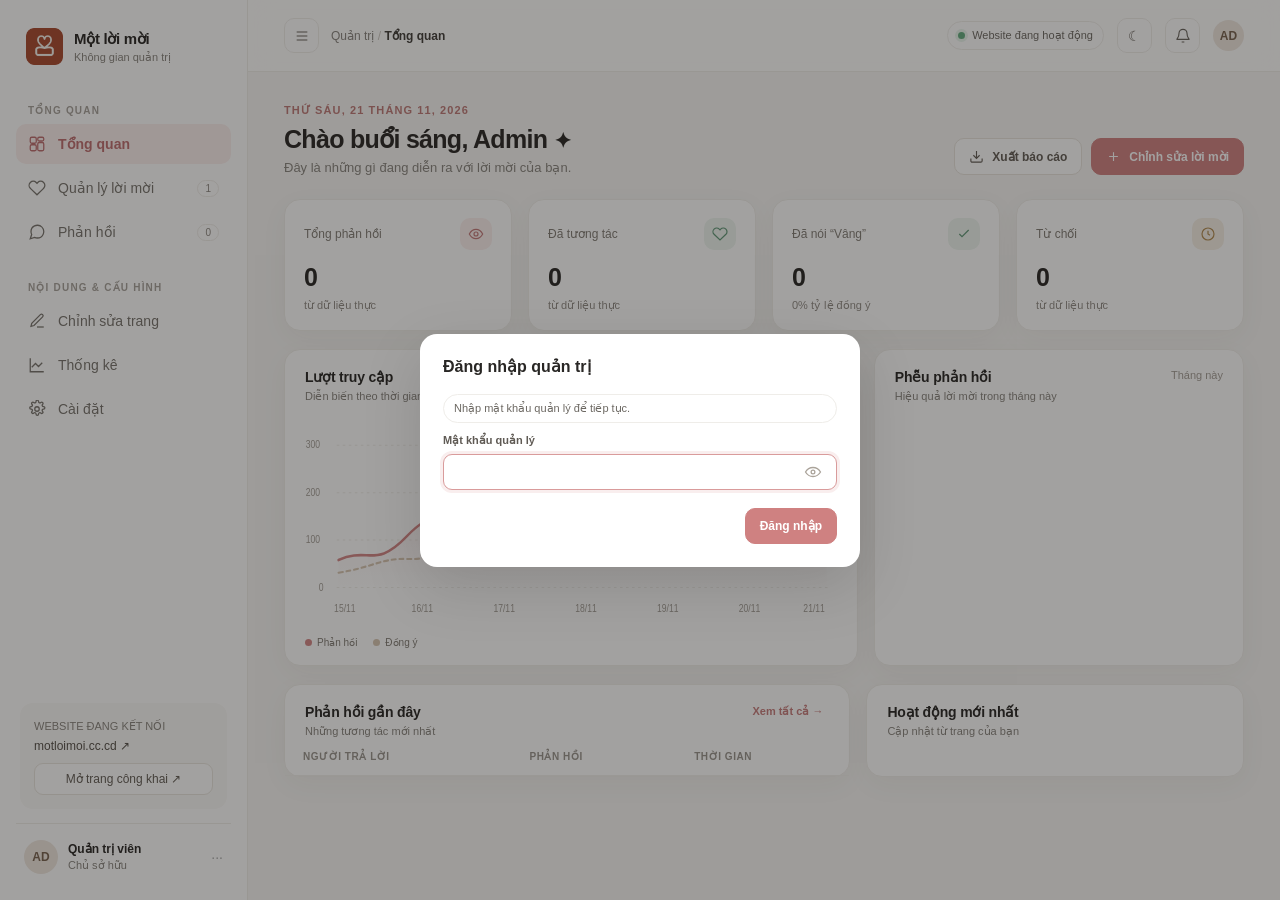
==== commit c6c0477f: "Fix admin preview typography, password toggle and real analytics data" ====
--- a/frontend/public/admin.html
+++ b/frontend/public/admin.html
@@ -7,7 +7,7 @@
 <link rel="icon" type="image/png" href="assets/img/favicon.png">
 <script>window.API_BASE=window.API_BASE||'https://inviteflow-api2.onrender.com';</script>
 <style>
-:root{--bg:#f7f6f4;--paper:#fff;--ink:#292725;--muted:#88847e;--line:#efede9;--rose:#dd8f90;--rose2:#f8e9e8;--green:#5e9a7a;--greenbg:#eaf4ee;--amber:#c58d4c;--shadow:0 8px 28px rgba(46,39,34,.045);--radius:16px;font-family:Inter,-apple-system,BlinkMacSystemFont,"Segoe UI",sans-serif}*{box-sizing:border-box}body{margin:0;background:var(--bg);color:var(--ink);font-size:14px}button,input,select,textarea{font:inherit}button{cursor:pointer}.shell{min-height:100vh}.sidebar{position:fixed;inset:0 auto 0 0;width:248px;background:#fff;border-right:1px solid var(--line);padding:24px 16px;display:flex;flex-direction:column;z-index:5}.brand{display:flex;align-items:center;gap:11px;padding:4px 10px 28px}.brandmark{height:37px;width:37px;display:grid;place-items:center;flex-shrink:0}.brandmark img{width:37px;height:37px;display:block}.brand strong{display:block;font-size:15px;letter-spacing:-.3px}.brand small{display:block;color:var(--muted);font-size:11px;margin-top:3px}.navlabel{font-size:10px;letter-spacing:1.2px;color:#a6a19b;padding:12px 12px 8px;font-weight:700}.nav{display:grid;gap:4px}.nav button{display:flex;align-items:center;gap:12px;width:100%;border:0;background:transparent;text-align:left;padding:11px 12px;border-radius:10px;color:#77736d;transition:.2s}.nav button:hover{background:#faf8f6;color:var(--ink)}.nav button.active{background:#fbefee;color:#bd6e70;font-weight:650}.nav svg{width:18px;height:18px;stroke:currentColor;fill:none;stroke-width:1.7}.nav .count{margin-left:auto;background:#fff;border:1px solid var(--line);border-radius:20px;padding:2px 7px;font-size:10px;color:#8d8882}.side-bottom{margin-top:auto}.site-card{margin:8px 4px 14px;padding:14px;background:#faf9f7;border-radius:13px}.site-card small{color:var(--muted);font-size:11px}.site-url{font-size:12px;margin:6px 0 10px;color:#55504a}.visit{width:100%;border:1px solid #e9e5df;background:#fff;border-radius:9px;padding:8px;color:#625c55;font-size:12px}.profile{border-top:1px solid var(--line);padding:16px 8px 2px;display:flex;align-items:center;gap:10px}.avatar{width:34px;height:34px;border-radius:50%;background:#efe7df;color:#78624f;display:grid;place-items:center;font-size:12px;font-weight:700}.profile b{font-size:12px;display:block}.profile small{color:var(--muted);font-size:11px}.more{margin-left:auto;color:#aaa}.main{margin-left:248px;min-height:100vh}.topbar{height:72px;background:rgba(255,255,255,.82);border-bottom:1px solid var(--line);display:flex;align-items:center;justify-content:space-between;padding:0 36px;position:sticky;top:0;z-index:4;backdrop-filter:blur(12px)}.crumb{color:var(--muted);font-size:12px}.crumb b{color:#403d39;font-weight:600}.topright{display:flex;align-items:center;gap:13px}.status{display:flex;align-items:center;gap:7px;border:1px solid var(--line);padding:7px 10px;border-radius:20px;font-size:11px;color:#6c6862;background:#fff}.status:empty{display:none}.dot{width:7px;height:7px;border-radius:50%;background:#64ac80;box-shadow:0 0 0 3px #e8f4ec}.iconbtn{width:35px;height:35px;border:1px solid var(--line);border-radius:10px;background:#fff;color:#68635d;display:grid;place-items:center;position:relative}.badge-count{position:absolute;top:-5px;right:-5px;min-width:16px;height:16px;border-radius:8px;background:#cf8181;color:#fff;font-size:9px;font-weight:700;display:grid;place-items:center;padding:0 3px;line-height:1}.badge-count[hidden]{display:none}.iconbtn svg{width:16px;height:16px;stroke:currentColor;fill:none;stroke-width:1.7}.content{max-width:1380px;margin:auto;padding:32px 36px 48px}.page{display:none;animation:fade .22s ease}.page.show{display:block}@keyframes fade{from{opacity:.4;transform:translateY(3px)}to{opacity:1;transform:none}}.heading{display:flex;justify-content:space-between;align-items:flex-end;margin-bottom:24px}.eyebrow{color:#be7a78;font-size:11px;font-weight:700;letter-spacing:1.1px;text-transform:uppercase;margin-bottom:8px}.heading h1{font-size:25px;letter-spacing:-.7px;margin:0 0 6px}.heading p{margin:0;color:var(--muted);font-size:13px}.actions{display:flex;gap:9px}.btn{border:1px solid #e8e3dd;background:#fff;color:#625c55;padding:10px 14px;border-radius:10px;font-size:12px;font-weight:600;display:inline-flex;align-items:center;gap:8px;transition:.2s}.btn:hover{transform:translateY(-1px);box-shadow:var(--shadow)}.btn.primary{background:#cf8181;color:#fff;border-color:#cf8181}.btn.primary:hover{background:#bb7071}.btn svg{width:15px;height:15px;stroke:currentColor;fill:none;stroke-width:1.8}.grid{display:grid;gap:16px}.stats{grid-template-columns:repeat(4,1fr);margin-bottom:18px}.card{background:var(--paper);border:1px solid #f0eeea;border-radius:var(--radius);box-shadow:var(--shadow)}.stat{padding:18px 19px}.stat-top{display:flex;justify-content:space-between;align-items:center;color:#817c75;font-size:12px}.stat-icon{height:32px;width:32px;border-radius:10px;background:#fbefee;color:#c3797a;display:grid;place-items:center}.stat-icon svg{width:16px;height:16px;stroke:currentColor;fill:none;stroke-width:1.8}.stat-value{font-size:25px;font-weight:700;letter-spacing:-.7px;margin:13px 0 7px}.stat-foot{font-size:11px;color:#918c86}.positive{color:#599573;font-weight:650}.overview-grid{grid-template-columns:1.55fr 1fr;margin-bottom:18px}.card-head{padding:19px 20px 0;display:flex;justify-content:space-between;align-items:flex-start}.card-head h3{margin:0 0 5px;font-size:14px;letter-spacing:-.2px}.card-head p{margin:0;font-size:11px;color:var(--muted)}.select{border:1px solid var(--line);border-radius:8px;background:#fff;color:#706b64;padding:7px 9px;font-size:11px}.chart{padding:16px 19px 18px;height:234px}.chart svg{width:100%;height:100%;overflow:visible}.chart text{font-family:inherit;font-size:10px;fill:#a39e97}.chart .gridline{stroke:#f0eeea;stroke-dasharray:3 4}.chart .area{fill:url(#fill)}.chart .line{fill:none;stroke:#d48787;stroke-width:2.5;stroke-linecap:round;stroke-linejoin:round}.chart .line2{fill:none;stroke:#d8c6b2;stroke-width:2;stroke-dasharray:5 4;stroke-linecap:round}.chart circle{fill:white;stroke:#d48787;stroke-width:2}.mini-legend{display:flex;gap:16px;padding:0 20px 17px;color:#817c75;font-size:10px}.legend-dot{display:inline-block;width:7px;height:7px;border-radius:50%;background:#d48787;margin-right:5px}.legend-dot.b{background:#d8c6b2}.funnel{padding:14px 20px 20px}.funnel-item{margin:13px 0}.funnel-label{display:flex;justify-content:space-between;font-size:11px;color:#625d57;margin-bottom:7px}.funnel-label span:last-child{font-weight:650;color:#37332f}.track{height:8px;background:#f4f1ed;border-radius:8px;overflow:hidden}.bar{height:100%;border-radius:8px;background:#d99191}.bar.b2{background:#dfb3a4}.bar.b3{background:#a8c8b5}.bottom-grid{grid-template-columns:1.2fr .8fr}.table-wrap{overflow:auto}.table{width:100%;border-collapse:collapse;text-align:left}.table th{color:#9a958e;font-size:10px;text-transform:uppercase;letter-spacing:.55px;font-weight:650;padding:13px 18px;border-bottom:1px solid #f1efec;white-space:nowrap}.table td{padding:13px 18px;border-bottom:1px solid #f4f2ef;font-size:12px;color:#625d57;white-space:nowrap}.table tr:last-child td{border-bottom:0}.table td:first-child{font-weight:600;color:#37332f}.badge{display:inline-flex;align-items:center;gap:5px;border-radius:20px;padding:5px 8px;font-size:10px;font-weight:650}.badge.green{background:#ebf4ee;color:#58866a}.badge.gray{background:#f3f1ee;color:#88827c}.badge.rose{background:#fbefee;color:#bd7474}.badge:before{content:'';width:5px;height:5px;border-radius:50%;background:currentColor}.viewall{color:#c77d7d;font-size:11px;background:none;border:0;font-weight:650}.activity{padding:9px 20px 13px}.activity-row{display:flex;gap:11px;padding:12px 0;border-bottom:1px solid #f4f2ef}.activity-row:last-child{border:0}.activity-symbol{width:29px;height:29px;flex-shrink:0;border-radius:9px;background:#edf5ef;color:#5d9977;display:grid;place-items:center;font-size:13px}.activity-symbol.no{background:#fbefee;color:#c47a7a}.activity-copy{font-size:11px;color:#65605a;line-height:1.45;flex:1}.activity-copy b{color:#3b3733}.activity-copy small{display:block;color:#a19b94;margin-top:3px;font-size:10px}.section-card{padding:20px;margin-bottom:16px}.toolbar{display:flex;align-items:center;gap:9px}.search{position:relative}.search input{height:36px;width:210px;border:1px solid var(--line);border-radius:9px;padding:0 12px 0 34px;outline:none;font-size:11px;background:white}.search input:focus,.field input:focus,.field textarea:focus,.field select:focus{border-color:#d99b9b;box-shadow:0 0 0 3px #f9eeee}.search svg{position:absolute;left:11px;top:10px;width:15px;height:15px;stroke:#aaa39a;fill:none;stroke-width:1.8}.row-title{display:flex;align-items:center;gap:9px}.row-title .thumb{width:30px;height:30px;border-radius:9px;background:#faeceb;display:grid;place-items:center;color:#c27a7b}.row-title small{display:block;color:#a49f98;font-weight:400;margin-top:3px;font-size:10px}.table .act{display:flex;gap:5px}.tiny{border:1px solid #ebe8e4;background:#fff;border-radius:7px;height:27px;width:28px;color:#817b74;display:grid;place-items:center}.tiny:hover{color:#bd7474;background:#fcf4f3}.tiny svg{width:13px;height:13px;stroke:currentColor;fill:none;stroke-width:1.7}.pagination{display:flex;align-items:center;justify-content:space-between;color:#99938c;padding:14px 18px 0;font-size:10px}.pages{display:flex;gap:5px}.pages button{height:26px;min-width:26px;border:1px solid var(--line);border-radius:7px;background:#fff;color:#777;font-size:10px}.pages button.current{background:#faeceb;border-color:#f3dada;color:#b96e6f}.editor-grid{grid-template-columns:1.2fr .8fr;align-items:start}.form-card{padding:22px}.form-card h3{font-size:14px;margin:0 0 4px}.form-card>p{font-size:11px;color:var(--muted);margin:0 0 21px}.field{margin-bottom:16px}.item-edit{display:grid;grid-template-columns:1.2fr 1.4fr 1.6fr auto auto;gap:8px;align-items:end;padding-top:8px;border-top:1px solid var(--line)}.item-edit .field{margin:0}.item-edit label{margin-bottom:4px;font-size:12px}.field label{display:block;font-size:11px;font-weight:650;color:#605b55;margin-bottom:7px}.field input,.field textarea,.field select{width:100%;border:1px solid #eae7e2;border-radius:9px;padding:10px 11px;outline:none;font-size:12px;color:#38342f;background:#fff;transition:.2s}.field textarea{min-height:76px;resize:vertical}.hint{color:#a29c95;font-size:10px;margin-top:6px}.two-col{display:grid;grid-template-columns:1fr 1fr;gap:12px}.switchline{display:flex;justify-content:space-between;align-items:center;padding:12px 0;border-top:1px solid #f1efec}.switchline b{display:block;font-size:11px}.switchline small{display:block;color:#99938c;font-size:10px;margin-top:4px}.switch{position:relative;width:36px;height:20px}.switch input{opacity:0;width:0;height:0}.slider{position:absolute;inset:0;background:#d7d2cc;border-radius:20px;transition:.2s}.slider:before{content:'';position:absolute;height:14px;width:14px;left:3px;top:3px;background:#fff;border-radius:50%;transition:.2s}.switch input:checked+.slider{background:#cf8585}.switch input:checked+.slider:before{transform:translateX(16px)}.preview-card{padding:18px;position:sticky;top:92px}.preview-head{display:flex;justify-content:space-between;align-items:center;margin-bottom:14px}.preview-head b{font-size:12px}.live{font-size:10px;color:#5c9673}.live:before{content:'';display:inline-block;width:6px;height:6px;background:#65aa80;border-radius:50%;margin-right:5px}.preview{min-height:330px;border-radius:13px;background:linear-gradient(155deg,#fffaf8,#f7eeee);display:flex;align-items:center;justify-content:center;text-align:center;padding:28px;color:#46403b}.preview-inner{max-width:280px}.preview .spark{font-size:24px;color:#d98a8c;margin-bottom:10px}.preview h2{font-family:Georgia,serif;font-size:27px;font-weight:500;line-height:1.18;margin:0 0 11px}.preview p{font-family:Georgia,serif;font-size:13px;color:#81746d;line-height:1.6;margin:0 auto 20px}.preview-actions{display:flex;justify-content:center;gap:8px}.preview-actions span{border-radius:30px;background:#d48989;color:white;padding:8px 16px;font-size:11px}.preview-actions span+span{background:#fff;color:#81746d;border:1px solid #eee5df}.preview-note{font-size:10px;color:#aaa29b;text-align:center;margin-top:11px}.swatches{display:flex;gap:9px}.swatch{width:29px;height:29px;border-radius:9px;border:2px solid white;box-shadow:0 0 0 1px #e8e3dd}.swatch.selected{box-shadow:0 0 0 2px #c97c7c}.response-kpis{grid-template-columns:repeat(3,1fr);margin-bottom:16px}.metric{padding:16px}.metric small{font-size:10px;color:#969089}.metric strong{font-size:20px;display:block;margin-top:7px}.settings-grid{grid-template-columns:1fr 1fr}.settings-card{padding:21px}.settings-card h3{font-size:14px;margin:0 0 4px}.settings-card>p{font-size:11px;color:var(--muted);margin:0 0 18px}.danger{border-color:#f1dddd}.danger h3{color:#b96363}.empty{display:none;padding:32px;text-align:center;color:#999}.toast{position:fixed;right:24px;bottom:24px;background:#302d2a;color:white;padding:12px 17px;border-radius:11px;box-shadow:0 8px 30px #0002;font-size:12px;z-index:20;opacity:0;transform:translateY(10px);transition:.25s;pointer-events:none}.toast.on{opacity:1;transform:translateY(0)}.modalback{display:none;position:fixed;inset:0;background:#17141266;z-index:15;align-items:center;justify-content:center;padding:20px}.modalback.open{display:flex}.modal{background:#fff;border-radius:17px;width:min(440px,100%);padding:23px;box-shadow:0 20px 60px #0002}.modal.wide{width:min(860px,100%);max-height:calc(100vh - 40px);overflow-y:auto}.modal-top{display:flex;justify-content:space-between;align-items:center;margin-bottom:18px}.modal h3{margin:0;font-size:16px}.close{border:0;background:#f5f3f0;border-radius:8px;width:29px;height:29px;color:#777}.modal-actions{display:flex;justify-content:flex-end;gap:8px;margin-top:18px}.mobile-menu{display:grid}
+:root{--bg:#f7f6f4;--paper:#fff;--ink:#292725;--muted:#88847e;--line:#efede9;--rose:#dd8f90;--rose2:#f8e9e8;--green:#5e9a7a;--greenbg:#eaf4ee;--amber:#c58d4c;--shadow:0 8px 28px rgba(46,39,34,.045);--radius:16px;font-family:Inter,-apple-system,BlinkMacSystemFont,"Segoe UI",sans-serif}*{box-sizing:border-box}body{margin:0;background:var(--bg);color:var(--ink);font-size:14px}button,input,select,textarea{font:inherit}button{cursor:pointer}.shell{min-height:100vh}.sidebar{position:fixed;inset:0 auto 0 0;width:248px;background:#fff;border-right:1px solid var(--line);padding:24px 16px;display:flex;flex-direction:column;z-index:5}.brand{display:flex;align-items:center;gap:11px;padding:4px 10px 28px}.brandmark{height:37px;width:37px;display:grid;place-items:center;flex-shrink:0}.brandmark img{width:37px;height:37px;display:block}.brand strong{display:block;font-size:15px;letter-spacing:-.3px}.brand small{display:block;color:var(--muted);font-size:11px;margin-top:3px}.navlabel{font-size:10px;letter-spacing:1.2px;color:#a6a19b;padding:12px 12px 8px;font-weight:700}.nav{display:grid;gap:4px}.nav button{display:flex;align-items:center;gap:12px;width:100%;border:0;background:transparent;text-align:left;padding:11px 12px;border-radius:10px;color:#77736d;transition:.2s}.nav button:hover{background:#faf8f6;color:var(--ink)}.nav button.active{background:#fbefee;color:#bd6e70;font-weight:650}.nav svg{width:18px;height:18px;stroke:currentColor;fill:none;stroke-width:1.7}.nav .count{margin-left:auto;background:#fff;border:1px solid var(--line);border-radius:20px;padding:2px 7px;font-size:10px;color:#8d8882}.side-bottom{margin-top:auto}.site-card{margin:8px 4px 14px;padding:14px;background:#faf9f7;border-radius:13px}.site-card small{color:var(--muted);font-size:11px}.site-url{font-size:12px;margin:6px 0 10px;color:#55504a}.visit{width:100%;border:1px solid #e9e5df;background:#fff;border-radius:9px;padding:8px;color:#625c55;font-size:12px}.profile{border-top:1px solid var(--line);padding:16px 8px 2px;display:flex;align-items:center;gap:10px}.avatar{width:34px;height:34px;border-radius:50%;background:#efe7df;color:#78624f;display:grid;place-items:center;font-size:12px;font-weight:700}.profile b{font-size:12px;display:block}.profile small{color:var(--muted);font-size:11px}.more{margin-left:auto;color:#aaa}.main{margin-left:248px;min-height:100vh}.topbar{height:72px;background:rgba(255,255,255,.82);border-bottom:1px solid var(--line);display:flex;align-items:center;justify-content:space-between;padding:0 36px;position:sticky;top:0;z-index:4;backdrop-filter:blur(12px)}.crumb{color:var(--muted);font-size:12px}.crumb b{color:#403d39;font-weight:600}.topright{display:flex;align-items:center;gap:13px}.status{display:flex;align-items:center;gap:7px;border:1px solid var(--line);padding:7px 10px;border-radius:20px;font-size:11px;color:#6c6862;background:#fff}.status:empty{display:none}.dot{width:7px;height:7px;border-radius:50%;background:#64ac80;box-shadow:0 0 0 3px #e8f4ec}.iconbtn{width:35px;height:35px;border:1px solid var(--line);border-radius:10px;background:#fff;color:#68635d;display:grid;place-items:center;position:relative}.badge-count{position:absolute;top:-5px;right:-5px;min-width:16px;height:16px;border-radius:8px;background:#cf8181;color:#fff;font-size:9px;font-weight:700;display:grid;place-items:center;padding:0 3px;line-height:1}.badge-count[hidden]{display:none}.iconbtn svg{width:16px;height:16px;stroke:currentColor;fill:none;stroke-width:1.7}.content{max-width:1380px;margin:auto;padding:32px 36px 48px}.page{display:none;animation:fade .22s ease}.page.show{display:block}@keyframes fade{from{opacity:.4;transform:translateY(3px)}to{opacity:1;transform:none}}.heading{display:flex;justify-content:space-between;align-items:flex-end;margin-bottom:24px}.eyebrow{color:#be7a78;font-size:11px;font-weight:700;letter-spacing:1.1px;text-transform:uppercase;margin-bottom:8px}.heading h1{font-size:25px;letter-spacing:-.7px;margin:0 0 6px}.heading p{margin:0;color:var(--muted);font-size:13px}.actions{display:flex;gap:9px}.btn{border:1px solid #e8e3dd;background:#fff;color:#625c55;padding:10px 14px;border-radius:10px;font-size:12px;font-weight:600;display:inline-flex;align-items:center;gap:8px;transition:.2s}.btn:hover{transform:translateY(-1px);box-shadow:var(--shadow)}.btn.primary{background:#cf8181;color:#fff;border-color:#cf8181}.btn.primary:hover{background:#bb7071}.btn svg{width:15px;height:15px;stroke:currentColor;fill:none;stroke-width:1.8}.grid{display:grid;gap:16px}.stats{grid-template-columns:repeat(4,1fr);margin-bottom:18px}.card{background:var(--paper);border:1px solid #f0eeea;border-radius:var(--radius);box-shadow:var(--shadow)}.stat{padding:18px 19px}.stat-top{display:flex;justify-content:space-between;align-items:center;color:#817c75;font-size:12px}.stat-icon{height:32px;width:32px;border-radius:10px;background:#fbefee;color:#c3797a;display:grid;place-items:center}.stat-icon svg{width:16px;height:16px;stroke:currentColor;fill:none;stroke-width:1.8}.stat-value{font-size:25px;font-weight:700;letter-spacing:-.7px;margin:13px 0 7px}.stat-foot{font-size:11px;color:#918c86}.positive{color:#599573;font-weight:650}.overview-grid{grid-template-columns:1.55fr 1fr;margin-bottom:18px}.card-head{padding:19px 20px 0;display:flex;justify-content:space-between;align-items:flex-start}.card-head h3{margin:0 0 5px;font-size:14px;letter-spacing:-.2px}.card-head p{margin:0;font-size:11px;color:var(--muted)}.select{border:1px solid var(--line);border-radius:8px;background:#fff;color:#706b64;padding:7px 9px;font-size:11px}.chart{padding:16px 19px 18px;height:234px}.chart svg{width:100%;height:100%;overflow:visible}.chart text{font-family:inherit;font-size:10px;fill:#a39e97}.chart .gridline{stroke:#f0eeea;stroke-dasharray:3 4}.chart .area{fill:url(#fill)}.chart .line{fill:none;stroke:#d48787;stroke-width:2.5;stroke-linecap:round;stroke-linejoin:round}.chart .line2{fill:none;stroke:#d8c6b2;stroke-width:2;stroke-dasharray:5 4;stroke-linecap:round}.chart circle{fill:white;stroke:#d48787;stroke-width:2}.mini-legend{display:flex;gap:16px;padding:0 20px 17px;color:#817c75;font-size:10px}.legend-dot{display:inline-block;width:7px;height:7px;border-radius:50%;background:#d48787;margin-right:5px}.legend-dot.b{background:#d8c6b2}.funnel{padding:14px 20px 20px}.funnel-item{margin:13px 0}.funnel-label{display:flex;justify-content:space-between;font-size:11px;color:#625d57;margin-bottom:7px}.funnel-label span:last-child{font-weight:650;color:#37332f}.track{height:8px;background:#f4f1ed;border-radius:8px;overflow:hidden}.bar{height:100%;border-radius:8px;background:#d99191}.bar.b2{background:#dfb3a4}.bar.b3{background:#a8c8b5}.bottom-grid{grid-template-columns:1.2fr .8fr}.table-wrap{overflow:auto}.table{width:100%;border-collapse:collapse;text-align:left}.table th{color:#9a958e;font-size:10px;text-transform:uppercase;letter-spacing:.55px;font-weight:650;padding:13px 18px;border-bottom:1px solid #f1efec;white-space:nowrap}.table td{padding:13px 18px;border-bottom:1px solid #f4f2ef;font-size:12px;color:#625d57;white-space:nowrap}.table tr:last-child td{border-bottom:0}.table td:first-child{font-weight:600;color:#37332f}.badge{display:inline-flex;align-items:center;gap:5px;border-radius:20px;padding:5px 8px;font-size:10px;font-weight:650}.badge.green{background:#ebf4ee;color:#58866a}.badge.gray{background:#f3f1ee;color:#88827c}.badge.rose{background:#fbefee;color:#bd7474}.badge:before{content:'';width:5px;height:5px;border-radius:50%;background:currentColor}.viewall{color:#c77d7d;font-size:11px;background:none;border:0;font-weight:650}.activity{padding:9px 20px 13px}.activity-row{display:flex;gap:11px;padding:12px 0;border-bottom:1px solid #f4f2ef}.activity-row:last-child{border:0}.activity-symbol{width:29px;height:29px;flex-shrink:0;border-radius:9px;background:#edf5ef;color:#5d9977;display:grid;place-items:center;font-size:13px}.activity-symbol.no{background:#fbefee;color:#c47a7a}.activity-copy{font-size:11px;color:#65605a;line-height:1.45;flex:1}.activity-copy b{color:#3b3733}.activity-copy small{display:block;color:#a19b94;margin-top:3px;font-size:10px}.section-card{padding:20px;margin-bottom:16px}.toolbar{display:flex;align-items:center;gap:9px}.search{position:relative}.search input{height:36px;width:210px;border:1px solid var(--line);border-radius:9px;padding:0 12px 0 34px;outline:none;font-size:11px;background:white}.search input:focus,.field input:focus,.field textarea:focus,.field select:focus{border-color:#d99b9b;box-shadow:0 0 0 3px #f9eeee}.search svg{position:absolute;left:11px;top:10px;width:15px;height:15px;stroke:#aaa39a;fill:none;stroke-width:1.8}.row-title{display:flex;align-items:center;gap:9px}.row-title .thumb{width:30px;height:30px;border-radius:9px;background:#faeceb;display:grid;place-items:center;color:#c27a7b}.row-title small{display:block;color:#a49f98;font-weight:400;margin-top:3px;font-size:10px}.table .act{display:flex;gap:5px}.tiny{border:1px solid #ebe8e4;background:#fff;border-radius:7px;height:27px;width:28px;color:#817b74;display:grid;place-items:center}.tiny:hover{color:#bd7474;background:#fcf4f3}.tiny svg{width:13px;height:13px;stroke:currentColor;fill:none;stroke-width:1.7}.pagination{display:flex;align-items:center;justify-content:space-between;color:#99938c;padding:14px 18px 0;font-size:10px}.pages{display:flex;gap:5px}.pages button{height:26px;min-width:26px;border:1px solid var(--line);border-radius:7px;background:#fff;color:#777;font-size:10px}.pages button.current{background:#faeceb;border-color:#f3dada;color:#b96e6f}.editor-grid{grid-template-columns:1.2fr .8fr;align-items:start}.form-card{padding:22px}.form-card h3{font-size:14px;margin:0 0 4px}.form-card>p{font-size:11px;color:var(--muted);margin:0 0 21px}.field{margin-bottom:16px}.item-edit{display:grid;grid-template-columns:1.2fr 1.4fr 1.6fr auto auto;gap:8px;align-items:end;padding-top:8px;border-top:1px solid var(--line)}.item-edit .field{margin:0}.item-edit label{margin-bottom:4px;font-size:12px}.img-thumb{width:36px;height:36px;object-fit:cover;border-radius:8px;border:1px solid var(--line);background:#faf9f7;flex-shrink:0}.img-pick{padding:6px 9px;font-size:11px;min-height:32px}.field label{display:block;font-size:11px;font-weight:650;color:#605b55;margin-bottom:7px}.field input,.field textarea,.field select{width:100%;border:1px solid #eae7e2;border-radius:9px;padding:10px 11px;outline:none;font-size:12px;color:#38342f;background:#fff;transition:.2s}.field input[type=checkbox]{width:auto;min-height:0;padding:0}.field input[type=color]{width:48px;height:32px;padding:2px}.field-wrap{position:relative}.eye-btn{position:absolute;right:8px;top:50%;transform:translateY(-50%);width:32px;height:32px;border:0;background:none;color:#aaa39a;display:grid;place-items:center;cursor:pointer}.eye-btn:hover{color:var(--ink)}.eye-btn svg{width:18px;height:18px;stroke:currentColor;fill:none;stroke-width:1.7}.field textarea{min-height:76px;resize:vertical}.hint{color:#a29c95;font-size:10px;margin-top:6px}.two-col{display:grid;grid-template-columns:1fr 1fr;gap:12px}.switchline{display:flex;justify-content:space-between;align-items:center;padding:12px 0;border-top:1px solid #f1efec}.switchline b{display:block;font-size:11px}.switchline small{display:block;color:#99938c;font-size:10px;margin-top:4px}.switch{position:relative;width:36px;height:20px}.switch input{opacity:0;width:0;height:0}.slider{position:absolute;inset:0;background:#d7d2cc;border-radius:20px;transition:.2s}.slider:before{content:'';position:absolute;height:14px;width:14px;left:3px;top:3px;background:#fff;border-radius:50%;transition:.2s}.switch input:checked+.slider{background:#cf8585}.switch input:checked+.slider:before{transform:translateX(16px)}.preview-card{padding:18px;position:sticky;top:92px}.preview-head{display:flex;justify-content:space-between;align-items:center;margin-bottom:14px}.preview-head b{font-size:12px}.live{font-size:10px;color:#5c9673}.live:before{content:'';display:inline-block;width:6px;height:6px;background:#65aa80;border-radius:50%;margin-right:5px}.preview{min-height:330px;border-radius:13px;background:linear-gradient(155deg,#fffaf8,#f7eeee);display:flex;align-items:center;justify-content:center;text-align:center;padding:28px;color:#46403b}.preview-inner{max-width:280px}.preview .spark{font-size:24px;color:#d98a8c;margin-bottom:10px}.preview h2{font-family:"Times New Roman",Georgia,serif;font-size:27px;font-weight:500;line-height:1.18;margin:0 0 11px}.preview p{font-family:"Times New Roman",Georgia,serif;font-size:13px;color:#81746d;line-height:1.6;margin:0 auto 20px}.preview-actions{display:flex;justify-content:center;gap:8px}.preview-actions span{border-radius:30px;background:#d48989;color:white;padding:8px 16px;font-size:11px}.preview-actions span+span{background:#fff;color:#81746d;border:1px solid #eee5df}.preview-note{font-size:10px;color:#aaa29b;text-align:center;margin-top:11px}.swatches{display:flex;gap:9px}.swatch{width:29px;height:29px;border-radius:9px;border:2px solid white;box-shadow:0 0 0 1px #e8e3dd}.swatch.selected{box-shadow:0 0 0 2px #c97c7c}.response-kpis{grid-template-columns:repeat(3,1fr);margin-bottom:16px}.metric{padding:16px}.metric small{font-size:10px;color:#969089}.metric strong{font-size:20px;display:block;margin-top:7px}.settings-grid{grid-template-columns:1fr 1fr}.settings-card{padding:21px}.settings-card h3{font-size:14px;margin:0 0 4px}.settings-card>p{font-size:11px;color:var(--muted);margin:0 0 18px}.danger{border-color:#f1dddd}.danger h3{color:#b96363}.empty{display:none;padding:32px;text-align:center;color:#999}.toast{position:fixed;right:24px;bottom:24px;background:#302d2a;color:white;padding:12px 17px;border-radius:11px;box-shadow:0 8px 30px #0002;font-size:12px;z-index:20;opacity:0;transform:translateY(10px);transition:.25s;pointer-events:none}.toast.on{opacity:1;transform:translateY(0)}.modalback{display:none;position:fixed;inset:0;background:#17141266;z-index:15;align-items:center;justify-content:center;padding:20px}.modalback.open{display:flex}.modal{background:#fff;border-radius:17px;width:min(440px,100%);padding:23px;box-shadow:0 20px 60px #0002}.modal.wide{width:min(860px,100%);max-height:calc(100vh - 40px);overflow-y:auto}.modal-top{display:flex;justify-content:space-between;align-items:center;margin-bottom:18px}.modal h3{margin:0;font-size:16px}.close{border:0;background:#f5f3f0;border-radius:8px;width:29px;height:29px;color:#777}.modal-actions{display:flex;justify-content:flex-end;gap:8px;margin-top:18px}.mobile-menu{display:grid}
 body.dark{--bg:#171817;--paper:#212321;--ink:#eeeae5;--muted:#a8a39c;--line:#343634;--shadow:0 8px 28px rgba(0,0,0,.18);color-scheme:dark}body.dark .sidebar,body.dark .topbar{background:rgba(31,33,31,.94)}body.dark .nav button{color:#b5b1aa}body.dark .nav button.active{background:#3a2c2d;color:#e2a0a0}body.dark .nav button:hover,body.dark .site-card{background:#292b29}body.dark .site-url,body.dark .crumb b,body.dark .table td:first-child,body.dark .funnel-label span:last-child,body.dark .activity-copy b{color:#eeeae5}body.dark .visit,body.dark .iconbtn,body.dark .status,body.dark .btn,body.dark .select,body.dark .search input,body.dark .field input,body.dark .field textarea,body.dark .field select,body.dark .tiny,body.dark .pages button{background:#282a28;color:#ddd8d1;border-color:#3b3d3b}body.dark .card{border-color:#323432}body.dark .table th,body.dark .table td,body.dark .activity-row,body.dark .switchline{border-color:#353735}body.dark .track{background:#363836}body.dark .preview{background:linear-gradient(155deg,#342d2b,#302527);color:#eeeae5}body.dark .preview p{color:#d2c2b8}body.dark .preview-actions span+span{background:#292b29;color:#ddd;border-color:#48413d}body.dark .modal{background:#242624;color:#eeeae5}body.dark .close{background:#353735;color:#ddd}body.dark .funnel>div[style*="background:#faf7f3"]{background:#302c28!important}
 .sidebar-scrim{display:none}.sidebar-close{display:none;border:0;background:#f7f4f1;color:#756e67;border-radius:8px;width:30px;height:30px;font-size:18px;margin-left:auto}.sidebar-collapsed .sidebar{width:76px;padding:24px 10px}.sidebar-collapsed .main{margin-left:76px}.sidebar-collapsed .brand{justify-content:center;padding-left:0;padding-right:0}.sidebar-collapsed .brand>div:nth-child(2),.sidebar-collapsed .navlabel,.sidebar-collapsed .site-card,.sidebar-collapsed .profile>div:not(.avatar),.sidebar-collapsed .profile .more{display:none}.sidebar-collapsed .nav button{font-size:0;justify-content:center;padding:12px 0}.sidebar-collapsed .nav .count{display:none}.sidebar-collapsed .profile{justify-content:center;padding:16px 0 2px}.sidebar-collapsed .side-bottom{display:flex;flex-direction:column;align-items:center}
 @media(max-width:1020px){.sidebar{width:216px}.main{margin-left:216px}.content{padding:25px 23px}.topbar{padding:0 23px}.stats{grid-template-columns:repeat(2,1fr)}.overview-grid{grid-template-columns:1fr}.bottom-grid{grid-template-columns:1fr}}
@@ -42,15 +42,15 @@
  <div class="card stat"><div class="stat-top">Từ chối <span class="stat-icon" style="background:#f6f0e6;color:#b28b50"><svg viewBox="0 0 24 24"><circle cx="12" cy="12" r="9"/><path d="M12 7v5l3 2"/></svg></span></div><div class="stat-value" id="statWait">0</div><div class="stat-foot" id="footWait">từ dữ liệu thực</div></div>
  </div>
  <div class="grid overview-grid">
- <div class="card"><div class="card-head"><div><h3>Lượt truy cập</h3><p>Diễn biến theo thời gian</p></div><select class="select" id="range" onchange="toast('Đã cập nhật khoảng thời gian')"><option>7 ngày qua</option><option>30 ngày qua</option><option>90 ngày qua</option></select></div><div class="chart"><svg viewBox="0 0 620 190" preserveAspectRatio="none"><defs><linearGradient id="fill" x1="0" x2="0" y1="0" y2="1"><stop offset="0" stop-color="#d48787" stop-opacity=".22"/><stop offset="1" stop-color="#d48787" stop-opacity="0"/></linearGradient></defs><line class="gridline" x1="38" y1="25" x2="610" y2="25"/><line class="gridline" x1="38" y1="70" x2="610" y2="70"/><line class="gridline" x1="38" y1="115" x2="610" y2="115"/><line class="gridline" x1="38" y1="160" x2="610" y2="160"/><text x="2" y="28">300</text><text x="2" y="73">200</text><text x="2" y="118">100</text><text x="17" y="163">0</text><path class="area" d="M40 134 C75 121 83 143 120 111 S170 100 200 112 S246 71 285 88 S333 56 365 73 S415 79 445 47 S491 67 520 43 S563 38 607 18 L607 160 L40 160Z"/><path class="line" d="M40 134 C75 121 83 143 120 111 S170 100 200 112 S246 71 285 88 S333 56 365 73 S415 79 445 47 S491 67 520 43 S563 38 607 18"/><path class="line2" d="M40 146 C80 141 90 132 120 133 S168 122 200 130 S250 117 285 121 S334 101 365 110 S415 101 445 93 S487 97 520 83 S566 86 607 68"/><circle cx="607" cy="18" r="4"/><text x="35" y="183">15/11</text><text x="125" y="183">16/11</text><text x="220" y="183">17/11</text><text x="315" y="183">18/11</text><text x="410" y="183">19/11</text><text x="505" y="183">20/11</text><text x="580" y="183">21/11</text></svg></div><div class="mini-legend"><span><i class="legend-dot"></i>Lượt xem</span><span><i class="legend-dot b"></i>Tương tác</span></div></div>
- <div class="card"><div class="card-head"><div><h3>Phễu phản hồi</h3><p>Hiệu quả lời mời trong tháng này</p></div><span style="font-size:11px;color:#a39d96">Tháng này</span></div><div class="funnel"><div class="funnel-item"><div class="funnel-label"><span>Đã xem trang</span><span>1,284</span></div><div class="track"><div class="bar" style="width:100%"></div></div></div><div class="funnel-item"><div class="funnel-label"><span>Đã tương tác</span><span>96 <small style="font-weight:400;color:#9a948c">(7.5%)</small></span></div><div class="track"><div class="bar b2" style="width:67%"></div></div></div><div class="funnel-item"><div class="funnel-label"><span>Đã trả lời “Vâng”</span><span>78 <small style="font-weight:400;color:#9a948c">(81.3%)</small></span></div><div class="track"><div class="bar b3" style="width:51%"></div></div></div><div style="margin-top:18px;padding:12px;background:#faf7f3;border-radius:10px;color:#8e8175;font-size:10px;line-height:1.6">✦ Tỷ lệ đồng ý tăng <b style="color:#5e9270">8.2%</b> so với tháng trước. Một tín hiệu thật đáng yêu!</div></div></div>
+ <div class="card"><div class="card-head"><div><h3>Lượt truy cập</h3><p>Diễn biến theo thời gian</p></div><select class="select" id="range" onchange="toast('Đã cập nhật khoảng thời gian')"><option>7 ngày qua</option><option>30 ngày qua</option><option>90 ngày qua</option></select></div><div class="chart" id="chartOverview"><svg viewBox="0 0 620 190" preserveAspectRatio="none"><defs><linearGradient id="fill" x1="0" x2="0" y1="0" y2="1"><stop offset="0" stop-color="#d48787" stop-opacity=".22"/><stop offset="1" stop-color="#d48787" stop-opacity="0"/></linearGradient></defs><line class="gridline" x1="38" y1="25" x2="610" y2="25"/><line class="gridline" x1="38" y1="70" x2="610" y2="70"/><line class="gridline" x1="38" y1="115" x2="610" y2="115"/><line class="gridline" x1="38" y1="160" x2="610" y2="160"/><text x="2" y="28">300</text><text x="2" y="73">200</text><text x="2" y="118">100</text><text x="17" y="163">0</text><path class="area" d="M40 134 C75 121 83 143 120 111 S170 100 200 112 S246 71 285 88 S333 56 365 73 S415 79 445 47 S491 67 520 43 S563 38 607 18 L607 160 L40 160Z"/><path class="line" d="M40 134 C75 121 83 143 120 111 S170 100 200 112 S246 71 285 88 S333 56 365 73 S415 79 445 47 S491 67 520 43 S563 38 607 18"/><path class="line2" d="M40 146 C80 141 90 132 120 133 S168 122 200 130 S250 117 285 121 S334 101 365 110 S415 101 445 93 S487 97 520 83 S566 86 607 68"/><circle cx="607" cy="18" r="4"/><text x="35" y="183">15/11</text><text x="125" y="183">16/11</text><text x="220" y="183">17/11</text><text x="315" y="183">18/11</text><text x="410" y="183">19/11</text><text x="505" y="183">20/11</text><text x="580" y="183">21/11</text></svg></div><div class="mini-legend"><span><i class="legend-dot"></i>Phản hồi</span><span><i class="legend-dot b"></i>Đồng ý</span></div></div>
+ <div class="card"><div class="card-head"><div><h3>Phễu phản hồi</h3><p>Hiệu quả lời mời trong tháng này</p></div><span style="font-size:11px;color:#a39d96">Tháng này</span></div><div class="funnel" id="funnel"></div></div>
  </div>
  <div class="grid bottom-grid"><div class="card"><div class="card-head"><div><h3>Phản hồi gần đây</h3><p>Những tương tác mới nhất</p></div><button class="viewall" onclick="navigate('responses')">Xem tất cả →</button></div><div class="table-wrap"><table class="table"><thead><tr><th>Người trả lời</th><th>Phản hồi</th><th>Thời gian</th></tr></thead><tbody id="recentRows"></tbody></table></div></div><div class="card"><div class="card-head"><div><h3>Hoạt động mới nhất</h3><p>Cập nhật từ trang của bạn</p></div></div><div class="activity" id="activityRows"></div></div></div>
 </section>
 <section class="page" id="page-invitations"><div class="heading"><div><div class="eyebrow">Nội dung</div><h1>Quản lý lời mời</h1><p>Tạo, chỉnh sửa và theo dõi các lời mời của bạn.</p></div><div class="actions"><button class="btn primary" onclick="openModal()"><svg viewBox="0 0 24 24"><path d="M12 5v14M5 12h14"/></svg>Tạo lời mời mới</button></div></div><div class="card section-card"><div class="toolbar" style="justify-content:space-between;margin-bottom:14px"><div class="search"><svg viewBox="0 0 24 24"><circle cx="11" cy="11" r="7"/><path d="m20 20-4-4"/></svg><input placeholder="Tìm lời mời..." oninput="filterTable(this,'inviteTable')"></div><div class="toolbar"><select class="select" onchange="filterStatus(this,'inviteTable')"><option value="">Tất cả trạng thái</option><option>Đang hoạt động</option><option>Bản nháp</option><option>Đã kết thúc</option></select><button class="btn" onclick="exportCSV()">Xuất CSV</button></div></div><div class="table-wrap"><table class="table" id="inviteTable"><thead><tr><th>Tên lời mời</th><th>Liên kết</th><th>Trạng thái</th><th>Lượt xem</th><th>Phản hồi</th><th>Cập nhật</th><th></th></tr></thead><tbody id="inviteRows"></tbody></table></div><div class="pagination"><span id="invitePager">Hiển thị 1 trên 1 lời mời</span><div class="pages"><button class="current">1</button><button onclick="toast('Bạn đang xem tất cả lời mời')">→</button></div></div></div></section>
 <section class="page" id="page-responses"><div class="heading"><div><div class="eyebrow">Tương tác</div><h1>Phản hồi</h1><p>Xem những người đã trả lời lời mời của bạn.</p></div><div class="actions"><button class="btn" onclick="openResponseModal()"><svg viewBox="0 0 24 24"><path d="M12 5v14M5 12h14"/></svg>Thêm phản hồi</button><button class="btn" onclick="exportCSV()"><svg viewBox="0 0 24 24"><path d="M21 15v4a2 2 0 0 1-2 2H5a2 2 0 0 1-2-2v-4M7 10l5 5 5-5M12 15V3"/></svg>Xuất danh sách</button><button class="btn" style="color:#bb6262;border-color:#efdbdb" onclick="clearAll()"><svg viewBox="0 0 24 24"><path d="M3 6h18M8 6V4h8v2m3 0-1 14H6L5 6m4 4v6m6-6v6"/></svg>Xóa tất cả</button></div></div><div class="grid response-kpis"><div class="card metric"><small>Tổng phản hồi</small><strong id="kpiTotal">0</strong></div><div class="card metric"><small>Đồng ý</small><strong style="color:#5e9876" id="kpiYes">0</strong></div><div class="card metric"><small>Từ chối</small><strong style="color:#c47b7b" id="kpiNo">0</strong></div></div><div class="card section-card"><div class="toolbar" style="justify-content:space-between;margin-bottom:14px"><div class="search"><svg viewBox="0 0 24 24"><circle cx="11" cy="11" r="7"/><path d="m20 20-4-4"/></svg><input placeholder="Tìm tên, món, nước, nơi..." oninput="filterTable(this,'responseTable')"></div><div class="toolbar"><select class="select" onchange="filterStatus(this,'responseTable')"><option value="">Tất cả phản hồi</option><option>Vâng</option><option>Không nha</option></select></div></div><div class="table-wrap"><table class="table" id="responseTable"><thead><tr><th>Người trả lời</th><th>Phản hồi</th><th>Lời mời</th><th>Ghi chú</th><th>Thời gian</th><th></th></tr></thead><tbody id="responseRows"></tbody></table></div><div class="pagination"><span id="responsePager">Hiển thị 0 trên 0 phản hồi</span><div class="pages" id="responsePages"></div></div></div></section>
 <section class="page" id="page-editor"><div class="heading"><div><div class="eyebrow">Tùy biến</div><h1>Chỉnh sửa trang</h1><p>Cá nhân hóa lời mời và xem trước thay đổi ngay lập tức.</p></div><div class="actions"><button class="btn" onclick="resetEditor()">Đặt lại</button><button class="btn primary" onclick="saveEditor()"><svg viewBox="0 0 24 24"><path d="M19 21H5a2 2 0 0 1-2-2V5a2 2 0 0 1 2-2h11l5 5v11a2 2 0 0 1-2 2Z"/><path d="M17 21v-8H7v8M7 3v5h8"/></svg>Lưu thay đổi</button></div></div><div class="grid editor-grid"><div class="card form-card"><h3>Nội dung lời mời</h3><p>Viết lời mời thật tự nhiên theo cách của bạn.</p><div class="field"><label for="titleInput">Tiêu đề trang</label><input id="titleInput" value="Một lời mời" oninput="updatePreview()"></div><div class="field"><label for="headlineInput">Câu hỏi chính</label><input id="headlineInput" value="Làm người yêu anh nhé?" oninput="updatePreview()"></div><div class="field"><label for="descInput">Lời nhắn</label><textarea id="descInput" oninput="updatePreview()">Mình cùng nhau đi chơi nha. Một buổi chiều, một ly nước, và một câu hỏi.</textarea><div class="hint">Gợi ý: viết ngắn gọn để hiển thị đẹp trên điện thoại.</div></div><div class="two-col"><div class="field"><label>Nút đồng ý</label><input id="yesInput" value="Vâng" oninput="updatePreview()"></div><div class="field"><label>Nút từ chối</label><input id="noInput" value="Không Nha" oninput="updatePreview()"></div></div><div class="field"><label>Màu chủ đạo</label><div class="swatches"><button class="swatch selected" data-color="#d48989" style="background:#d48989" onclick="pickColor('#d48989',this)"></button><button class="swatch" data-color="#839c85" style="background:#839c85" onclick="pickColor('#839c85',this)"></button><button class="swatch" data-color="#8298ae" style="background:#8298ae" onclick="pickColor('#8298ae',this)"></button><button class="swatch" data-color="#c69a61" style="background:#c69a61" onclick="pickColor('#c69a61',this)"></button><input type="color" id="colorInput" value="#d48989" style="height:29px;width:35px;border:0;padding:0;background:none" onchange="pickColor(this.value,this)"></div></div><div class="switchline"><div><b>Hiển thị hiệu ứng trái tim</b><small>Thêm chút lãng mạn khi mở trang</small></div><label class="switch"><input type="checkbox" id="heartsSwitch" checked onchange="toast('Đã cập nhật hiệu ứng')"><span class="slider"></span></label></div><div class="switchline"><div><b>Cho phép khách để lại lời nhắn</b><small>Hiển thị ô ghi chú sau khi trả lời</small></div><label class="switch"><input type="checkbox" id="noteSwitch" checked><span class="slider"></span></label></div><div style="margin-top:20px;border-top:1px solid var(--line);padding-top:4px"><div class="eyebrow">Nội dung website</div><div class="table-wrap"><table class="table"><thead><tr><th>Trang</th><th>Tiêu đề</th><th>Chi tiết</th><th></th></tr></thead><tbody id="contentRows"></tbody></table></div></div></div><div><div class="card preview-card"><div class="preview-head"><b>Xem trước trang</b><span class="live">Trực tiếp</span></div><div class="preview"><div class="preview-inner"><div class="spark">♡</div><h2 id="prevHeadline">Làm người yêu anh nhé?</h2><p id="prevDesc">Mình cùng nhau đi chơi nha. Một buổi chiều, một ly nước, và một câu hỏi.</p><div class="preview-actions"><span id="prevYes">Vâng</span><span id="prevNo">Không Nha</span></div></div></div><div class="preview-note">Bản xem trước mô phỏng giao diện trên trang công khai</div></div><div class="card section-card" style="margin-top:15px"><div class="field" style="margin:0"><label>URL trang công khai</label><div style="display:flex;gap:8px"><input id="publicUrl" value="https://motloimoi.cc.cd" readonly><button class="btn" onclick="copyLink()">Sao chép</button></div></div></div></div></div></section>
-<section class="page" id="page-analytics"><div class="heading"><div><div class="eyebrow">Dữ liệu</div><h1>Thống kê chi tiết</h1><p>Hiểu rõ hơn về lượt truy cập và hiệu quả lời mời.</p></div><div class="actions"><select class="select" onchange="toast('Đã cập nhật dữ liệu thống kê')"><option>30 ngày qua</option><option>7 ngày qua</option><option>90 ngày qua</option></select><button class="btn" onclick="exportCSV()">Tải báo cáo</button></div></div><div class="grid stats"><div class="card stat"><div class="stat-top">Tổng lượt xem<span class="stat-icon">◉</span></div><div class="stat-value" id="anaViews">0</div><div class="stat-foot"><span class="positive" id="anaViewFoot">0</span> phản hồi ghi nhận</div></div><div class="card stat"><div class="stat-top">Khách truy cập duy nhất<span class="stat-icon" style="background:#edf5ef;color:#619778">♙</span></div><div class="stat-value" id="anaUnique">0</div><div class="stat-foot" id="anaUniqueFoot">theo mã người ghé thăm</div></div><div class="card stat"><div class="stat-top">Tỷ lệ tương tác<span class="stat-icon" style="background:#f6f0e6;color:#b28b50">↗</span></div><div class="stat-value" id="anaRate">0%</div><div class="stat-foot" id="anaRateFoot">0 phản hồi</div></div><div class="card stat"><div class="stat-top">Tỷ lệ đồng ý<span class="stat-icon" style="background:#edf5ef;color:#619778">♡</span></div><div class="stat-value" id="anaYesRate">0%</div><div class="stat-foot" id="anaYesFoot">0 câu trả lời “Vâng”</div></div></div><div class="grid overview-grid"><div class="card"><div class="card-head"><div><h3>Lượt truy cập theo ngày</h3><p>Xu hướng 7 ngày gần nhất</p></div></div><div class="chart"><svg viewBox="0 0 620 190" preserveAspectRatio="none"><line class="gridline" x1="38" y1="25" x2="610" y2="25"/><line class="gridline" x1="38" y1="70" x2="610" y2="70"/><line class="gridline" x1="38" y1="115" x2="610" y2="115"/><line class="gridline" x1="38" y1="160" x2="610" y2="160"/><text x="2" y="28">300</text><text x="2" y="73">200</text><text x="2" y="118">100</text><text x="17" y="163">0</text><path class="area" d="M40 134 C75 121 83 143 120 111 S170 100 200 112 S246 71 285 88 S333 56 365 73 S415 79 445 47 S491 67 520 43 S563 38 607 18 L607 160 L40 160Z"/><path class="line" d="M40 134 C75 121 83 143 120 111 S170 100 200 112 S246 71 285 88 S333 56 365 73 S415 79 445 47 S491 67 520 43 S563 38 607 18"/><text x="35" y="183">15/11</text><text x="125" y="183">16/11</text><text x="220" y="183">17/11</text><text x="315" y="183">18/11</text><text x="410" y="183">19/11</text><text x="505" y="183">20/11</text><text x="580" y="183">21/11</text></svg></div></div><div class="card"><div class="card-head"><div><h3>Thiết bị truy cập</h3><p>Phân bổ theo thiết bị</p></div></div><div class="funnel"><div class="funnel-item"><div class="funnel-label"><span>Điện thoại</span><b>72%</b></div><div class="track"><div class="bar" style="width:72%"></div></div></div><div class="funnel-item"><div class="funnel-label"><span>Máy tính</span><b>23%</b></div><div class="track"><div class="bar b2" style="width:23%"></div></div></div><div class="funnel-item"><div class="funnel-label"><span>Máy tính bảng</span><b>5%</b></div><div class="track"><div class="bar b3" style="width:5%"></div></div></div><div style="margin-top:22px;color:#999;font-size:10px">Phân tích dựa trên 1,284 lượt truy cập ghi nhận.</div></div></div></div><div class="card section-card"><h3 style="font-size:14px;margin:0 0 14px">Nguồn truy cập hàng đầu</h3><div class="table-wrap"><table class="table"><thead><tr><th>Nguồn</th><th>Lượt truy cập</th><th>Tỷ trọng</th><th>Thay đổi</th></tr></thead><tbody><tr><td>Chia sẻ trực tiếp</td><td>526</td><td>41%</td><td class="positive">↗ 12.4%</td></tr><tr><td>Facebook / Messenger</td><td>398</td><td>31%</td><td class="positive">↗ 8.1%</td></tr><tr><td>Zalo</td><td>231</td><td>18%</td><td class="positive">↗ 15.2%</td></tr><tr><td>Khác</td><td>129</td><td>10%</td><td style="color:#999">—</td></tr></tbody></table></div></div></section>
+<section class="page" id="page-analytics"><div class="heading"><div><div class="eyebrow">Dữ liệu</div><h1>Thống kê chi tiết</h1><p>Hiểu rõ hơn về lượt truy cập và hiệu quả lời mời.</p></div><div class="actions"><select class="select" onchange="toast('Đã cập nhật dữ liệu thống kê')"><option>30 ngày qua</option><option>7 ngày qua</option><option>90 ngày qua</option></select><button class="btn" onclick="exportCSV()">Tải báo cáo</button></div></div><div class="grid stats"><div class="card stat"><div class="stat-top">Tổng phản hồi<span class="stat-icon">◉</span></div><div class="stat-value" id="anaViews">0</div><div class="stat-foot"><span class="positive" id="anaViewFoot">0</span> phản hồi ghi nhận</div></div><div class="card stat"><div class="stat-top">Khách truy cập duy nhất<span class="stat-icon" style="background:#edf5ef;color:#619778">♙</span></div><div class="stat-value" id="anaUnique">0</div><div class="stat-foot" id="anaUniqueFoot">theo mã người ghé thăm</div></div><div class="card stat"><div class="stat-top">Tỷ lệ tương tác<span class="stat-icon" style="background:#f6f0e6;color:#b28b50">↗</span></div><div class="stat-value" id="anaRate">0%</div><div class="stat-foot" id="anaRateFoot">0 phản hồi</div></div><div class="card stat"><div class="stat-top">Tỷ lệ đồng ý<span class="stat-icon" style="background:#edf5ef;color:#619778">♡</span></div><div class="stat-value" id="anaYesRate">0%</div><div class="stat-foot" id="anaYesFoot">0 câu trả lời “Vâng”</div></div></div><div class="grid overview-grid"><div class="card"><div class="card-head"><div><h3>Phản hồi theo ngày</h3><p>Xu hướng 7 ngày gần nhất</p></div></div><div class="chart" id="chartAnalytics"><svg viewBox="0 0 620 190" preserveAspectRatio="none"><line class="gridline" x1="38" y1="25" x2="610" y2="25"/><line class="gridline" x1="38" y1="70" x2="610" y2="70"/><line class="gridline" x1="38" y1="115" x2="610" y2="115"/><line class="gridline" x1="38" y1="160" x2="610" y2="160"/><text x="2" y="28">300</text><text x="2" y="73">200</text><text x="2" y="118">100</text><text x="17" y="163">0</text><path class="area" d="M40 134 C75 121 83 143 120 111 S170 100 200 112 S246 71 285 88 S333 56 365 73 S415 79 445 47 S491 67 520 43 S563 38 607 18 L607 160 L40 160Z"/><path class="line" d="M40 134 C75 121 83 143 120 111 S170 100 200 112 S246 71 285 88 S333 56 365 73 S415 79 445 47 S491 67 520 43 S563 38 607 18"/><text x="35" y="183">15/11</text><text x="125" y="183">16/11</text><text x="220" y="183">17/11</text><text x="315" y="183">18/11</text><text x="410" y="183">19/11</text><text x="505" y="183">20/11</text><text x="580" y="183">21/11</text></svg></div></div><div class="card"><div class="card-head"><div><h3>Thiết bị truy cập</h3><p>Phân bổ theo thiết bị</p></div></div><div class="funnel" id="deviceFunnel"><div class="funnel-item"><div class="funnel-label"><span>Điện thoại</span><b>72%</b></div><div class="track"><div class="bar" style="width:72%"></div></div></div><div class="funnel-item"><div class="funnel-label"><span>Máy tính</span><b>23%</b></div><div class="track"><div class="bar b2" style="width:23%"></div></div></div><div class="funnel-item"><div class="funnel-label"><span>Máy tính bảng</span><b>5%</b></div><div class="track"><div class="bar b3" style="width:5%"></div></div></div><div style="margin-top:22px;color:#999;font-size:10px">Phân tích dựa trên 1,284 lượt truy cập ghi nhận.</div></div></div></div><div class="card section-card"><h3 style="font-size:14px;margin:0 0 14px">Nguồn truy cập hàng đầu</h3><div class="table-wrap"><table class="table"><thead><tr><th>Nguồn</th><th>Lượt truy cập</th><th>Tỷ trọng</th><th>Thay đổi</th></tr></thead><tbody id="sourceRows"><tr><td>Chia sẻ trực tiếp</td><td>526</td><td>41%</td><td class="positive">↗ 12.4%</td></tr><tr><td>Facebook / Messenger</td><td>398</td><td>31%</td><td class="positive">↗ 8.1%</td></tr><tr><td>Zalo</td><td>231</td><td>18%</td><td class="positive">↗ 15.2%</td></tr><tr><td>Khác</td><td>129</td><td>10%</td><td style="color:#999">—</td></tr></tbody></table></div></div></section>
 <section class="page" id="page-settings"><div class="heading"><div><div class="eyebrow">Tùy chỉnh</div><h1>Cài đặt</h1><p>Quản lý thông tin trang web và tùy chọn của bạn.</p></div><div class="actions"><button class="btn primary" onclick="saveSettings()">Lưu cài đặt</button></div></div><div class="grid settings-grid"><div class="card settings-card"><h3>Thông tin website</h3><p>Thông tin cơ bản hiển thị trên trang.</p><div class="field"><label>Tên website</label><input id="setName" value="Một lời mời"></div><div class="field"><label>Địa chỉ website</label><input id="setUrl" value="https://motloimoi.cc.cd" readonly></div><div class="field"><label>Mô tả ngắn</label><textarea id="setDesc">Một lời mời nhỏ, một câu hỏi chân thành.</textarea></div><div class="field"><label>Ngôn ngữ mặc định</label><select id="setLang"><option>Tiếng Việt</option><option>English</option></select></div></div><div class="card settings-card"><h3>Thông báo</h3><p>Chọn cách bạn muốn được cập nhật.</p><div class="switchline"><div><b>Phản hồi mới</b><small>Thông báo khi có người trả lời</small></div><label class="switch"><input type="checkbox" id="setNotifyNew" checked><span class="slider"></span></label></div><div class="switchline"><div><b>Báo cáo hàng tuần</b><small>Tóm tắt lượt xem và tương tác</small></div><label class="switch"><input type="checkbox" id="setNotifyWeek" checked><span class="slider"></span></label></div><div class="switchline"><div><b>Cảnh báo hoạt động bất thường</b><small>Phát hiện lưu lượng truy cập đột biến</small></div><label class="switch"><input type="checkbox" id="setNotifyAlert"><span class="slider"></span></label></div></div><div class="card settings-card"><h3>Quyền riêng tư</h3><p>Kiểm soát cách thu thập và hiển thị dữ liệu.</p><div class="switchline"><div><b>Cho phép phản hồi ẩn danh</b><small>Khách có thể trả lời mà không cần tên</small></div><label class="switch"><input type="checkbox" id="setAnon" checked><span class="slider"></span></label></div><div class="switchline"><div><b>Ghi nhận thống kê truy cập</b><small>Giúp bạn hiểu hiệu quả trang</small></div><label class="switch"><input type="checkbox" id="setTrack" checked><span class="slider"></span></label></div><div class="field" style="margin-top:15px"><label>Thời gian lưu phản hồi</label><select id="setRetention"><option>Lưu vô thời hạn</option><option>12 tháng</option><option>6 tháng</option></select></div></div><div class="card settings-card"><h3>Tài khoản quản trị</h3><p>Quản lý quyền truy cập vào trang admin.</p><div class="field"><label>Email quản trị</label><input id="setEmail" value="admin@motloimoi.cc.cd"></div><div class="field"><label>Múi giờ</label><select id="setTz"><option>(GMT+07:00) Bangkok, Hanoi, Jakarta</option><option>(GMT+00:00) UTC</option></select></div><button class="btn" onclick="toast('Đổi mật khẩu cần cập nhật trên máy chủ')">Đổi mật khẩu</button></div><div class="card settings-card danger" style="grid-column:1/-1"><h3>Khu vực nguy hiểm</h3><p>Các thao tác dưới đây không thể hoàn tác.</p><div style="display:flex;justify-content:space-between;align-items:center;gap:18px"><div><b style="font-size:12px">Xóa toàn bộ dữ liệu phản hồi</b><div style="font-size:10px;color:#9a928b;margin-top:4px">Tải dữ liệu xuống trước khi xóa để tránh mất thông tin.</div></div><button class="btn" style="color:#bb6262;border-color:#efdbdb" onclick="clearAll()">Xóa dữ liệu</button></div></div></div></section>
 </div></main></div>
 <div class="toast" id="toast"></div>
@@ -58,7 +58,7 @@
 <div class="modalback" id="responseback" onclick="if(event.target===this)closeResponseModal()"><div class="modal"><div class="modal-top"><h3 id="responseModalTitle">Thêm phản hồi</h3><button class="close" onclick="closeResponseModal()">×</button></div><div class="field"><label>Câu trả lời</label><select id="rConsent"><option>Vâng</option><option>Không nha</option></select></div><div class="two-col"><div class="field"><label>Ngày hẹn</label><input type="date" id="rDay"></div><div class="field"><label>Người ghé thăm</label><input id="rVisitor" placeholder="Ẩn danh"></div></div><div class="two-col"><div class="field"><label>Món</label><input id="rFood"></div><div class="field"><label>Nước</label><input id="rDrink"></div></div><div class="field"><label>Nơi</label><input id="rPlace"></div><p class="status" id="responseStatus" role="status"></p><div class="modal-actions"><button class="btn" onclick="closeResponseModal()">Hủy</button><button class="btn primary" onclick="saveResponse()">Lưu phản hồi</button></div></div></div>
 <div class="modalback" id="notifback" onclick="if(event.target===this)closeNotifications()"><div class="modal"><div class="modal-top"><h3>Thông báo</h3><button class="close" onclick="closeNotifications()">×</button></div><div id="notifList"></div><div class="modal-actions"><button class="btn" onclick="markAllRead()">Đã đọc tất cả</button></div></div></div>
 <div class="modalback" id="contentback" onclick="if(event.target===this)closeContentModal()"><div class="modal wide"><div class="modal-top"><h3 id="contentModalTitle">Chỉnh sửa nội dung</h3><button class="close" onclick="closeContentModal()">×</button></div><div id="contentModalBody"></div><p class="status" id="contentModalStatus" role="status"></p><div class="modal-actions"><button class="btn" onclick="closeContentModal()">Hủy</button><button class="btn primary" onclick="saveContentEntry()">Lưu nội dung</button></div></div></div>
-<div class="modalback" id="loginback"><div class="modal"><div class="modal-top"><h3>Đăng nhập quản trị</h3></div><p class="status" id="loginMsg">Nhập mật khẩu quản lý để tiếp tục.</p><div class="field"><label>Mật khẩu quản lý</label><input type="password" id="loginPass" autocomplete="current-password"></div><div class="modal-actions"><button class="btn primary" onclick="doLogin()">Đăng nhập</button></div></div></div>
+<div class="modalback" id="loginback"><div class="modal"><div class="modal-top"><h3>Đăng nhập quản trị</h3></div><p class="status" id="loginMsg">Nhập mật khẩu quản lý để tiếp tục.</p><div class="field"><label>Mật khẩu quản lý</label><div class="field-wrap"><input type="password" id="loginPass" autocomplete="current-password" style="padding-right:44px"><button type="button" class="eye-btn" id="loginEye" aria-label="Hiện mật khẩu" onclick="toggleLoginPass()"><svg viewBox="0 0 24 24"><path d="M2 12s3.5-6 10-6 10 6 10 6-3.5 6-10 6-10-6-10-6z"/><circle cx="12" cy="12" r="2.5"/></svg></button></div></div><div class="modal-actions"><button class="btn primary" onclick="doLogin()">Đăng nhập</button></div></div></div>
 <script>
 const API=(window.API_BASE||location.origin).replace(/\/$/,'');
 const PUB='https://motloimoi.cc.cd';
@@ -66,12 +66,12 @@
 const DEFAULT_HOME={eyebrow:'Một lời mời',title:'Làm người yêu anh nhé?',lead:'Mình cùng nhau đi chơi nha. Một buổi chiều, một ly nước, và một câu hỏi.',yes:'Vâng',no:'Không Nha',color:'#d48989',pageTitle:'Một lời mời',hearts:true,allowNote:true};
 const it=(name,image,message,special=false)=>({name,image,message,special});
 const DEFAULT_LISTS={
- home:{images:['https://i.pinimg.com/originals/54/22/99/54229922820d7c505a7ab53d783b310b.gif','https://i.pinimg.com/originals/44/06/b8/4406b868368695db27f93d9780e67f6b.gif','https://i.pinimg.com/736x/a1/9c/1a/a19c1a969a8a82f5cde6a7848feaa807.jpg','https://i.pinimg.com/736x/b8/d1/ae/b8d1ae6b9861b6e625b95e3b89bf9313.jpg']},
+ home:{images:['/assets/img/content/54229922820d7c505a7ab53d783b310b.gif','/assets/img/content/4406b868368695db27f93d9780e67f6b.gif','/assets/img/content/a19c1a969a8a82f5cde6a7848feaa807.jpg','/assets/img/content/b8d1ae6b9861b6e625b95e3b89bf9313.jpg']},
  thanks:{title:'Cảm ơn bạn đã bấm nút',lead:'Chọn một ngày mình cùng rảnh, rồi tính tiếp nhé.',spam:['Bấm đi mà','Click đi','Thử đi','Đừng ngại','Bấm mạnh vào']},
  date:{title:'Em rảnh vào hàm nè',lead:'Ngày nào: chọn một ngày nha'},
- food:{title:'Em muốn ăn món gì?',items:[it('Cơm','https://i.pinimg.com/736x/ac/f2/14/acf21487e6638097f8e8922b153c1ffa.jpg','Một Cơm sẽ được phục vụ'),it('Bún Bò','https://i.pinimg.com/736x/f4/41/e4/f441e4d163c5cc83ce64f29098ad34fa.jpg','Một Bún Bò sẽ được phục vụ'),it('Phở Cuốn','https://i.pinimg.com/736x/6e/06/fe/6e06fe0a41b99505ebd6eec9175251f8.jpg','Một Phở Cuốn sẽ được phục vụ'),it('Nem Nướng','https://i.pinimg.com/736x/dc/c9/c2/dcc9c227c62d5146b7f4785d5788dc35.jpg','Một Nem Nướng sẽ được phục vụ'),it('Bún Cá','https://i.pinimg.com/736x/b8/ae/1e/b8ae1e54f6f0a340c9ab911c55983f07.jpg','Một Bún Cá sẽ được phục vụ'),it('Mì Cay','https://i.pinimg.com/736x/4e/a7/c2/4ea7c29e0afdbed1ac53d914a617a7fc.jpg','Một Mì Cay sẽ được phục vụ'),it('Ăn Gì Cũng Được','https://i.pinimg.com/736x/15/c5/36/15c536783014eb6fa4bbc953021b3eb6.jpg','Ăn gì cho em tự chọn nha. Không nữa thì ăn anh nè',true)]},
- drink:{title:'Em muốn uống gì?',items:[it('Trà Sữa','https://i.pinimg.com/736x/87/2a/09/872a0953896df1c6e757fd54b845da23.jpg','Một ly Trà Sữa tuyệt vời sắp được phục vụ'),it('Cafe Sữa Đá','https://i.pinimg.com/736x/1f/c8/72/1fc872840630055919672fce03723af9.jpg','Một ly Cafe Sữa Đá tuyệt vời sắp được phục vụ'),it('Nước Ép Cam','https://i.pinimg.com/736x/3b/5c/fc/3b5cfc41457081509f53f280020e6cd9.jpg','Một ly Nước Ép Cam tuyệt vời sắp được phục vụ'),it('Sinh Tố Bơ','https://i.pinimg.com/736x/00/d4/29/00d4296dc338a1b18c6d15ba68d9d0d3.jpg','Một ly Sinh Tố Bơ tuyệt vời sắp được phục vụ'),it('Nước Dừa','https://i.pinimg.com/736x/f7/46/76/f74676e64d0ccd46daf08d419c0fbe5d.jpg','Một ly Nước Dừa tuyệt vời sắp được phục vụ'),it('Trà Chanh','https://i.pinimg.com/736x/c6/4d/26/c64d26e91c7c1a09916bcc3223da561b.jpg','Một ly Trà Chanh tuyệt vời sắp được phục vụ'),it('Uống Gì Cũng Được','https://i.pinimg.com/736x/6f/36/c8/6f36c874861a46b8e4208454157a1d6b.jpg','Cho em chọn nhé :33',true)]},
- place:{title:'Xong em muốn đi chơi đâu nữa nà?',items:[it('Công Viên','https://i.pinimg.com/736x/c9/64/58/c9645891fc4c84d400a93c00c8dc42a2.jpg','Một buổi đi chơi Công Viên thật tuyệt vời nhé'),it('Rạp Phim','https://i.pinimg.com/736x/1f/5e/cc/1f5ecca4b80819393a320a95d14c51d0.jpg','Một buổi đi chơi Rạp Phim thật tuyệt vời nhé'),it('Quán Cafe','https://i.pinimg.com/736x/c7/b8/fc/c7b8fcfc09f0c709458ba1e657405c15.jpg','Một buổi đi chơi Quán Cafe thật tuyệt vời nhé'),it('Nhà Ma','https://dulich9.com/wp-content/uploads/2024/01/Dia-chi-cac-nha-ma-o-Ha-Noi-03.webp','Một buổi đi chơi Nhà Ma thật tuyệt vời nhé'),it('Dạo Quanh VNUA','https://www.vnua.edu.vn/DATA/0/IMAGES/2017/07/hocvien/2017-2707hocvien004.JPG','Một buổi đi chơi Dạo Quanh VNUA thật tuyệt vời nhé'),it('Nơi Có Chúng Ta','https://i.pinimg.com/736x/b6/08/3c/b6083cc8a66ab145ec71efce64ad96b2.jpg','Đi đâu miễn đi cùng em là được',true)]},
+ food:{title:'Em muốn ăn món gì?',items:[it('Cơm','/assets/img/content/acf21487e6638097f8e8922b153c1ffa.jpg','Một Cơm sẽ được phục vụ'),it('Bún Bò','/assets/img/content/f441e4d163c5cc83ce64f29098ad34fa.jpg','Một Bún Bò sẽ được phục vụ'),it('Phở Cuốn','/assets/img/content/6e06fe0a41b99505ebd6eec9175251f8.jpg','Một Phở Cuốn sẽ được phục vụ'),it('Nem Nướng','/assets/img/content/dcc9c227c62d5146b7f4785d5788dc35.jpg','Một Nem Nướng sẽ được phục vụ'),it('Bún Cá','/assets/img/content/b8ae1e54f6f0a340c9ab911c55983f07.jpg','Một Bún Cá sẽ được phục vụ'),it('Mì Cay','/assets/img/content/4ea7c29e0afdbed1ac53d914a617a7fc.jpg','Một Mì Cay sẽ được phục vụ'),it('Ăn Gì Cũng Được','/assets/img/content/15c536783014eb6fa4bbc953021b3eb6.jpg','Ăn gì cho em tự chọn nha. Không nữa thì ăn anh nè',true)]},
+ drink:{title:'Em muốn uống gì?',items:[it('Trà Sữa','/assets/img/content/872a0953896df1c6e757fd54b845da23.jpg','Một ly Trà Sữa tuyệt vời sắp được phục vụ'),it('Cafe Sữa Đá','/assets/img/content/1fc872840630055919672fce03723af9.jpg','Một ly Cafe Sữa Đá tuyệt vời sắp được phục vụ'),it('Nước Ép Cam','/assets/img/content/3b5cfc41457081509f53f280020e6cd9.jpg','Một ly Nước Ép Cam tuyệt vời sắp được phục vụ'),it('Sinh Tố Bơ','/assets/img/content/00d4296dc338a1b18c6d15ba68d9d0d3.jpg','Một ly Sinh Tố Bơ tuyệt vời sắp được phục vụ'),it('Nước Dừa','/assets/img/content/f74676e64d0ccd46daf08d419c0fbe5d.jpg','Một ly Nước Dừa tuyệt vời sắp được phục vụ'),it('Trà Chanh','/assets/img/content/c64d26e91c7c1a09916bcc3223da561b.jpg','Một ly Trà Chanh tuyệt vời sắp được phục vụ'),it('Uống Gì Cũng Được','/assets/img/content/6f36c874861a46b8e4208454157a1d6b.jpg','Cho em chọn nhé :33',true)]},
+ place:{title:'Xong em muốn đi chơi đâu nữa nà?',items:[it('Công Viên','/assets/img/content/c9645891fc4c84d400a93c00c8dc42a2.jpg','Một buổi đi chơi Công Viên thật tuyệt vời nhé'),it('Rạp Phim','/assets/img/content/1f5ecca4b80819393a320a95d14c51d0.jpg','Một buổi đi chơi Rạp Phim thật tuyệt vời nhé'),it('Quán Cafe','/assets/img/content/c7b8fcfc09f0c709458ba1e657405c15.jpg','Một buổi đi chơi Quán Cafe thật tuyệt vời nhé'),it('Nhà Ma','/assets/img/content/dia-chi-cac-nha-ma-o-ha-noi-03.webp','Một buổi đi chơi Nhà Ma thật tuyệt vời nhé'),it('Dạo Quanh VNUA','/assets/img/content/2017-2707hocvien004.jpg','Một buổi đi chơi Dạo Quanh VNUA thật tuyệt vời nhé'),it('Nơi Có Chúng Ta','/assets/img/content/b6083cc8a66ab145ec71efce64ad96b2.jpg','Đi đâu miễn đi cùng em là được',true)]},
  done:{title:'Hẹn gặp bạn',closing:'Đi đâu miễn đi cùng em là được'}
 };
 const PAGE_SIZE=6;
@@ -98,6 +98,7 @@
 function filterStatus(sel,id){document.querySelectorAll('#'+id+' tbody tr').forEach(r=>r.style.display=(!sel.value||r.innerText.includes(sel.value))?'':'none')}
 function openModal(){$('modalback').classList.add('open');$('newInvite').focus()}
 function closeModal(){$('modalback').classList.remove('open')}
+function toggleLoginPass(){const input=$('loginPass');const show=input.type==='password';input.type=show?'text':'password';$('loginEye').setAttribute('aria-label',show?'Ẩn mật khẩu':'Hiện mật khẩu')}
 function openLogin(msg){if(msg)$('loginMsg').textContent=msg;$('loginback').classList.add('open');$('loginPass').focus()}
 function closeLogin(){if(token())$('loginback').classList.remove('open')}
 async function doLogin(){const password=$('loginPass').value.trim();if(!password){$('loginMsg').textContent='Nhập mật khẩu';return}try{const b=await raw('/api/login',{method:'POST',body:JSON.stringify({password})});sessionStorage.setItem('inviteflow_admin_token',b.token);role=b.role;$('loginPass').value='';$('roleLabel').textContent=b.label+' · '+b.role;closeLogin();await reload();toast('Đăng nhập thành công')}catch(e){$('loginMsg').textContent=e.message}}
@@ -107,9 +108,14 @@
 function badge(v){return v==='Vâng'?'<span class="badge green">Vâng</span>':'<span class="badge rose">Không nha</span>'}
 function inviteName(){return (content&&content.home&&content.home.title)||DEFAULT_HOME.title}
 
+function dailyCounts(){const days=[],all=[],yes=[];const today=new Date();for(let i=6;i>=0;i-=1){const d=new Date(today);d.setDate(d.getDate()-i);const key=d.toISOString().slice(0,10);days.push(String(d.getDate()).padStart(2,'0')+'/'+String(d.getMonth()+1).padStart(2,'0'));const rows=responses.filter(r=>String(r.created_at||'').slice(0,10)===key);all.push(rows.length);yes.push(rows.filter(r=>r.consent==='Vâng').length)}return {days,all,yes}}
+function renderChart(id,values,secondary){const host=$(id);if(!host)return;const data=values.length?values:[0],max=Math.max(1,...data,...(secondary||[]));const x0=40,x1=607,y0=160,yTop=25;const pts=(arr)=>arr.map((v,i)=>[x0+(x1-x0)*(i/(arr.length-1||1)),y0-(v/max)*(y0-yTop)]);const path=(arr)=>pts(arr).map((p,i)=>(i?'L':'M')+p[0].toFixed(1)+' '+p[1].toFixed(1)).join(' ');const line=path(data),area=line+' L'+x1+' '+y0+' L'+x0+' '+y0+'Z';const labels=dailyCounts().days.map((d,i)=>`<text x="${x0+(x1-x0)*(i/6)}" y="183">${d}</text>`).join('');host.innerHTML='<svg viewBox="0 0 620 190" preserveAspectRatio="none"><defs><linearGradient id="fill-'+id+'" x1="0" x2="0" y1="0" y2="1"><stop offset="0" stop-color="#d48787" stop-opacity=".22"/><stop offset="1" stop-color="#d48787" stop-opacity="0"/></linearGradient></defs><line class="gridline" x1="38" y1="25" x2="610" y2="25"/><line class="gridline" x1="38" y1="70" x2="610" y2="70"/><line class="gridline" x1="38" y1="115" x2="610" y2="115"/><line class="gridline" x1="38" y1="160" x2="610" y2="160"/><path class="area" d="'+area+'" fill="url(#fill-'+id+')"/><path class="line" d="'+line+'"/>'+(secondary?'<path class="line2" d="'+path(secondary)+'"/>':'')+labels+'</svg>'}
+function funnelHtml(rows){return rows.map((r,i)=>'<div class="funnel-item"><div class="funnel-label"><span>'+esc(r.label)+'</span><span>'+r.value+(r.sub?' <small style="font-weight:400;color:#9a948c">('+r.sub+')</small>':'')+'</span></div><div class="track"><div class="bar'+(i?' b'+(i+1):'')+'" style="width:'+r.width+'%"></div></div></div>').join('')}
 function renderOverview(){const yes=responses.filter(r=>r.consent==='Vâng').length,no=responses.filter(r=>r.consent==='Không Nha').length;$('statViews').textContent=responses.length;$('statTouches').textContent=yes+no;$('statYes').textContent=yes;$('statWait').textContent=no;$('footYes').textContent=pct(yes,responses.length)+'% tỷ lệ đồng ý';$('footTouches').textContent=pct(yes+no,responses.length)+'% lượt phản hồi';$('responseCount').textContent=responses.length;
  const recent=responses.slice(-3).reverse();$('recentRows').innerHTML=recent.length?recent.map(r=>`<tr><td>${esc(who(r))}</td><td>${badge(r.consent)}</td><td>${esc(fmt(r.created_at))}</td></tr>`).join(''):'<tr><td colspan="3" style="color:#999">Chưa có phản hồi nào</td></tr>';
- $('activityRows').innerHTML=recent.length?recent.map(r=>`<div class="activity-row"><div class="activity-symbol ${r.consent==='Vâng'?'':'no'}">${r.consent==='Vâng'?'♡':'↗'}</div><div class="activity-copy"><b>${esc(who(r))}</b> đã trả lời lời mời<small>${esc(fmt(r.created_at))} · ${esc(r.consent)}</small></div></div>`).join(''):'<div class="activity-row"><div class="activity-copy">Chưa có hoạt động nào</div></div>'}
+ $('activityRows').innerHTML=recent.length?recent.map(r=>`<div class="activity-row"><div class="activity-symbol ${r.consent==='Vâng'?'':'no'}">${r.consent==='Vâng'?'♡':'↗'}</div><div class="activity-copy"><b>${esc(who(r))}</b> đã trả lời lời mời<small>${esc(fmt(r.created_at))} · ${esc(r.consent)}</small></div></div>`).join(''):'<div class="activity-row"><div class="activity-copy">Chưa có hoạt động nào</div></div>';
+  const daily=dailyCounts();renderChart('chartOverview',daily.all,daily.yes);
+  const touched=yes+no;$('funnel').innerHTML=funnelHtml([{label:'Tổng phản hồi',value:responses.length,width:100},{label:'Đã tương tác',value:touched,sub:pct(touched,responses.length)+'%',width:pct(touched,responses.length)},{label:'Đã trả lời “Vâng”',value:yes,sub:pct(yes,responses.length)+'%',width:pct(yes,responses.length)}])+'<div style="margin-top:18px;padding:12px;background:#faf7f3;border-radius:10px;color:#8e8175;font-size:10px;line-height:1.6">Dữ liệu lấy từ '+responses.length+' phản hồi ghi nhận.</div>'}
 
 function renderInvitations(){const name=inviteName();$('inviteRows').innerHTML=`<tr><td><div class="row-title"><span class="thumb">♡</span><span>${esc(name)}<small>Chính · Một lời mời</small></span></div></td><td>motloimoi.cc.cd</td><td><span class="badge green">Đang hoạt động</span></td><td>—</td><td>${responses.length}</td><td>${responses.length?esc(String(responses[responses.length-1].created_at||'').slice(0,10)):'—'}</td><td><div class="act"><button class="tiny" title="Chỉnh sửa" onclick="navigate('editor')"><svg viewBox="0 0 24 24"><path d="M12 20h9M16.5 3.5a2.1 2.1 0 0 1 3 3L8 18l-4 1 1-4Z"/></svg></button><button class="tiny" title="Sao chép liên kết" onclick="copyLink()"><svg viewBox="0 0 24 24"><rect x="8" y="8" width="13" height="13" rx="2"/><path d="M16 8V5a2 2 0 0 0-2-2H5a2 2 0 0 0-2 2v9a2 2 0 0 0 2 2h3"/></svg></button><button class="tiny" title="Xóa" onclick="deleteInvite()"><svg viewBox="0 0 24 24"><path d="M3 6h18M8 6V4h8v2m3 0-1 14H6L5 6m4 4v6m6-6v6"/></svg></button></div></td></tr>`;$('inviteCount').textContent='1';$('invitePager').textContent='Hiển thị 1 trên 1 lời mời'}
 
@@ -129,8 +135,8 @@
 function pickColor(color,el){chosenColor=color;document.querySelectorAll('.swatch').forEach(x=>x.classList.remove('selected'));if(el.classList.contains('swatch'))el.classList.add('selected');document.querySelector('.preview-actions span').style.background=color;document.querySelector('.preview .spark').style.color=color;const pick=$('colorInput');if(pick&&/^#[0-9a-f]{6}$/i.test(color))pick.value=color}
 function renderEditor(){const home=(content&&content.home)||DEFAULT_HOME;$('titleInput').value=home.pageTitle||'Một lời mời';$('headlineInput').value=home.title||'';$('descInput').value=home.lead||'';$('yesInput').value=home.yes||'Vâng';$('noInput').value=home.no||'Không Nha';$('heartsSwitch').checked=home.hearts!==false;$('noteSwitch').checked=home.allowNote!==false;chosenColor=/^#[0-9a-f]{6}$/i.test(home.color||'')?home.color:'#d48989';document.querySelectorAll('.swatch').forEach(x=>x.classList.toggle('selected',(x.dataset.color||'').toLowerCase()===chosenColor.toLowerCase()));$('colorInput').value=chosenColor;updatePreview();document.querySelector('.preview-actions span').style.background=chosenColor;renderContentList()}
 function contentField(page,key,label,area){const wrap=document.createElement('div');wrap.className='field';const lab=document.createElement('label');lab.textContent=label;const input=document.createElement(area?'textarea':'input');input.value=(content[page]&&content[page][key])||'';input.dataset.page=page;input.dataset.key=key;wrap.append(lab,input);return wrap}
-function textList(page,key,label,max,placeholder){const wrap=document.createElement('div');wrap.className='field';const lab=document.createElement('label');lab.textContent=label;wrap.appendChild(lab);const rows=document.createElement('div');rows.style.display='grid';rows.style.gap='8px';((content[page]&&content[page][key])||[]).forEach((value,index)=>{const line=document.createElement('div');line.style.display='flex';line.style.gap='8px';const input=document.createElement('input');input.value=value;input.placeholder=placeholder;input.dataset.page=page;input.dataset.listKey=key;input.dataset.index=String(index);const del=document.createElement('button');del.type='button';del.className='tiny';del.textContent='×';del.dataset.removeList='1';del.dataset.page=page;del.dataset.key=key;del.dataset.index=String(index);line.append(input,del);rows.appendChild(line)});const add=document.createElement('button');add.type='button';add.className='btn';add.textContent='Thêm';add.dataset.addList='1';add.dataset.page=page;add.dataset.key=key;add.dataset.max=String(max);wrap.append(rows,add);return wrap}
-function itemRow(page,item,index){const row=document.createElement('div');row.className='item-edit';[['name','Tên'],['image','Ảnh (URL)'],['message','Tin nhắn']].forEach(([field,label])=>{const box=document.createElement('div');box.className='field';const lab=document.createElement('label');lab.textContent=label;const input=document.createElement('input');input.value=item[field]||'';input.dataset.itemPage=page;input.dataset.index=String(index);input.dataset.field=field;box.append(lab,input);row.appendChild(box)});const sw=document.createElement('div');sw.className='field';const swl=document.createElement('label');swl.textContent='Đặc biệt';const chk=document.createElement('input');chk.type='checkbox';chk.checked=!!item.special;chk.dataset.itemPage=page;chk.dataset.index=String(index);chk.dataset.field='special';sw.append(swl,chk);row.appendChild(sw);const del=document.createElement('button');del.type='button';del.className='tiny';del.textContent='×';del.dataset.removeItem='1';del.dataset.page=page;del.dataset.index=String(index);row.appendChild(del);return row}
+function textList(page,key,label,max,placeholder){const wrap=document.createElement('div');wrap.className='field';const lab=document.createElement('label');lab.textContent=label;wrap.appendChild(lab);const rows=document.createElement('div');rows.style.display='grid';rows.style.gap='8px';((content[page]&&content[page][key])||[]).forEach((value,index)=>{const line=document.createElement('div');line.style.display='flex';line.style.gap='8px';line.style.alignItems='center';const input=document.createElement('input');input.value=value;input.placeholder=placeholder;input.dataset.page=page;input.dataset.listKey=key;input.dataset.index=String(index);const del=document.createElement('button');del.type='button';del.className='tiny';del.textContent='×';del.dataset.removeList='1';del.dataset.page=page;del.dataset.key=key;del.dataset.index=String(index);if(key==='images'){input.style.flex='1';const thumb=document.createElement('img');thumb.className='img-thumb';thumb.src=value||'';thumb.style.display=value?'block':'none';const pick=document.createElement('button');pick.type='button';pick.className='btn img-pick';pick.textContent='Chọn ảnh';pick.dataset.pickList='1';const file=document.createElement('input');file.type='file';file.accept='image/*';file.hidden=true;file.dataset.uploadList='1';file.dataset.page=page;file.dataset.key=key;file.dataset.index=String(index);line.append(thumb,input,pick,file,del)}else{input.style.flex='1';line.append(input,del)}rows.appendChild(line)});const add=document.createElement('button');add.type='button';add.className='btn';add.textContent='Thêm';add.dataset.addList='1';add.dataset.page=page;add.dataset.key=key;add.dataset.max=String(max);wrap.append(rows,add);return wrap}
+function itemRow(page,item,index){const row=document.createElement('div');row.className='item-edit';[['name','Tên'],['image','Ảnh'],['message','Tin nhắn']].forEach(([field,label])=>{const box=document.createElement('div');box.className='field';const lab=document.createElement('label');lab.textContent=label;const input=document.createElement('input');input.value=item[field]||'';input.dataset.itemPage=page;input.dataset.index=String(index);input.dataset.field=field;if(field==='image'){const thumb=document.createElement('img');thumb.className='img-thumb';thumb.src=item.image||'';thumb.style.display=item.image?'block':'none';const pick=document.createElement('button');pick.type='button';pick.className='btn img-pick';pick.textContent='Chọn ảnh';pick.dataset.pickItem='1';const file=document.createElement('input');file.type='file';file.accept='image/*';file.hidden=true;file.dataset.uploadItem='1';file.dataset.page=page;file.dataset.index=String(index);box.append(lab,thumb,input,pick,file)}else{box.append(lab,input)}row.appendChild(box)});const sw=document.createElement('div');sw.className='field';const swl=document.createElement('label');swl.textContent='Đặc biệt';const chk=document.createElement('input');chk.type='checkbox';chk.checked=!!item.special;chk.dataset.itemPage=page;chk.dataset.index=String(index);chk.dataset.field='special';sw.append(swl,chk);row.appendChild(sw);const del=document.createElement('button');del.type='button';del.className='tiny';del.textContent='×';del.dataset.removeItem='1';del.dataset.page=page;del.dataset.index=String(index);row.appendChild(del);return row}
 function itemBlock(page,label){const wrap=document.createElement('div');wrap.className='field';const h=document.createElement('label');h.textContent=label;wrap.appendChild(h);const host=document.createElement('div');host.style.display='grid';host.style.gap='8px';host.dataset.itemsFor=page;((content[page]&&content[page].items)||[]).forEach((item,index)=>host.appendChild(itemRow(page,item,index)));const add=document.createElement('button');add.type='button';add.className='btn';add.textContent='Thêm lựa chọn';add.dataset.addItem='1';add.dataset.page=page;wrap.append(host,add);return wrap}
 const CONTENT_ENTRIES=[['home','Trang mở đầu'],['thanks','Trang cảm ơn'],['date','Chọn ngày'],['food','Danh sách món ăn'],['drink','Danh sách nước uống'],['place','Danh sách địa điểm'],['done','Trang kết thúc']];
 let currentContentKey=null,contentBefore=null;
@@ -139,13 +145,16 @@
 function openContentEntry(key){if(!content)return;contentBefore=JSON.stringify(content);content=JSON.parse(contentBefore);currentContentKey=key;$('contentModalTitle').textContent=(CONTENT_ENTRIES.find(x=>x[0]===key)||[key,key])[1];$('contentModalStatus').textContent='';renderContentModalBody();$('contentback').classList.add('open')}
 function closeContentModal(){if(contentBefore){content=JSON.parse(contentBefore);contentBefore=null;currentContentKey=null;renderAll()}$('contentback').classList.remove('open')}
 async function saveContentEntry(){const err=validateLists();if(err){$('contentModalStatus').textContent=err;return}try{await saveContent(content);contentBefore=null;currentContentKey=null;$('contentback').classList.remove('open');renderAll();toast('Đã lưu nội dung')}catch(e){$('contentModalStatus').textContent=e.message}}
-function onContentInput(e){if(!content)return;const t=e.target;if(t.dataset.page&&t.dataset.key){content[t.dataset.page][t.dataset.key]=t.type==='checkbox'?t.checked:t.value;return}if(t.dataset.listKey){const arr=content[t.dataset.page][t.dataset.listKey];if(arr)arr[Number(t.dataset.index)]=t.value;return}if(t.dataset.itemPage){const item=content[t.dataset.itemPage].items[Number(t.dataset.index)];if(item)item[t.dataset.field]=t.type==='checkbox'?t.checked:t.value}}
-function onContentClick(e){if(!content)return;const b=e.target.closest('button');if(!b)return;if(b.dataset.addList){const key=b.dataset.key,max=Number(b.dataset.max),arr=content[b.dataset.page][key]||[];if(arr.length>=max){toast('Đã đạt giới hạn');return}arr.push('');content[b.dataset.page][key]=arr;renderContentModalBody();return}if(b.dataset.removeList){content[b.dataset.page][b.dataset.key].splice(Number(b.dataset.index),1);renderContentModalBody();return}if(b.dataset.addItem){const arr=content[b.dataset.page].items||[];if(arr.length>=30){toast('Tối đa 30 lựa chọn');return}arr.push(it('Lựa chọn mới','','Tin nhắn mới'));content[b.dataset.page].items=arr;renderContentModalBody();return}if(b.dataset.removeItem){const arr=content[b.dataset.page].items;if(arr.length<=1){toast('Cần ít nhất 1 lựa chọn');return}arr.splice(Number(b.dataset.index),1);renderContentModalBody();return}}
-function validateLists(){for(const page of ['food','drink','place']){const arr=(content[page]&&content[page].items)||[];if(!arr.length)return 'Cần ít nhất 1 lựa chọn cho '+page;if(arr.length>30)return 'Tối đa 30 lựa chọn';for(const item of arr){if(!String(item.name||'').trim())return 'Tên lựa chọn không được trống';if(String(item.name).length>100)return 'Tên lựa chọn quá dài';if(String(item.image||'').length>500)return 'URL ảnh quá dài';if(String(item.message||'').length>200)return 'Tin nhắn quá dài'}}if(((content.thanks&&content.thanks.spam)||[]).length>10)return 'Tối đa 10 câu chố';if(((content.home&&content.home.images)||[]).length>8)return 'Tối đa 8 ảnh';return ''}
+function syncThumb(input,src){const host=input.closest('.field')||input.parentElement;const thumb=host&&host.querySelector('.img-thumb');if(thumb){thumb.src=src||'';thumb.style.display=src?'block':'none'}}
+function onContentInput(e){if(!content)return;const t=e.target;if(t.type==='file')return;if(t.dataset.page&&t.dataset.key){content[t.dataset.page][t.dataset.key]=t.type==='checkbox'?t.checked:t.value;return}if(t.dataset.listKey){const arr=content[t.dataset.page][t.dataset.listKey];if(arr)arr[Number(t.dataset.index)]=t.value;if(t.dataset.listKey==='images')syncThumb(t,t.value);return}if(t.dataset.itemPage){const item=content[t.dataset.itemPage].items[Number(t.dataset.index)];if(item){item[t.dataset.field]=t.type==='checkbox'?t.checked:t.value;if(t.dataset.field==='image')syncThumb(t,t.value)}}}
+function onContentClick(e){if(!content)return;const b=e.target.closest('button');if(!b)return;if(b.dataset.addList){const key=b.dataset.key,max=Number(b.dataset.max),arr=content[b.dataset.page][key]||[];if(arr.length>=max){toast('Đã đạt giới hạn');return}arr.push('');content[b.dataset.page][key]=arr;renderContentModalBody();return}if(b.dataset.removeList){content[b.dataset.page][b.dataset.key].splice(Number(b.dataset.index),1);renderContentModalBody();return}if(b.dataset.addItem){const arr=content[b.dataset.page].items||[];if(arr.length>=30){toast('Tối đa 30 lựa chọn');return}arr.push(it('Lựa chọn mới','','Tin nhắn mới'));content[b.dataset.page].items=arr;renderContentModalBody();return}if(b.dataset.removeItem){const arr=content[b.dataset.page].items;if(arr.length<=1){toast('Cần ít nhất 1 lựa chọn');return}arr.splice(Number(b.dataset.index),1);renderContentModalBody();return}if(b.dataset.pickList||b.dataset.pickItem){const file=b.parentElement.querySelector('input[type=file]');if(file)file.click();return}}
+function validImageClient(v){const s=String(v||'');if(s.startsWith('data:image/'))return s.length<=2_000_000;return s.length<=500}
+function handleImageUpload(e){const input=e.target,file=input.files&&input.files[0];if(!file)return;if(file.size>1_500_000){toast('Ảnh quá lớn, tối đa 1.5MB');input.value='';return}const reader=new FileReader();reader.onload=()=>{const url=String(reader.result||'');if(url.length>2_000_000){toast('Ảnh quá lớn');return}if(input.dataset.uploadList){const arr=content[input.dataset.page][input.dataset.key];arr[Number(input.dataset.index)]=url;const text=input.parentElement.querySelector('input:not([type=file])');if(text)text.value=url;syncThumb(input,url)}else if(input.dataset.uploadItem){const item=content[input.dataset.page].items[Number(input.dataset.index)];item.image=url;const box=input.closest('.field');const text=box&&box.querySelector('input:not([type=file])');if(text)text.value=url;syncThumb(input,url)}toast('Đã chọn ảnh, nhớ lưu nội dung')};reader.readAsDataURL(file)}
+function validateLists(){for(const page of ['food','drink','place']){const arr=(content[page]&&content[page].items)||[];if(!arr.length)return 'Cần ít nhất 1 lựa chọn cho '+page;if(arr.length>30)return 'Tối đa 30 lựa chọn';for(const item of arr){if(!String(item.name||'').trim())return 'Tên lựa chọn không được trống';if(String(item.name).length>100)return 'Tên lựa chọn quá dài';if(!validImageClient(item.image))return 'URL ảnh quá dài';if(String(item.message||'').length>200)return 'Tin nhắn quá dài'}}if(((content.thanks&&content.thanks.spam)||[]).length>10)return 'Tối đa 10 câu chố';const imgs=(content.home&&content.home.images)||[];if(imgs.length>8)return 'Tối đa 8 ảnh';for(const image of imgs){if(!validImageClient(image))return 'URL ảnh quá dài'}return ''}
 async function saveEditor(){if(!/^#[0-9a-f]{6}$/i.test(chosenColor)){toast('Màu không hợp lệ');return}const listError=validateLists();if(listError){toast(listError);return}const next={...content,home:{...((content&&content.home)||{}),pageTitle:$('titleInput').value.trim()||'Một lời mời',title:$('headlineInput').value.trim(),lead:$('descInput').value.trim(),yes:$('yesInput').value.trim()||'Vâng',no:$('noInput').value.trim()||'Không Nha',color:chosenColor,hearts:$('heartsSwitch').checked,allowNote:$('noteSwitch').checked}};try{await saveContent(next);renderInvitations();toast('Đã lưu thay đổi')}catch(e){toast(e.message)}}
 async function resetEditor(){if(!confirm('Khôi phục nội dung mẫu?'))return;const defaults=JSON.parse(JSON.stringify(DEFAULT_LISTS));const next={...content,...defaults,home:{...defaults.home,...DEFAULT_HOME}};try{await saveContent(next);renderEditor();renderInvitations();toast('Đã khôi phục nội dung mẫu')}catch(e){toast(e.message)}}
 
-function renderAnalytics(){const yes=responses.filter(r=>r.consent==='Vâng').length,unique=new Set(responses.map(r=>r.visitor_id).filter(Boolean)).size;$('anaViews').textContent=responses.length;$('anaViewFoot').textContent=responses.length;$('anaUnique').textContent=unique||responses.length;$('anaUniqueFoot').textContent='theo mã người ghé thăm';$('anaRate').textContent='100%';$('anaRateFoot').textContent=responses.length+' phản hồi';$('anaYesRate').textContent=pct(yes,responses.length)+'%';$('anaYesFoot').textContent=yes+' câu trả lời “Vâng”'}
+function renderAnalytics(){const yes=responses.filter(r=>r.consent==='Vâng').length,unique=new Set(responses.map(r=>r.visitor_id).filter(Boolean)).size;$('anaViews').textContent=responses.length;$('anaViewFoot').textContent=responses.length;$('anaUnique').textContent=unique||responses.length;$('anaUniqueFoot').textContent='theo mã người ghé thăm';$('anaRate').textContent=pct(yes+responses.filter(r=>r.consent==='Không Nha').length,responses.length)+'%';$('anaRateFoot').textContent=responses.length+' phản hồi';$('anaYesRate').textContent=pct(yes,responses.length)+'%';$('anaYesFoot').textContent=yes+' câu trả lời “Vâng”';const daily=dailyCounts();renderChart('chartAnalytics',daily.all,null);let mobile=0,desktop=0,tablet=0;responses.forEach(r=>{const ua=String(r.user_agent||'').toLowerCase();if(/ipad|tablet/.test(ua))tablet+=1;else if(/mobile|android|iphone/.test(ua))mobile+=1;else desktop+=1});const total=responses.length||1;$('deviceFunnel').innerHTML=funnelHtml([{label:'Điện thoại',value:pct(mobile,total)+'%',width:pct(mobile,total)},{label:'Máy tính',value:pct(desktop,total)+'%',width:pct(desktop,total)},{label:'Máy tính bảng',value:pct(tablet,total)+'%',width:pct(tablet,total)}])+'<div style="margin-top:22px;color:#999;font-size:10px">Phân tích dựa trên '+responses.length+' phản hồi ghi nhận.</div>';$('sourceRows').innerHTML='<tr><td colspan="4" style="color:#999">Chưa có dữ liệu nguồn truy cập</td></tr>'}
 function renderSettings(){const s=(content&&content.settings)||{};$('setName').value=s.name||'Một lời mời';$('setDesc').value=s.description||'Một lời mời nhỏ, một câu hỏi chân thành.';$('setLang').value=s.language||'Tiếng Việt';$('setNotifyNew').checked=s.notifyNew!==false;$('setNotifyWeek').checked=s.notifyWeek!==false;$('setNotifyAlert').checked=!!s.notifyAlert;$('setAnon').checked=s.anon!==false;$('setTrack').checked=s.track!==false;$('setRetention').value=s.retention||'Lưu vô thời hạn';$('setEmail').value=s.email||'admin@motloimoi.cc.cd';$('setTz').value=s.timezone||'(GMT+07:00) Bangkok, Hanoi, Jakarta'}
 async function saveSettings(){const settings={name:$('setName').value.trim(),description:$('setDesc').value.trim(),language:$('setLang').value,notifyNew:$('setNotifyNew').checked,notifyWeek:$('setNotifyWeek').checked,notifyAlert:$('setNotifyAlert').checked,anon:$('setAnon').checked,track:$('setTrack').checked,retention:$('setRetention').value,email:$('setEmail').value.trim(),timezone:$('setTz').value};try{await saveContent({...content,settings});toast('Đã lưu cài đặt')}catch(e){toast(e.message)}}
 async function clearAll(){if(!confirm('Xóa toàn bộ phản hồi? Hành động này không thể hoàn tác.'))return;try{await api('/api/responses',{method:'DELETE'});await reload();toast('Đã xóa toàn bộ phản hồi')}catch(e){toast(e.message)}}
@@ -165,6 +174,7 @@
 async function boot(){if(!token()){openLogin();return}try{await reload()}catch(e){if(e.message!=='Cần đăng nhập lại')toast(e.message)}}
 $('contentModalBody').addEventListener('input',onContentInput);
 $('contentModalBody').addEventListener('change',onContentInput);
+$('contentModalBody').addEventListener('change',handleImageUpload);
 $('contentModalBody').addEventListener('click',onContentClick);
 boot();
 if(location.hash&&labels[location.hash.slice(1)])navigate(location.hash.slice(1));
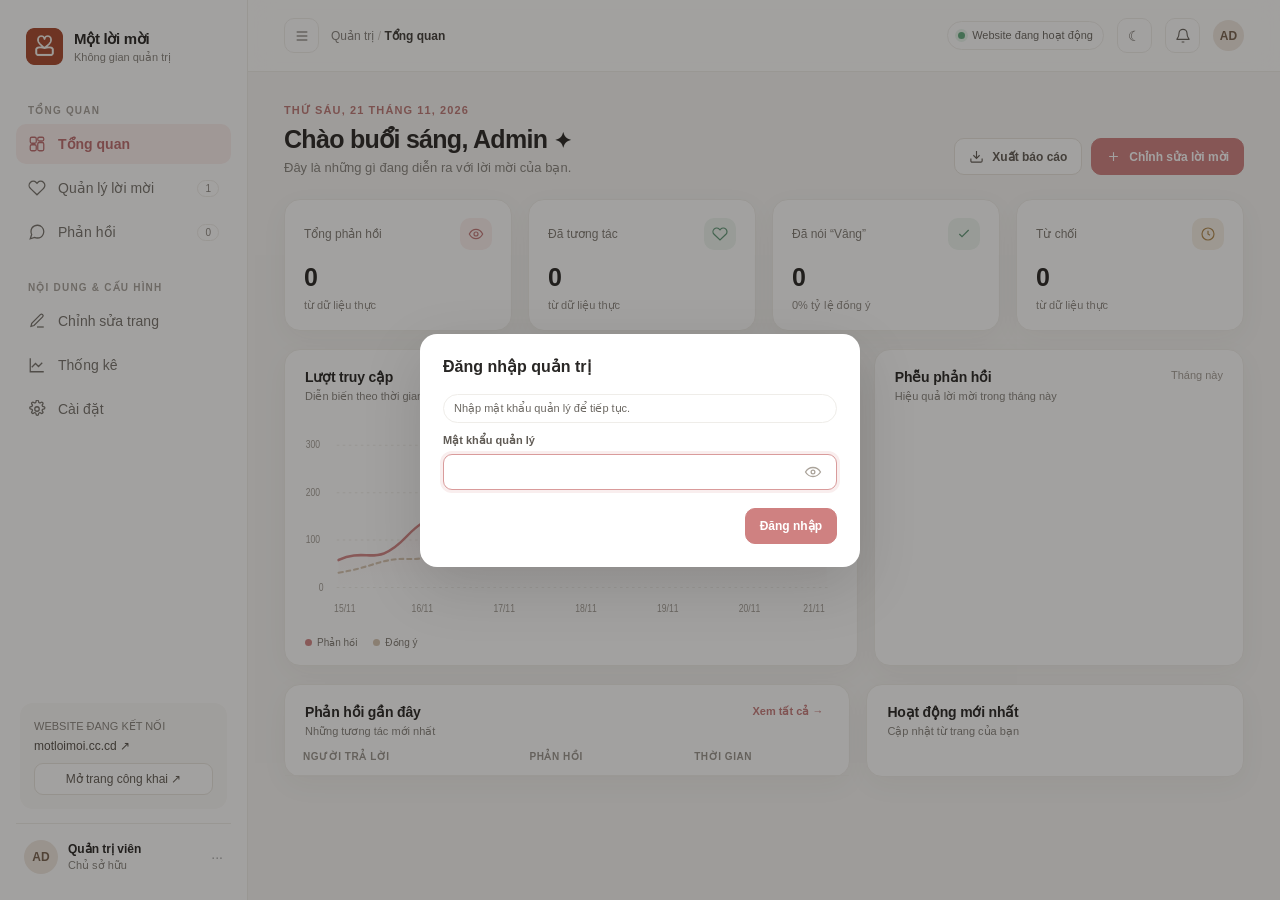
==== commit ff46f238: "Fix invitation flow UX, submission state and admin filters" ====
--- a/frontend/public/admin.html
+++ b/frontend/public/admin.html
@@ -94,8 +94,9 @@
 function toggleSidebar(){const side=$('sidebar');if(matchMedia('(max-width: 760px)').matches)side.classList.toggle('open');else document.body.classList.toggle('sidebar-collapsed')}
 function closeSidebar(){$('sidebar').classList.remove('open')}
 function toggleTheme(){document.body.classList.toggle('dark');const dark=document.body.classList.contains('dark');$('themeIcon').textContent=dark?'☀':'☾';toast(dark?'Đã bật giao diện tối':'Đã bật giao diện sáng')}
-function filterTable(input,id){const q=input.value.toLowerCase();document.querySelectorAll('#'+id+' tbody tr').forEach(r=>r.style.display=r.innerText.toLowerCase().includes(q)?'':'none')}
-function filterStatus(sel,id){document.querySelectorAll('#'+id+' tbody tr').forEach(r=>r.style.display=(!sel.value||r.innerText.includes(sel.value))?'':'none')}
+function applyFilters(id){const q=($('search-'+id)?.value||'').toLowerCase(),s=$('status-'+id)?.value||'';document.querySelectorAll('#'+id+' tbody tr').forEach(r=>{const t=r.innerText.toLowerCase();r.style.display=(t.includes(q)&&(!s||t.includes(s.toLowerCase())))?'':'none'})}
+function filterTable(input,id){input.id='search-'+id;applyFilters(id)}
+function filterStatus(sel,id){sel.id='status-'+id;applyFilters(id)}
 function openModal(){$('modalback').classList.add('open');$('newInvite').focus()}
 function closeModal(){$('modalback').classList.remove('open')}
 function toggleLoginPass(){const input=$('loginPass');const show=input.type==='password';input.type=show?'text':'password';$('loginEye').setAttribute('aria-label',show?'Ẩn mật khẩu':'Hiện mật khẩu')}
@@ -108,7 +109,7 @@
 function badge(v){return v==='Vâng'?'<span class="badge green">Vâng</span>':'<span class="badge rose">Không nha</span>'}
 function inviteName(){return (content&&content.home&&content.home.title)||DEFAULT_HOME.title}
 
-function dailyCounts(){const days=[],all=[],yes=[];const today=new Date();for(let i=6;i>=0;i-=1){const d=new Date(today);d.setDate(d.getDate()-i);const key=d.toISOString().slice(0,10);days.push(String(d.getDate()).padStart(2,'0')+'/'+String(d.getMonth()+1).padStart(2,'0'));const rows=responses.filter(r=>String(r.created_at||'').slice(0,10)===key);all.push(rows.length);yes.push(rows.filter(r=>r.consent==='Vâng').length)}return {days,all,yes}}
+function dailyCounts(){const days=[],all=[],yes=[];const today=new Date();for(let i=6;i>=0;i-=1){const d=new Date(today);d.setDate(d.getDate()-i);const key=d.getFullYear()+'-'+String(d.getMonth()+1).padStart(2,'0')+'-'+String(d.getDate()).padStart(2,'0');days.push(String(d.getDate()).padStart(2,'0')+'/'+String(d.getMonth()+1).padStart(2,'0'));const rows=responses.filter(r=>String(r.created_at||'').slice(0,10)===key);all.push(rows.length);yes.push(rows.filter(r=>r.consent==='Vâng').length)}return {days,all,yes}}
 function renderChart(id,values,secondary){const host=$(id);if(!host)return;const data=values.length?values:[0],max=Math.max(1,...data,...(secondary||[]));const x0=40,x1=607,y0=160,yTop=25;const pts=(arr)=>arr.map((v,i)=>[x0+(x1-x0)*(i/(arr.length-1||1)),y0-(v/max)*(y0-yTop)]);const path=(arr)=>pts(arr).map((p,i)=>(i?'L':'M')+p[0].toFixed(1)+' '+p[1].toFixed(1)).join(' ');const line=path(data),area=line+' L'+x1+' '+y0+' L'+x0+' '+y0+'Z';const labels=dailyCounts().days.map((d,i)=>`<text x="${x0+(x1-x0)*(i/6)}" y="183">${d}</text>`).join('');host.innerHTML='<svg viewBox="0 0 620 190" preserveAspectRatio="none"><defs><linearGradient id="fill-'+id+'" x1="0" x2="0" y1="0" y2="1"><stop offset="0" stop-color="#d48787" stop-opacity=".22"/><stop offset="1" stop-color="#d48787" stop-opacity="0"/></linearGradient></defs><line class="gridline" x1="38" y1="25" x2="610" y2="25"/><line class="gridline" x1="38" y1="70" x2="610" y2="70"/><line class="gridline" x1="38" y1="115" x2="610" y2="115"/><line class="gridline" x1="38" y1="160" x2="610" y2="160"/><path class="area" d="'+area+'" fill="url(#fill-'+id+')"/><path class="line" d="'+line+'"/>'+(secondary?'<path class="line2" d="'+path(secondary)+'"/>':'')+labels+'</svg>'}
 function funnelHtml(rows){return rows.map((r,i)=>'<div class="funnel-item"><div class="funnel-label"><span>'+esc(r.label)+'</span><span>'+r.value+(r.sub?' <small style="font-weight:400;color:#9a948c">('+r.sub+')</small>':'')+'</span></div><div class="track"><div class="bar'+(i?' b'+(i+1):'')+'" style="width:'+r.width+'%"></div></div></div>').join('')}
 function renderOverview(){const yes=responses.filter(r=>r.consent==='Vâng').length,no=responses.filter(r=>r.consent==='Không Nha').length;$('statViews').textContent=responses.length;$('statTouches').textContent=yes+no;$('statYes').textContent=yes;$('statWait').textContent=no;$('footYes').textContent=pct(yes,responses.length)+'% tỷ lệ đồng ý';$('footTouches').textContent=pct(yes+no,responses.length)+'% lượt phản hồi';$('responseCount').textContent=responses.length;
@@ -162,7 +163,7 @@
 async function createInvite(){const name=$('newInvite').value.trim();if(!name){toast('Bạn hãy nhập tên lời mời trước nhé');return}const next={...content,home:{...((content&&content.home)||{}),title:name}};try{await saveContent(next);closeModal();$('newInvite').value='';renderAll();toast('Đã tạo lời mời mới')}catch(e){toast(e.message)}}
 async function deleteInvite(){if(!confirm('Xóa lời mời hiện tại và khôi phục nội dung mẫu?'))return;const next={...content,home:{...DEFAULT_HOME}};try{await saveContent(next);renderAll();toast('Đã xóa lời mời')}catch(e){toast(e.message)}}
 function copyLink(){const url=($('publicUrl')&&$('publicUrl').value)||PUB;if(navigator.clipboard&&navigator.clipboard.writeText)navigator.clipboard.writeText(url).then(()=>toast('Đã sao chép liên kết')).catch(()=>toast('Liên kết: '+url));else toast('Liên kết: '+url)}
-function exportCSV(){const rows=[['Thời gian','Kết quả','Người ghé thăm','Lời mời','Món','Nước','Nơi']];responses.forEach(r=>rows.push([r.created_at||'',r.consent||'',r.visitor_id||'',inviteName(),r.food||'',r.drink||'',r.place||'']));const csv='\ufeff'+rows.map(r=>r.map(v=>'"'+String(v).replaceAll('"','""')+'"').join(',')).join('\n');const active=$('crumb').textContent;const a=document.createElement('a');a.href=URL.createObjectURL(new Blob([csv],{type:'text/csv;charset=utf-8'}));a.download=(active==='Quản lý lời mời'?'loi-moi':'phan-hoi')+'-mot-loi-moi.csv';a.click();URL.revokeObjectURL(a.href);toast('Đã tải dữ liệu CSV')}
+function exportCSV(){const rows=[['Thời gian','Kết quả','Người ghé thăm','Lời mời','Món','Nước','Nơi']];responses.forEach(r=>rows.push([r.created_at||'',r.consent||'',r.visitor_id||'',inviteName(),r.food||'',r.drink||'',r.place||'']));const csv='\ufeff'+rows.map(r=>r.map(v=>'"'+String(v).replaceAll('"','""')+'"').join(',')).join('\n');const active=$('crumb').textContent;const a=document.createElement('a');a.href=URL.createObjectURL(new Blob([csv],{type:'text/csv;charset=utf-8'}));a.download=(active==='Quản lý lời mời'?'loi-moi':'phan-hoi')+'-mot-loi-moi.csv';document.body.appendChild(a);a.click();a.remove();setTimeout(()=>URL.revokeObjectURL(a.href),1000);toast('Đã tải dữ liệu CSV')}
 
 function lastSeen(){return sessionStorage.getItem('inviteflow_admin_last_seen')||''}
 function unreadCount(){const seen=lastSeen();return responses.filter(r=>!seen||String(r.created_at)>seen).length}
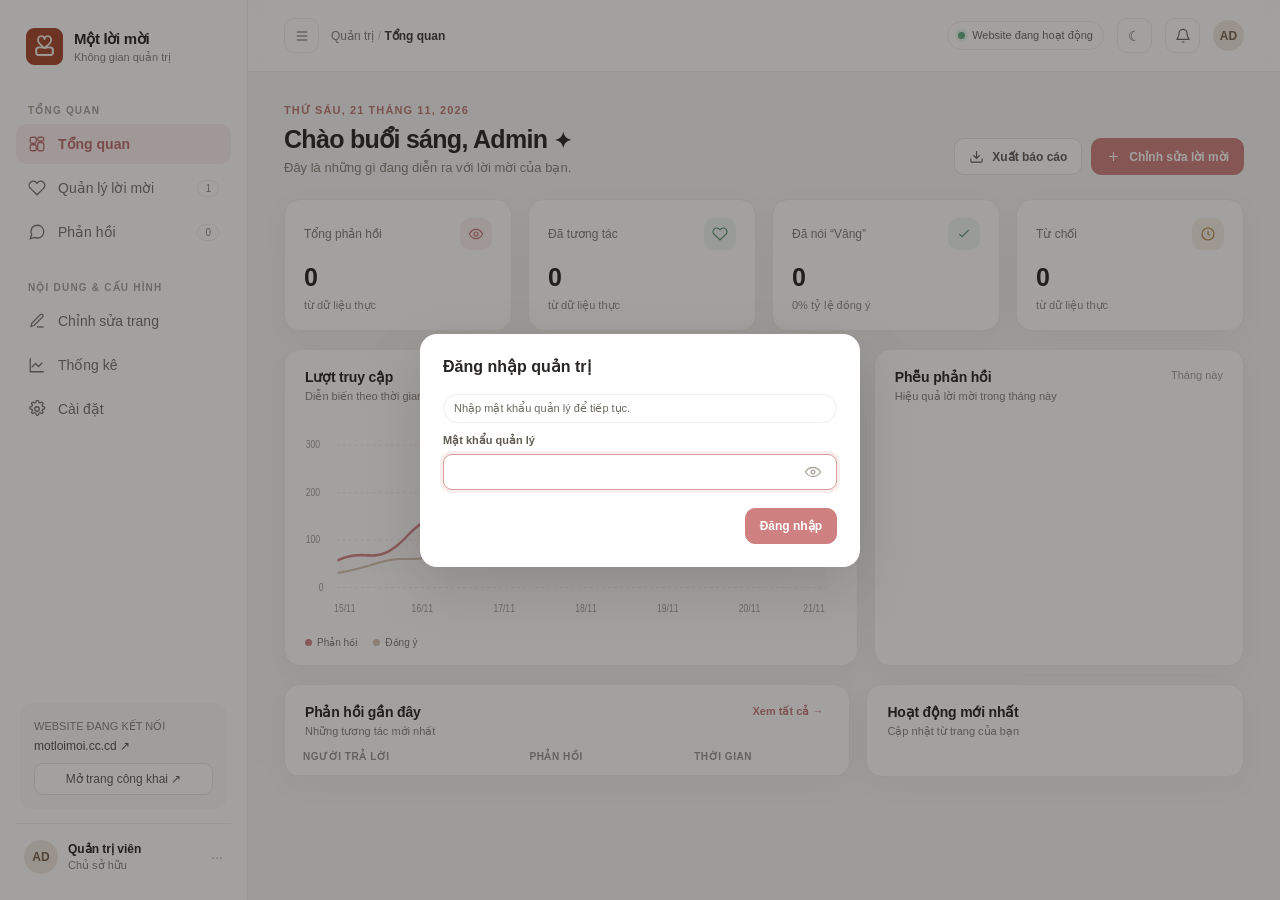
==== commit 7dfb6847: "Refresh done page and polish invitation UI motion" ====
--- a/frontend/public/admin.html
+++ b/frontend/public/admin.html
@@ -7,7 +7,7 @@
 <link rel="icon" type="image/png" href="assets/img/favicon.png">
 <script>window.API_BASE=window.API_BASE||'https://inviteflow-api2.onrender.com';</script>
 <style>
-:root{--bg:#f7f6f4;--paper:#fff;--ink:#292725;--muted:#88847e;--line:#efede9;--rose:#dd8f90;--rose2:#f8e9e8;--green:#5e9a7a;--greenbg:#eaf4ee;--amber:#c58d4c;--shadow:0 8px 28px rgba(46,39,34,.045);--radius:16px;font-family:Inter,-apple-system,BlinkMacSystemFont,"Segoe UI",sans-serif}*{box-sizing:border-box}body{margin:0;background:var(--bg);color:var(--ink);font-size:14px}button,input,select,textarea{font:inherit}button{cursor:pointer}.shell{min-height:100vh}.sidebar{position:fixed;inset:0 auto 0 0;width:248px;background:#fff;border-right:1px solid var(--line);padding:24px 16px;display:flex;flex-direction:column;z-index:5}.brand{display:flex;align-items:center;gap:11px;padding:4px 10px 28px}.brandmark{height:37px;width:37px;display:grid;place-items:center;flex-shrink:0}.brandmark img{width:37px;height:37px;display:block}.brand strong{display:block;font-size:15px;letter-spacing:-.3px}.brand small{display:block;color:var(--muted);font-size:11px;margin-top:3px}.navlabel{font-size:10px;letter-spacing:1.2px;color:#a6a19b;padding:12px 12px 8px;font-weight:700}.nav{display:grid;gap:4px}.nav button{display:flex;align-items:center;gap:12px;width:100%;border:0;background:transparent;text-align:left;padding:11px 12px;border-radius:10px;color:#77736d;transition:.2s}.nav button:hover{background:#faf8f6;color:var(--ink)}.nav button.active{background:#fbefee;color:#bd6e70;font-weight:650}.nav svg{width:18px;height:18px;stroke:currentColor;fill:none;stroke-width:1.7}.nav .count{margin-left:auto;background:#fff;border:1px solid var(--line);border-radius:20px;padding:2px 7px;font-size:10px;color:#8d8882}.side-bottom{margin-top:auto}.site-card{margin:8px 4px 14px;padding:14px;background:#faf9f7;border-radius:13px}.site-card small{color:var(--muted);font-size:11px}.site-url{font-size:12px;margin:6px 0 10px;color:#55504a}.visit{width:100%;border:1px solid #e9e5df;background:#fff;border-radius:9px;padding:8px;color:#625c55;font-size:12px}.profile{border-top:1px solid var(--line);padding:16px 8px 2px;display:flex;align-items:center;gap:10px}.avatar{width:34px;height:34px;border-radius:50%;background:#efe7df;color:#78624f;display:grid;place-items:center;font-size:12px;font-weight:700}.profile b{font-size:12px;display:block}.profile small{color:var(--muted);font-size:11px}.more{margin-left:auto;color:#aaa}.main{margin-left:248px;min-height:100vh}.topbar{height:72px;background:rgba(255,255,255,.82);border-bottom:1px solid var(--line);display:flex;align-items:center;justify-content:space-between;padding:0 36px;position:sticky;top:0;z-index:4;backdrop-filter:blur(12px)}.crumb{color:var(--muted);font-size:12px}.crumb b{color:#403d39;font-weight:600}.topright{display:flex;align-items:center;gap:13px}.status{display:flex;align-items:center;gap:7px;border:1px solid var(--line);padding:7px 10px;border-radius:20px;font-size:11px;color:#6c6862;background:#fff}.status:empty{display:none}.dot{width:7px;height:7px;border-radius:50%;background:#64ac80;box-shadow:0 0 0 3px #e8f4ec}.iconbtn{width:35px;height:35px;border:1px solid var(--line);border-radius:10px;background:#fff;color:#68635d;display:grid;place-items:center;position:relative}.badge-count{position:absolute;top:-5px;right:-5px;min-width:16px;height:16px;border-radius:8px;background:#cf8181;color:#fff;font-size:9px;font-weight:700;display:grid;place-items:center;padding:0 3px;line-height:1}.badge-count[hidden]{display:none}.iconbtn svg{width:16px;height:16px;stroke:currentColor;fill:none;stroke-width:1.7}.content{max-width:1380px;margin:auto;padding:32px 36px 48px}.page{display:none;animation:fade .22s ease}.page.show{display:block}@keyframes fade{from{opacity:.4;transform:translateY(3px)}to{opacity:1;transform:none}}.heading{display:flex;justify-content:space-between;align-items:flex-end;margin-bottom:24px}.eyebrow{color:#be7a78;font-size:11px;font-weight:700;letter-spacing:1.1px;text-transform:uppercase;margin-bottom:8px}.heading h1{font-size:25px;letter-spacing:-.7px;margin:0 0 6px}.heading p{margin:0;color:var(--muted);font-size:13px}.actions{display:flex;gap:9px}.btn{border:1px solid #e8e3dd;background:#fff;color:#625c55;padding:10px 14px;border-radius:10px;font-size:12px;font-weight:600;display:inline-flex;align-items:center;gap:8px;transition:.2s}.btn:hover{transform:translateY(-1px);box-shadow:var(--shadow)}.btn.primary{background:#cf8181;color:#fff;border-color:#cf8181}.btn.primary:hover{background:#bb7071}.btn svg{width:15px;height:15px;stroke:currentColor;fill:none;stroke-width:1.8}.grid{display:grid;gap:16px}.stats{grid-template-columns:repeat(4,1fr);margin-bottom:18px}.card{background:var(--paper);border:1px solid #f0eeea;border-radius:var(--radius);box-shadow:var(--shadow)}.stat{padding:18px 19px}.stat-top{display:flex;justify-content:space-between;align-items:center;color:#817c75;font-size:12px}.stat-icon{height:32px;width:32px;border-radius:10px;background:#fbefee;color:#c3797a;display:grid;place-items:center}.stat-icon svg{width:16px;height:16px;stroke:currentColor;fill:none;stroke-width:1.8}.stat-value{font-size:25px;font-weight:700;letter-spacing:-.7px;margin:13px 0 7px}.stat-foot{font-size:11px;color:#918c86}.positive{color:#599573;font-weight:650}.overview-grid{grid-template-columns:1.55fr 1fr;margin-bottom:18px}.card-head{padding:19px 20px 0;display:flex;justify-content:space-between;align-items:flex-start}.card-head h3{margin:0 0 5px;font-size:14px;letter-spacing:-.2px}.card-head p{margin:0;font-size:11px;color:var(--muted)}.select{border:1px solid var(--line);border-radius:8px;background:#fff;color:#706b64;padding:7px 9px;font-size:11px}.chart{padding:16px 19px 18px;height:234px}.chart svg{width:100%;height:100%;overflow:visible}.chart text{font-family:inherit;font-size:10px;fill:#a39e97}.chart .gridline{stroke:#f0eeea;stroke-dasharray:3 4}.chart .area{fill:url(#fill)}.chart .line{fill:none;stroke:#d48787;stroke-width:2.5;stroke-linecap:round;stroke-linejoin:round}.chart .line2{fill:none;stroke:#d8c6b2;stroke-width:2;stroke-dasharray:5 4;stroke-linecap:round}.chart circle{fill:white;stroke:#d48787;stroke-width:2}.mini-legend{display:flex;gap:16px;padding:0 20px 17px;color:#817c75;font-size:10px}.legend-dot{display:inline-block;width:7px;height:7px;border-radius:50%;background:#d48787;margin-right:5px}.legend-dot.b{background:#d8c6b2}.funnel{padding:14px 20px 20px}.funnel-item{margin:13px 0}.funnel-label{display:flex;justify-content:space-between;font-size:11px;color:#625d57;margin-bottom:7px}.funnel-label span:last-child{font-weight:650;color:#37332f}.track{height:8px;background:#f4f1ed;border-radius:8px;overflow:hidden}.bar{height:100%;border-radius:8px;background:#d99191}.bar.b2{background:#dfb3a4}.bar.b3{background:#a8c8b5}.bottom-grid{grid-template-columns:1.2fr .8fr}.table-wrap{overflow:auto}.table{width:100%;border-collapse:collapse;text-align:left}.table th{color:#9a958e;font-size:10px;text-transform:uppercase;letter-spacing:.55px;font-weight:650;padding:13px 18px;border-bottom:1px solid #f1efec;white-space:nowrap}.table td{padding:13px 18px;border-bottom:1px solid #f4f2ef;font-size:12px;color:#625d57;white-space:nowrap}.table tr:last-child td{border-bottom:0}.table td:first-child{font-weight:600;color:#37332f}.badge{display:inline-flex;align-items:center;gap:5px;border-radius:20px;padding:5px 8px;font-size:10px;font-weight:650}.badge.green{background:#ebf4ee;color:#58866a}.badge.gray{background:#f3f1ee;color:#88827c}.badge.rose{background:#fbefee;color:#bd7474}.badge:before{content:'';width:5px;height:5px;border-radius:50%;background:currentColor}.viewall{color:#c77d7d;font-size:11px;background:none;border:0;font-weight:650}.activity{padding:9px 20px 13px}.activity-row{display:flex;gap:11px;padding:12px 0;border-bottom:1px solid #f4f2ef}.activity-row:last-child{border:0}.activity-symbol{width:29px;height:29px;flex-shrink:0;border-radius:9px;background:#edf5ef;color:#5d9977;display:grid;place-items:center;font-size:13px}.activity-symbol.no{background:#fbefee;color:#c47a7a}.activity-copy{font-size:11px;color:#65605a;line-height:1.45;flex:1}.activity-copy b{color:#3b3733}.activity-copy small{display:block;color:#a19b94;margin-top:3px;font-size:10px}.section-card{padding:20px;margin-bottom:16px}.toolbar{display:flex;align-items:center;gap:9px}.search{position:relative}.search input{height:36px;width:210px;border:1px solid var(--line);border-radius:9px;padding:0 12px 0 34px;outline:none;font-size:11px;background:white}.search input:focus,.field input:focus,.field textarea:focus,.field select:focus{border-color:#d99b9b;box-shadow:0 0 0 3px #f9eeee}.search svg{position:absolute;left:11px;top:10px;width:15px;height:15px;stroke:#aaa39a;fill:none;stroke-width:1.8}.row-title{display:flex;align-items:center;gap:9px}.row-title .thumb{width:30px;height:30px;border-radius:9px;background:#faeceb;display:grid;place-items:center;color:#c27a7b}.row-title small{display:block;color:#a49f98;font-weight:400;margin-top:3px;font-size:10px}.table .act{display:flex;gap:5px}.tiny{border:1px solid #ebe8e4;background:#fff;border-radius:7px;height:27px;width:28px;color:#817b74;display:grid;place-items:center}.tiny:hover{color:#bd7474;background:#fcf4f3}.tiny svg{width:13px;height:13px;stroke:currentColor;fill:none;stroke-width:1.7}.pagination{display:flex;align-items:center;justify-content:space-between;color:#99938c;padding:14px 18px 0;font-size:10px}.pages{display:flex;gap:5px}.pages button{height:26px;min-width:26px;border:1px solid var(--line);border-radius:7px;background:#fff;color:#777;font-size:10px}.pages button.current{background:#faeceb;border-color:#f3dada;color:#b96e6f}.editor-grid{grid-template-columns:1.2fr .8fr;align-items:start}.form-card{padding:22px}.form-card h3{font-size:14px;margin:0 0 4px}.form-card>p{font-size:11px;color:var(--muted);margin:0 0 21px}.field{margin-bottom:16px}.item-edit{display:grid;grid-template-columns:1.2fr 1.4fr 1.6fr auto auto;gap:8px;align-items:end;padding-top:8px;border-top:1px solid var(--line)}.item-edit .field{margin:0}.item-edit label{margin-bottom:4px;font-size:12px}.img-thumb{width:36px;height:36px;object-fit:cover;border-radius:8px;border:1px solid var(--line);background:#faf9f7;flex-shrink:0}.img-pick{padding:6px 9px;font-size:11px;min-height:32px}.field label{display:block;font-size:11px;font-weight:650;color:#605b55;margin-bottom:7px}.field input,.field textarea,.field select{width:100%;border:1px solid #eae7e2;border-radius:9px;padding:10px 11px;outline:none;font-size:12px;color:#38342f;background:#fff;transition:.2s}.field input[type=checkbox]{width:auto;min-height:0;padding:0}.field input[type=color]{width:48px;height:32px;padding:2px}.field-wrap{position:relative}.eye-btn{position:absolute;right:8px;top:50%;transform:translateY(-50%);width:32px;height:32px;border:0;background:none;color:#aaa39a;display:grid;place-items:center;cursor:pointer}.eye-btn:hover{color:var(--ink)}.eye-btn svg{width:18px;height:18px;stroke:currentColor;fill:none;stroke-width:1.7}.field textarea{min-height:76px;resize:vertical}.hint{color:#a29c95;font-size:10px;margin-top:6px}.two-col{display:grid;grid-template-columns:1fr 1fr;gap:12px}.switchline{display:flex;justify-content:space-between;align-items:center;padding:12px 0;border-top:1px solid #f1efec}.switchline b{display:block;font-size:11px}.switchline small{display:block;color:#99938c;font-size:10px;margin-top:4px}.switch{position:relative;width:36px;height:20px}.switch input{opacity:0;width:0;height:0}.slider{position:absolute;inset:0;background:#d7d2cc;border-radius:20px;transition:.2s}.slider:before{content:'';position:absolute;height:14px;width:14px;left:3px;top:3px;background:#fff;border-radius:50%;transition:.2s}.switch input:checked+.slider{background:#cf8585}.switch input:checked+.slider:before{transform:translateX(16px)}.preview-card{padding:18px;position:sticky;top:92px}.preview-head{display:flex;justify-content:space-between;align-items:center;margin-bottom:14px}.preview-head b{font-size:12px}.live{font-size:10px;color:#5c9673}.live:before{content:'';display:inline-block;width:6px;height:6px;background:#65aa80;border-radius:50%;margin-right:5px}.preview{min-height:330px;border-radius:13px;background:linear-gradient(155deg,#fffaf8,#f7eeee);display:flex;align-items:center;justify-content:center;text-align:center;padding:28px;color:#46403b}.preview-inner{max-width:280px}.preview .spark{font-size:24px;color:#d98a8c;margin-bottom:10px}.preview h2{font-family:"Times New Roman",Georgia,serif;font-size:27px;font-weight:500;line-height:1.18;margin:0 0 11px}.preview p{font-family:"Times New Roman",Georgia,serif;font-size:13px;color:#81746d;line-height:1.6;margin:0 auto 20px}.preview-actions{display:flex;justify-content:center;gap:8px}.preview-actions span{border-radius:30px;background:#d48989;color:white;padding:8px 16px;font-size:11px}.preview-actions span+span{background:#fff;color:#81746d;border:1px solid #eee5df}.preview-note{font-size:10px;color:#aaa29b;text-align:center;margin-top:11px}.swatches{display:flex;gap:9px}.swatch{width:29px;height:29px;border-radius:9px;border:2px solid white;box-shadow:0 0 0 1px #e8e3dd}.swatch.selected{box-shadow:0 0 0 2px #c97c7c}.response-kpis{grid-template-columns:repeat(3,1fr);margin-bottom:16px}.metric{padding:16px}.metric small{font-size:10px;color:#969089}.metric strong{font-size:20px;display:block;margin-top:7px}.settings-grid{grid-template-columns:1fr 1fr}.settings-card{padding:21px}.settings-card h3{font-size:14px;margin:0 0 4px}.settings-card>p{font-size:11px;color:var(--muted);margin:0 0 18px}.danger{border-color:#f1dddd}.danger h3{color:#b96363}.empty{display:none;padding:32px;text-align:center;color:#999}.toast{position:fixed;right:24px;bottom:24px;background:#302d2a;color:white;padding:12px 17px;border-radius:11px;box-shadow:0 8px 30px #0002;font-size:12px;z-index:20;opacity:0;transform:translateY(10px);transition:.25s;pointer-events:none}.toast.on{opacity:1;transform:translateY(0)}.modalback{display:none;position:fixed;inset:0;background:#17141266;z-index:15;align-items:center;justify-content:center;padding:20px}.modalback.open{display:flex}.modal{background:#fff;border-radius:17px;width:min(440px,100%);padding:23px;box-shadow:0 20px 60px #0002}.modal.wide{width:min(860px,100%);max-height:calc(100vh - 40px);overflow-y:auto}.modal-top{display:flex;justify-content:space-between;align-items:center;margin-bottom:18px}.modal h3{margin:0;font-size:16px}.close{border:0;background:#f5f3f0;border-radius:8px;width:29px;height:29px;color:#777}.modal-actions{display:flex;justify-content:flex-end;gap:8px;margin-top:18px}.mobile-menu{display:grid}
+:root{--bg:#f7f6f4;--paper:#fff;--ink:#292725;--muted:#88847e;--line:#efede9;--rose:#dd8f90;--rose2:#f8e9e8;--green:#5e9a7a;--greenbg:#eaf4ee;--amber:#c58d4c;--shadow:0 8px 28px rgba(46,39,34,.045);--radius:16px;font-family:Inter,-apple-system,BlinkMacSystemFont,"Segoe UI",sans-serif}*{box-sizing:border-box}body{margin:0;background:var(--bg);color:var(--ink);font-size:14px}button,input,select,textarea{font:inherit}button{cursor:pointer}.shell{min-height:100vh}.sidebar{position:fixed;inset:0 auto 0 0;width:248px;background:#fff;border-right:1px solid var(--line);padding:24px 16px;display:flex;flex-direction:column;z-index:5}.brand{display:flex;align-items:center;gap:11px;padding:4px 10px 28px}.brandmark{height:37px;width:37px;display:grid;place-items:center;flex-shrink:0}.brandmark img{width:37px;height:37px;display:block}.brand strong{display:block;font-size:15px;letter-spacing:-.3px}.brand small{display:block;color:var(--muted);font-size:11px;margin-top:3px}.navlabel{font-size:10px;letter-spacing:1.2px;color:#a6a19b;padding:12px 12px 8px;font-weight:700}.nav{display:grid;gap:4px}.nav button{display:flex;align-items:center;gap:12px;width:100%;border:0;background:transparent;text-align:left;padding:11px 12px;border-radius:10px;color:#77736d;transition:.2s}.nav button:hover{background:#faf8f6;color:var(--ink)}.nav button.active{background:#fbefee;color:#bd6e70;font-weight:650}.nav svg{width:18px;height:18px;stroke:currentColor;fill:none;stroke-width:1.7}.nav .count{margin-left:auto;background:#fff;border:1px solid var(--line);border-radius:20px;padding:2px 7px;font-size:10px;color:#8d8882}.side-bottom{margin-top:auto}.site-card{margin:8px 4px 14px;padding:14px;background:#faf9f7;border-radius:13px}.site-card small{color:var(--muted);font-size:11px}.site-url{font-size:12px;margin:6px 0 10px;color:#55504a}.visit{width:100%;border:1px solid #e9e5df;background:#fff;border-radius:9px;padding:8px;color:#625c55;font-size:12px}.profile{border-top:1px solid var(--line);padding:16px 8px 2px;display:flex;align-items:center;gap:10px}.avatar{width:34px;height:34px;border-radius:50%;background:#efe7df;color:#78624f;display:grid;place-items:center;font-size:12px;font-weight:700}.profile b{font-size:12px;display:block}.profile small{color:var(--muted);font-size:11px}.more{margin-left:auto;color:#aaa}.main{margin-left:248px;min-height:100vh}.topbar{height:72px;background:rgba(255,255,255,.82);border-bottom:1px solid var(--line);display:flex;align-items:center;justify-content:space-between;padding:0 36px;position:sticky;top:0;z-index:4;backdrop-filter:blur(12px)}.crumb{color:var(--muted);font-size:12px}.crumb b{color:#403d39;font-weight:600}.topright{display:flex;align-items:center;gap:13px}.status{display:flex;align-items:center;gap:7px;border:1px solid var(--line);padding:7px 10px;border-radius:20px;font-size:11px;color:#6c6862;background:#fff}.status:empty{display:none}.dot{width:7px;height:7px;border-radius:50%;background:#64ac80;box-shadow:0 0 0 3px #e8f4ec}.iconbtn{width:35px;height:35px;border:1px solid var(--line);border-radius:10px;background:#fff;color:#68635d;display:grid;place-items:center;position:relative}.badge-count{position:absolute;top:-5px;right:-5px;min-width:16px;height:16px;border-radius:8px;background:#cf8181;color:#fff;font-size:9px;font-weight:700;display:grid;place-items:center;padding:0 3px;line-height:1}.badge-count[hidden]{display:none}.iconbtn svg{width:16px;height:16px;stroke:currentColor;fill:none;stroke-width:1.7}.content{max-width:1380px;margin:auto;padding:32px 36px 48px}.page{display:none;animation:fade .22s ease}.page.show{display:block}@keyframes fade{from{opacity:.4;transform:translateY(3px)}to{opacity:1;transform:none}}.heading{display:flex;justify-content:space-between;align-items:flex-end;margin-bottom:24px}.eyebrow{color:#be7a78;font-size:11px;font-weight:700;letter-spacing:1.1px;text-transform:uppercase;margin-bottom:8px}.heading h1{font-size:25px;letter-spacing:-.7px;margin:0 0 6px}.heading p{margin:0;color:var(--muted);font-size:13px}.actions{display:flex;gap:9px}.btn{border:1px solid #e8e3dd;background:#fff;color:#625c55;padding:10px 14px;border-radius:10px;font-size:12px;font-weight:600;display:inline-flex;align-items:center;gap:8px;transition:.2s}.btn:hover{transform:translateY(-1px);box-shadow:var(--shadow)}.btn.primary{background:#cf8181;color:#fff;border-color:#cf8181}.btn.primary:hover{background:#bb7071}.btn svg{width:15px;height:15px;stroke:currentColor;fill:none;stroke-width:1.8}.grid{display:grid;gap:16px}.stats{grid-template-columns:repeat(4,1fr);margin-bottom:18px}.card{background:var(--paper);border:1px solid #f0eeea;border-radius:var(--radius);box-shadow:var(--shadow)}.stat{padding:18px 19px}.stat-top{display:flex;justify-content:space-between;align-items:center;color:#817c75;font-size:12px}.stat-icon{height:32px;width:32px;border-radius:10px;background:#fbefee;color:#c3797a;display:grid;place-items:center}.stat-icon svg{width:16px;height:16px;stroke:currentColor;fill:none;stroke-width:1.8}.stat-value{font-size:25px;font-weight:700;letter-spacing:-.7px;margin:13px 0 7px}.stat-foot{font-size:11px;color:#918c86}.positive{color:#599573;font-weight:650}.overview-grid{grid-template-columns:1.55fr 1fr;margin-bottom:18px}.card-head{padding:19px 20px 0;display:flex;justify-content:space-between;align-items:flex-start}.card-head h3{margin:0 0 5px;font-size:14px;letter-spacing:-.2px}.card-head p{margin:0;font-size:11px;color:var(--muted)}.select{border:1px solid var(--line);border-radius:8px;background:#fff;color:#706b64;padding:7px 9px;font-size:11px}.chart{padding:16px 19px 18px;height:234px}.chart svg{width:100%;height:100%;overflow:visible}.chart text{font-family:inherit;font-size:10px;fill:#a39e97}.chart .gridline{stroke:#f0eeea;stroke-dasharray:3 4}.chart .area{fill:url(#fill)}.chart .line{fill:none;stroke:#d48787;stroke-width:2.5;stroke-linecap:round;stroke-linejoin:round}.chart .line2{fill:none;stroke:#d8c6b2;stroke-width:2;stroke-dasharray:5 4;stroke-linecap:round}.chart circle{fill:white;stroke:#d48787;stroke-width:2}.mini-legend{display:flex;gap:16px;padding:0 20px 17px;color:#817c75;font-size:10px}.legend-dot{display:inline-block;width:7px;height:7px;border-radius:50%;background:#d48787;margin-right:5px}.legend-dot.b{background:#d8c6b2}.funnel{padding:14px 20px 20px}.funnel-item{margin:13px 0}.funnel-label{display:flex;justify-content:space-between;font-size:11px;color:#625d57;margin-bottom:7px}.funnel-label span:last-child{font-weight:650;color:#37332f}.track{height:8px;background:#f4f1ed;border-radius:8px;overflow:hidden}.bar{height:100%;border-radius:8px;background:#d99191}.bar.b2{background:#dfb3a4}.bar.b3{background:#a8c8b5}.bottom-grid{grid-template-columns:1.2fr .8fr}.table-wrap{overflow:auto}.table{width:100%;border-collapse:collapse;text-align:left}.table th{color:#9a958e;font-size:10px;text-transform:uppercase;letter-spacing:.55px;font-weight:650;padding:13px 18px;border-bottom:1px solid #f1efec;white-space:nowrap}.table td{padding:13px 18px;border-bottom:1px solid #f4f2ef;font-size:12px;color:#625d57;white-space:nowrap}.table tr:last-child td{border-bottom:0}.table td:first-child{font-weight:600;color:#37332f}.badge{display:inline-flex;align-items:center;gap:5px;border-radius:20px;padding:5px 8px;font-size:10px;font-weight:650}.badge.green{background:#ebf4ee;color:#58866a}.badge.gray{background:#f3f1ee;color:#88827c}.badge.rose{background:#fbefee;color:#bd7474}.badge:before{content:'';width:5px;height:5px;border-radius:50%;background:currentColor}.viewall{color:#c77d7d;font-size:11px;background:none;border:0;font-weight:650}.activity{padding:9px 20px 13px}.activity-row{display:flex;gap:11px;padding:12px 0;border-bottom:1px solid #f4f2ef}.activity-row:last-child{border:0}.activity-symbol{width:29px;height:29px;flex-shrink:0;border-radius:9px;background:#edf5ef;color:#5d9977;display:grid;place-items:center;font-size:13px}.activity-symbol.no{background:#fbefee;color:#c47a7a}.activity-copy{font-size:11px;color:#65605a;line-height:1.45;flex:1}.activity-copy b{color:#3b3733}.activity-copy small{display:block;color:#a19b94;margin-top:3px;font-size:10px}.section-card{padding:20px;margin-bottom:16px}.toolbar{display:flex;align-items:center;gap:9px}.search{position:relative}.search input{height:36px;width:210px;border:1px solid var(--line);border-radius:9px;padding:0 12px 0 34px;outline:none;font-size:11px;background:white}.search input:focus,.field input:focus,.field textarea:focus,.field select:focus{border-color:#d99b9b;box-shadow:0 0 0 3px #f9eeee}.search svg{position:absolute;left:11px;top:10px;width:15px;height:15px;stroke:#aaa39a;fill:none;stroke-width:1.8}.row-title{display:flex;align-items:center;gap:9px}.row-title .thumb{width:30px;height:30px;border-radius:9px;background:#faeceb;display:grid;place-items:center;color:#c27a7b}.row-title small{display:block;color:#a49f98;font-weight:400;margin-top:3px;font-size:10px}.table .act{display:flex;gap:5px}.tiny{border:1px solid #ebe8e4;background:#fff;border-radius:7px;height:27px;width:28px;color:#817b74;display:grid;place-items:center}.tiny:hover{color:#bd7474;background:#fcf4f3}.tiny svg{width:13px;height:13px;stroke:currentColor;fill:none;stroke-width:1.7}.pagination{display:flex;align-items:center;justify-content:space-between;color:#99938c;padding:14px 18px 0;font-size:10px}.pages{display:flex;gap:5px}.pages button{height:26px;min-width:26px;border:1px solid var(--line);border-radius:7px;background:#fff;color:#777;font-size:10px}.pages button.current{background:#faeceb;border-color:#f3dada;color:#b96e6f}.editor-grid{grid-template-columns:1.2fr .8fr;align-items:start}.form-card{padding:22px}.form-card h3{font-size:14px;margin:0 0 4px}.form-card>p{font-size:11px;color:var(--muted);margin:0 0 21px}.field{margin-bottom:16px}.item-edit{display:grid;grid-template-columns:1.2fr 1.4fr 1.6fr auto auto;gap:8px;align-items:end;padding-top:8px;border-top:1px solid var(--line)}.item-edit .field{margin:0}.item-edit label{margin-bottom:4px;font-size:12px}.img-thumb{width:36px;height:36px;object-fit:cover;border-radius:8px;border:1px solid var(--line);background:#faf9f7;flex-shrink:0}.img-pick{padding:6px 9px;font-size:11px;min-height:32px}.field label{display:block;font-size:11px;font-weight:650;color:#605b55;margin-bottom:7px}.field input,.field textarea,.field select{width:100%;border:1px solid #eae7e2;border-radius:9px;padding:10px 11px;outline:none;font-size:12px;color:#38342f;background:#fff;transition:.2s}.field input[type=checkbox]{width:auto;min-height:0;padding:0}.field input[type=color]{width:48px;height:32px;padding:2px}.field-wrap{position:relative}.eye-btn{position:absolute;right:8px;top:50%;transform:translateY(-50%);width:32px;height:32px;border:0;background:none;color:#aaa39a;display:grid;place-items:center;cursor:pointer}.eye-btn:hover{color:var(--ink)}.eye-btn svg{width:18px;height:18px;stroke:currentColor;fill:none;stroke-width:1.7}.field textarea{min-height:76px;resize:vertical}.hint{color:#a29c95;font-size:10px;margin-top:6px}.two-col{display:grid;grid-template-columns:1fr 1fr;gap:12px}.switchline{display:flex;justify-content:space-between;align-items:center;padding:12px 0;border-top:1px solid #f1efec}.switchline b{display:block;font-size:11px}.switchline small{display:block;color:#99938c;font-size:10px;margin-top:4px}.switch{position:relative;width:36px;height:20px}.switch input{opacity:0;width:0;height:0}.slider{position:absolute;inset:0;background:#d7d2cc;border-radius:20px;transition:.2s}.slider:before{content:'';position:absolute;height:14px;width:14px;left:3px;top:3px;background:#fff;border-radius:50%;transition:.2s}.switch input:checked+.slider{background:#cf8585}.switch input:checked+.slider:before{transform:translateX(16px)}.preview-card{padding:18px;position:sticky;top:92px}.preview-head{display:flex;justify-content:space-between;align-items:center;margin-bottom:14px}.preview-head b{font-size:12px}.live{font-size:10px;color:#5c9673}.live:before{content:'';display:inline-block;width:6px;height:6px;background:#65aa80;border-radius:50%;margin-right:5px}.preview{min-height:330px;border-radius:13px;background:linear-gradient(155deg,#fffaf8,#f7eeee);display:flex;align-items:center;justify-content:center;text-align:center;padding:28px;color:#46403b}.preview-inner{max-width:280px}.preview .spark{font-size:24px;color:#d98a8c;margin-bottom:10px}.preview h2{font-family:"Times New Roman",Georgia,serif;font-size:27px;font-weight:500;line-height:1.18;margin:0 0 11px}.preview p{font-family:"Times New Roman",Georgia,serif;font-size:13px;color:#81746d;line-height:1.6;margin:0 auto 20px}.preview-actions{display:flex;justify-content:center;gap:8px}.preview-actions span{border-radius:30px;background:#d48989;color:white;padding:8px 16px;font-size:11px}.preview-actions span+span{background:#fff;color:#81746d;border:1px solid #eee5df}.preview-note{font-size:10px;color:#aaa29b;text-align:center;margin-top:11px}.swatches{display:flex;gap:9px}.swatch{width:29px;height:29px;border-radius:9px;border:2px solid white;box-shadow:0 0 0 1px #e8e3dd}.swatch.selected{box-shadow:0 0 0 2px #c97c7c}.response-kpis{grid-template-columns:repeat(3,1fr);margin-bottom:16px}.metric{padding:16px}.metric small{font-size:10px;color:#969089}.metric strong{font-size:20px;display:block;margin-top:7px}.settings-grid{grid-template-columns:1fr 1fr}.settings-card{padding:21px}.settings-card h3{font-size:14px;margin:0 0 4px}.settings-card>p{font-size:11px;color:var(--muted);margin:0 0 18px}.danger{border-color:#f1dddd}.danger h3{color:#b96363}.empty{display:none;padding:32px;text-align:center;color:#999}.toast{position:fixed;right:24px;bottom:24px;background:#302d2a;color:white;padding:12px 17px;border-radius:11px;box-shadow:0 8px 30px #0002;font-size:12px;z-index:20;opacity:0;transform:translateY(10px);transition:.25s;pointer-events:none}.toast.on{opacity:1;transform:translateY(0)}.modalback{display:none;position:fixed;inset:0;background:#17141266;z-index:15;align-items:center;justify-content:center;padding:20px}.modalback.open{display:flex}.modal{background:#fff;border-radius:17px;width:min(440px,100%);padding:23px;box-shadow:0 20px 60px #0002}.modal.wide{width:min(860px,100%);max-height:calc(100vh - 40px);overflow-y:auto}.modal-top{display:flex;justify-content:space-between;align-items:center;margin-bottom:18px}.modal h3{margin:0;font-size:16px}.close{border:0;background:#f5f3f0;border-radius:8px;width:29px;height:29px;color:#777}.modal-actions{display:flex;justify-content:flex-end;gap:8px;margin-top:18px}.mobile-menu{display:grid}.chart .line,.chart .line2{stroke-dasharray:1;stroke-dashoffset:1;animation:draw-line 900ms cubic-bezier(.22,1,.36,1) forwards}.chart .line2{animation-delay:120ms}@keyframes draw-line{to{stroke-dashoffset:0}}
 body.dark{--bg:#171817;--paper:#212321;--ink:#eeeae5;--muted:#a8a39c;--line:#343634;--shadow:0 8px 28px rgba(0,0,0,.18);color-scheme:dark}body.dark .sidebar,body.dark .topbar{background:rgba(31,33,31,.94)}body.dark .nav button{color:#b5b1aa}body.dark .nav button.active{background:#3a2c2d;color:#e2a0a0}body.dark .nav button:hover,body.dark .site-card{background:#292b29}body.dark .site-url,body.dark .crumb b,body.dark .table td:first-child,body.dark .funnel-label span:last-child,body.dark .activity-copy b{color:#eeeae5}body.dark .visit,body.dark .iconbtn,body.dark .status,body.dark .btn,body.dark .select,body.dark .search input,body.dark .field input,body.dark .field textarea,body.dark .field select,body.dark .tiny,body.dark .pages button{background:#282a28;color:#ddd8d1;border-color:#3b3d3b}body.dark .card{border-color:#323432}body.dark .table th,body.dark .table td,body.dark .activity-row,body.dark .switchline{border-color:#353735}body.dark .track{background:#363836}body.dark .preview{background:linear-gradient(155deg,#342d2b,#302527);color:#eeeae5}body.dark .preview p{color:#d2c2b8}body.dark .preview-actions span+span{background:#292b29;color:#ddd;border-color:#48413d}body.dark .modal{background:#242624;color:#eeeae5}body.dark .close{background:#353735;color:#ddd}body.dark .funnel>div[style*="background:#faf7f3"]{background:#302c28!important}
 .sidebar-scrim{display:none}.sidebar-close{display:none;border:0;background:#f7f4f1;color:#756e67;border-radius:8px;width:30px;height:30px;font-size:18px;margin-left:auto}.sidebar-collapsed .sidebar{width:76px;padding:24px 10px}.sidebar-collapsed .main{margin-left:76px}.sidebar-collapsed .brand{justify-content:center;padding-left:0;padding-right:0}.sidebar-collapsed .brand>div:nth-child(2),.sidebar-collapsed .navlabel,.sidebar-collapsed .site-card,.sidebar-collapsed .profile>div:not(.avatar),.sidebar-collapsed .profile .more{display:none}.sidebar-collapsed .nav button{font-size:0;justify-content:center;padding:12px 0}.sidebar-collapsed .nav .count{display:none}.sidebar-collapsed .profile{justify-content:center;padding:16px 0 2px}.sidebar-collapsed .side-bottom{display:flex;flex-direction:column;align-items:center}
 @media(max-width:1020px){.sidebar{width:216px}.main{margin-left:216px}.content{padding:25px 23px}.topbar{padding:0 23px}.stats{grid-template-columns:repeat(2,1fr)}.overview-grid{grid-template-columns:1fr}.bottom-grid{grid-template-columns:1fr}}
@@ -81,6 +81,7 @@
 const fmt=v=>{const d=new Date(v);return Number.isNaN(d.getTime())?String(v||'—'):d.toLocaleString('vi-VN')};
 const token=()=>sessionStorage.getItem('inviteflow_admin_token')||'';
 const pct=(a,b)=>b?Math.round((a/b)*100):0;
+function countUp(id,value,suffix=''){const el=$(id);if(!el)return;const from=Number(el.dataset.count||0);el.dataset.count=value;if(from===value||matchMedia('(prefers-reduced-motion: reduce)').matches){el.textContent=value+suffix;return}const t0=performance.now(),dur=520;function step(now){const p=Math.min(1,(now-t0)/dur),e=1-Math.pow(1-p,3);el.textContent=Math.round(from+(value-from)*e)+suffix;if(p<1)requestAnimationFrame(step)}requestAnimationFrame(step)}
 
 async function raw(path,opt={}){const r=await fetch(API+path,{...opt,headers:{'Content-Type':'application/json',...(opt.headers||{})}});const b=await r.json().catch(()=>({}));if(!r.ok)throw new Error(b.error||('Lỗi '+r.status));return b}
 async function api(path,opt={}){const r=await fetch(API+path,{...opt,headers:{'Content-Type':'application/json',Authorization:'Bearer '+token(),...(opt.headers||{})}});if(r.status===401){sessionStorage.removeItem('inviteflow_admin_token');openLogin('Phiên đăng nhập hết hạn, nhập lại mật khẩu');throw new Error('Cần đăng nhập lại')}const b=await r.json().catch(()=>({}));if(!r.ok)throw new Error(b.error||('Lỗi '+r.status));return b}
@@ -110,9 +111,9 @@
 function inviteName(){return (content&&content.home&&content.home.title)||DEFAULT_HOME.title}
 
 function dailyCounts(){const days=[],all=[],yes=[];const today=new Date();for(let i=6;i>=0;i-=1){const d=new Date(today);d.setDate(d.getDate()-i);const key=d.getFullYear()+'-'+String(d.getMonth()+1).padStart(2,'0')+'-'+String(d.getDate()).padStart(2,'0');days.push(String(d.getDate()).padStart(2,'0')+'/'+String(d.getMonth()+1).padStart(2,'0'));const rows=responses.filter(r=>String(r.created_at||'').slice(0,10)===key);all.push(rows.length);yes.push(rows.filter(r=>r.consent==='Vâng').length)}return {days,all,yes}}
-function renderChart(id,values,secondary){const host=$(id);if(!host)return;const data=values.length?values:[0],max=Math.max(1,...data,...(secondary||[]));const x0=40,x1=607,y0=160,yTop=25;const pts=(arr)=>arr.map((v,i)=>[x0+(x1-x0)*(i/(arr.length-1||1)),y0-(v/max)*(y0-yTop)]);const path=(arr)=>pts(arr).map((p,i)=>(i?'L':'M')+p[0].toFixed(1)+' '+p[1].toFixed(1)).join(' ');const line=path(data),area=line+' L'+x1+' '+y0+' L'+x0+' '+y0+'Z';const labels=dailyCounts().days.map((d,i)=>`<text x="${x0+(x1-x0)*(i/6)}" y="183">${d}</text>`).join('');host.innerHTML='<svg viewBox="0 0 620 190" preserveAspectRatio="none"><defs><linearGradient id="fill-'+id+'" x1="0" x2="0" y1="0" y2="1"><stop offset="0" stop-color="#d48787" stop-opacity=".22"/><stop offset="1" stop-color="#d48787" stop-opacity="0"/></linearGradient></defs><line class="gridline" x1="38" y1="25" x2="610" y2="25"/><line class="gridline" x1="38" y1="70" x2="610" y2="70"/><line class="gridline" x1="38" y1="115" x2="610" y2="115"/><line class="gridline" x1="38" y1="160" x2="610" y2="160"/><path class="area" d="'+area+'" fill="url(#fill-'+id+')"/><path class="line" d="'+line+'"/>'+(secondary?'<path class="line2" d="'+path(secondary)+'"/>':'')+labels+'</svg>'}
+function renderChart(id,values,secondary){const host=$(id);if(!host)return;const data=values.length?values:[0],max=Math.max(1,...data,...(secondary||[]));const x0=40,x1=607,y0=160,yTop=25;const pts=(arr)=>arr.map((v,i)=>[x0+(x1-x0)*(i/(arr.length-1||1)),y0-(v/max)*(y0-yTop)]);const path=(arr)=>pts(arr).map((p,i)=>(i?'L':'M')+p[0].toFixed(1)+' '+p[1].toFixed(1)).join(' ');const line=path(data),area=line+' L'+x1+' '+y0+' L'+x0+' '+y0+'Z';const labels=dailyCounts().days.map((d,i)=>`<text x="${x0+(x1-x0)*(i/6)}" y="183">${d}</text>`).join('');host.innerHTML='<svg viewBox="0 0 620 190" preserveAspectRatio="none"><defs><linearGradient id="fill-'+id+'" x1="0" x2="0" y1="0" y2="1"><stop offset="0" stop-color="#d48787" stop-opacity=".22"/><stop offset="1" stop-color="#d48787" stop-opacity="0"/></linearGradient></defs><line class="gridline" x1="38" y1="25" x2="610" y2="25"/><line class="gridline" x1="38" y1="70" x2="610" y2="70"/><line class="gridline" x1="38" y1="115" x2="610" y2="115"/><line class="gridline" x1="38" y1="160" x2="610" y2="160"/><path class="area" d="'+area+'" fill="url(#fill-'+id+')"/><path class="line" pathLength="1" d="'+line+'"/>'+(secondary?'<path class="line2" pathLength="1" d="'+path(secondary)+'"/>':'')+labels+'</svg>'}
 function funnelHtml(rows){return rows.map((r,i)=>'<div class="funnel-item"><div class="funnel-label"><span>'+esc(r.label)+'</span><span>'+r.value+(r.sub?' <small style="font-weight:400;color:#9a948c">('+r.sub+')</small>':'')+'</span></div><div class="track"><div class="bar'+(i?' b'+(i+1):'')+'" style="width:'+r.width+'%"></div></div></div>').join('')}
-function renderOverview(){const yes=responses.filter(r=>r.consent==='Vâng').length,no=responses.filter(r=>r.consent==='Không Nha').length;$('statViews').textContent=responses.length;$('statTouches').textContent=yes+no;$('statYes').textContent=yes;$('statWait').textContent=no;$('footYes').textContent=pct(yes,responses.length)+'% tỷ lệ đồng ý';$('footTouches').textContent=pct(yes+no,responses.length)+'% lượt phản hồi';$('responseCount').textContent=responses.length;
+function renderOverview(){const yes=responses.filter(r=>r.consent==='Vâng').length,no=responses.filter(r=>r.consent==='Không Nha').length;countUp('statViews',responses.length);countUp('statTouches',yes+no);countUp('statYes',yes);countUp('statWait',no);$('footYes').textContent=pct(yes,responses.length)+'% tỷ lệ đồng ý';$('footTouches').textContent=pct(yes+no,responses.length)+'% lượt phản hồi';$('responseCount').textContent=responses.length;
  const recent=responses.slice(-3).reverse();$('recentRows').innerHTML=recent.length?recent.map(r=>`<tr><td>${esc(who(r))}</td><td>${badge(r.consent)}</td><td>${esc(fmt(r.created_at))}</td></tr>`).join(''):'<tr><td colspan="3" style="color:#999">Chưa có phản hồi nào</td></tr>';
  $('activityRows').innerHTML=recent.length?recent.map(r=>`<div class="activity-row"><div class="activity-symbol ${r.consent==='Vâng'?'':'no'}">${r.consent==='Vâng'?'♡':'↗'}</div><div class="activity-copy"><b>${esc(who(r))}</b> đã trả lời lời mời<small>${esc(fmt(r.created_at))} · ${esc(r.consent)}</small></div></div>`).join(''):'<div class="activity-row"><div class="activity-copy">Chưa có hoạt động nào</div></div>';
   const daily=dailyCounts();renderChart('chartOverview',daily.all,daily.yes);
@@ -155,7 +156,7 @@
 async function saveEditor(){if(!/^#[0-9a-f]{6}$/i.test(chosenColor)){toast('Màu không hợp lệ');return}const listError=validateLists();if(listError){toast(listError);return}const next={...content,home:{...((content&&content.home)||{}),pageTitle:$('titleInput').value.trim()||'Một lời mời',title:$('headlineInput').value.trim(),lead:$('descInput').value.trim(),yes:$('yesInput').value.trim()||'Vâng',no:$('noInput').value.trim()||'Không Nha',color:chosenColor,hearts:$('heartsSwitch').checked,allowNote:$('noteSwitch').checked}};try{await saveContent(next);renderInvitations();toast('Đã lưu thay đổi')}catch(e){toast(e.message)}}
 async function resetEditor(){if(!confirm('Khôi phục nội dung mẫu?'))return;const defaults=JSON.parse(JSON.stringify(DEFAULT_LISTS));const next={...content,...defaults,home:{...defaults.home,...DEFAULT_HOME}};try{await saveContent(next);renderEditor();renderInvitations();toast('Đã khôi phục nội dung mẫu')}catch(e){toast(e.message)}}
 
-function renderAnalytics(){const yes=responses.filter(r=>r.consent==='Vâng').length,unique=new Set(responses.map(r=>r.visitor_id).filter(Boolean)).size;$('anaViews').textContent=responses.length;$('anaViewFoot').textContent=responses.length;$('anaUnique').textContent=unique||responses.length;$('anaUniqueFoot').textContent='theo mã người ghé thăm';$('anaRate').textContent=pct(yes+responses.filter(r=>r.consent==='Không Nha').length,responses.length)+'%';$('anaRateFoot').textContent=responses.length+' phản hồi';$('anaYesRate').textContent=pct(yes,responses.length)+'%';$('anaYesFoot').textContent=yes+' câu trả lời “Vâng”';const daily=dailyCounts();renderChart('chartAnalytics',daily.all,null);let mobile=0,desktop=0,tablet=0;responses.forEach(r=>{const ua=String(r.user_agent||'').toLowerCase();if(/ipad|tablet/.test(ua))tablet+=1;else if(/mobile|android|iphone/.test(ua))mobile+=1;else desktop+=1});const total=responses.length||1;$('deviceFunnel').innerHTML=funnelHtml([{label:'Điện thoại',value:pct(mobile,total)+'%',width:pct(mobile,total)},{label:'Máy tính',value:pct(desktop,total)+'%',width:pct(desktop,total)},{label:'Máy tính bảng',value:pct(tablet,total)+'%',width:pct(tablet,total)}])+'<div style="margin-top:22px;color:#999;font-size:10px">Phân tích dựa trên '+responses.length+' phản hồi ghi nhận.</div>';$('sourceRows').innerHTML='<tr><td colspan="4" style="color:#999">Chưa có dữ liệu nguồn truy cập</td></tr>'}
+function renderAnalytics(){const yes=responses.filter(r=>r.consent==='Vâng').length,unique=new Set(responses.map(r=>r.visitor_id).filter(Boolean)).size;countUp('anaViews',responses.length);$('anaViewFoot').textContent=responses.length;countUp('anaUnique',unique||responses.length);$('anaUniqueFoot').textContent='theo mã người ghé thăm';countUp('anaRate',pct(yes+responses.filter(r=>r.consent==='Không Nha').length,responses.length),'%');$('anaRateFoot').textContent=responses.length+' phản hồi';countUp('anaYesRate',pct(yes,responses.length),'%');$('anaYesFoot').textContent=yes+' câu trả lời “Vâng”';const daily=dailyCounts();renderChart('chartAnalytics',daily.all,null);let mobile=0,desktop=0,tablet=0;responses.forEach(r=>{const ua=String(r.user_agent||'').toLowerCase();if(/ipad|tablet/.test(ua))tablet+=1;else if(/mobile|android|iphone/.test(ua))mobile+=1;else desktop+=1});const total=responses.length||1;$('deviceFunnel').innerHTML=funnelHtml([{label:'Điện thoại',value:pct(mobile,total)+'%',width:pct(mobile,total)},{label:'Máy tính',value:pct(desktop,total)+'%',width:pct(desktop,total)},{label:'Máy tính bảng',value:pct(tablet,total)+'%',width:pct(tablet,total)}])+'<div style="margin-top:22px;color:#999;font-size:10px">Phân tích dựa trên '+responses.length+' phản hồi ghi nhận.</div>';$('sourceRows').innerHTML='<tr><td colspan="4" style="color:#999">Chưa có dữ liệu nguồn truy cập</td></tr>'}
 function renderSettings(){const s=(content&&content.settings)||{};$('setName').value=s.name||'Một lời mời';$('setDesc').value=s.description||'Một lời mời nhỏ, một câu hỏi chân thành.';$('setLang').value=s.language||'Tiếng Việt';$('setNotifyNew').checked=s.notifyNew!==false;$('setNotifyWeek').checked=s.notifyWeek!==false;$('setNotifyAlert').checked=!!s.notifyAlert;$('setAnon').checked=s.anon!==false;$('setTrack').checked=s.track!==false;$('setRetention').value=s.retention||'Lưu vô thời hạn';$('setEmail').value=s.email||'admin@motloimoi.cc.cd';$('setTz').value=s.timezone||'(GMT+07:00) Bangkok, Hanoi, Jakarta'}
 async function saveSettings(){const settings={name:$('setName').value.trim(),description:$('setDesc').value.trim(),language:$('setLang').value,notifyNew:$('setNotifyNew').checked,notifyWeek:$('setNotifyWeek').checked,notifyAlert:$('setNotifyAlert').checked,anon:$('setAnon').checked,track:$('setTrack').checked,retention:$('setRetention').value,email:$('setEmail').value.trim(),timezone:$('setTz').value};try{await saveContent({...content,settings});toast('Đã lưu cài đặt')}catch(e){toast(e.message)}}
 async function clearAll(){if(!confirm('Xóa toàn bộ phản hồi? Hành động này không thể hoàn tác.'))return;try{await api('/api/responses',{method:'DELETE'});await reload();toast('Đã xóa toàn bộ phản hồi')}catch(e){toast(e.message)}}
